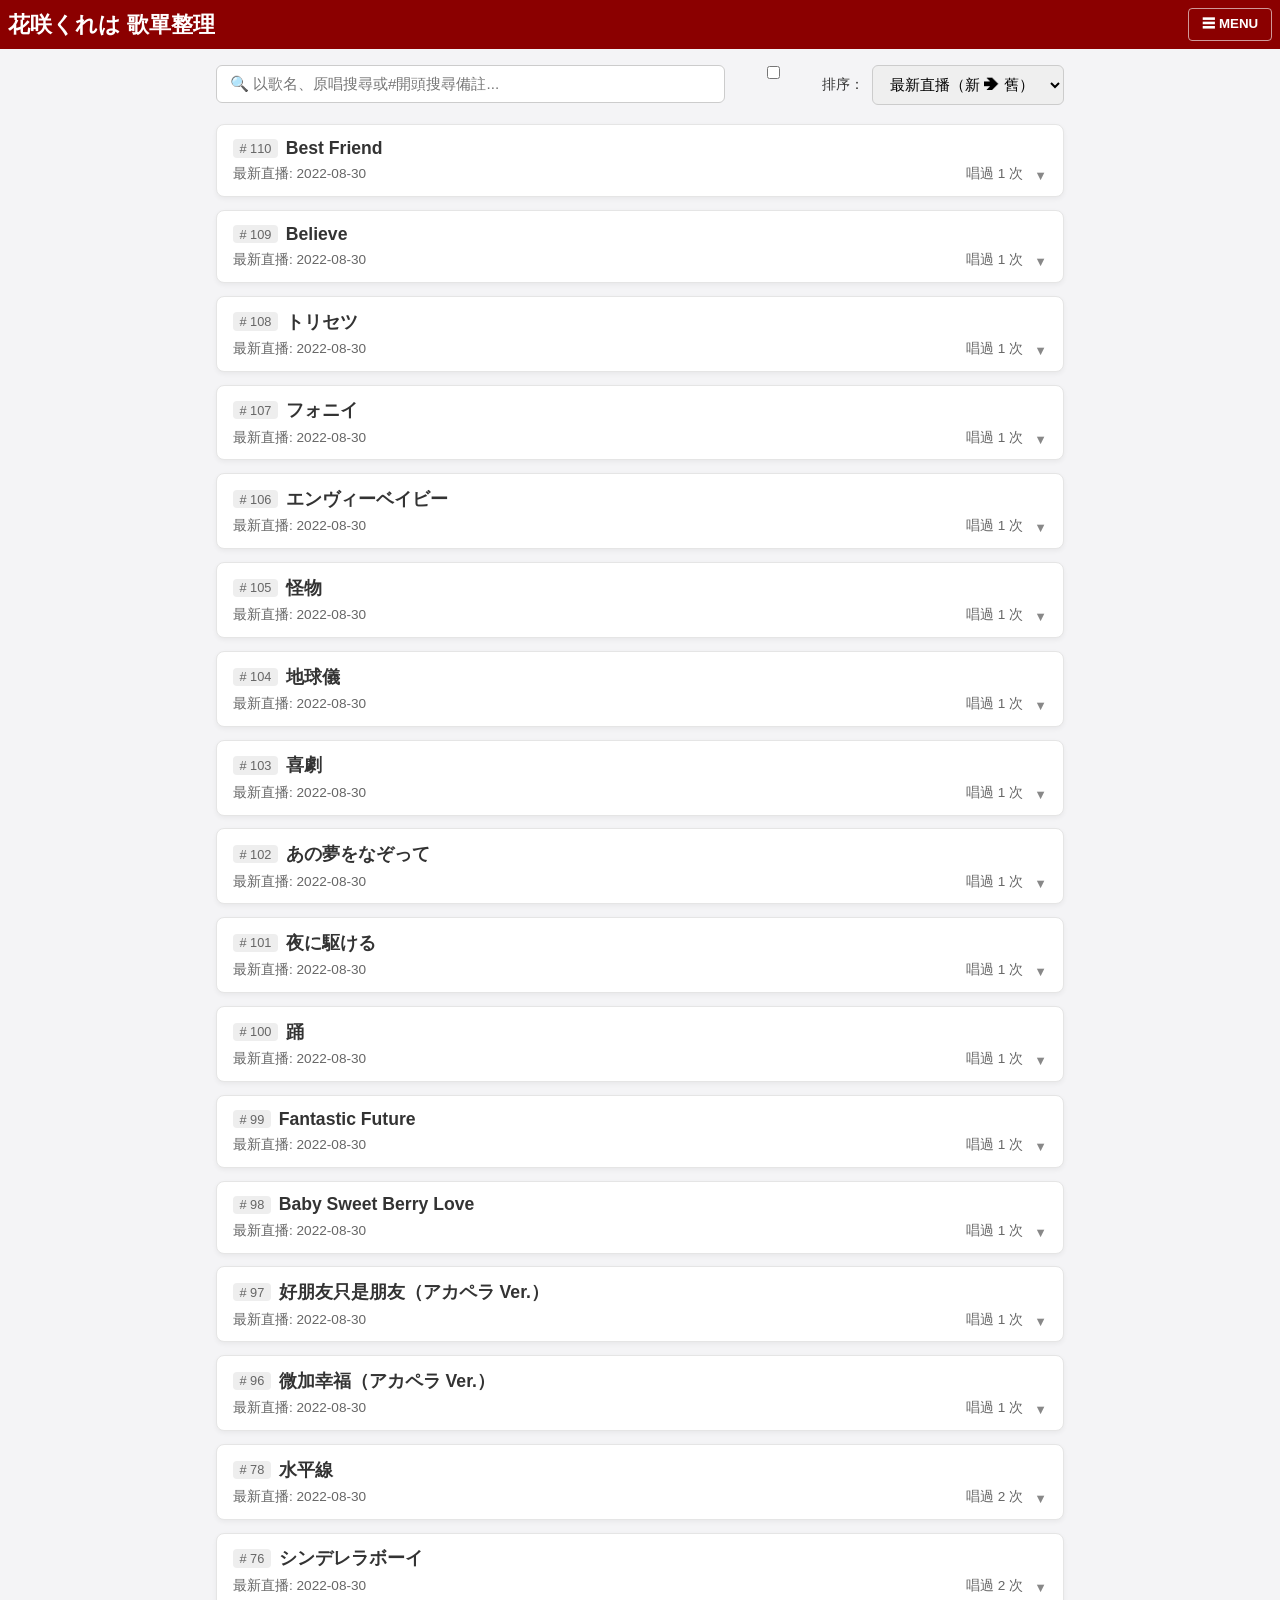
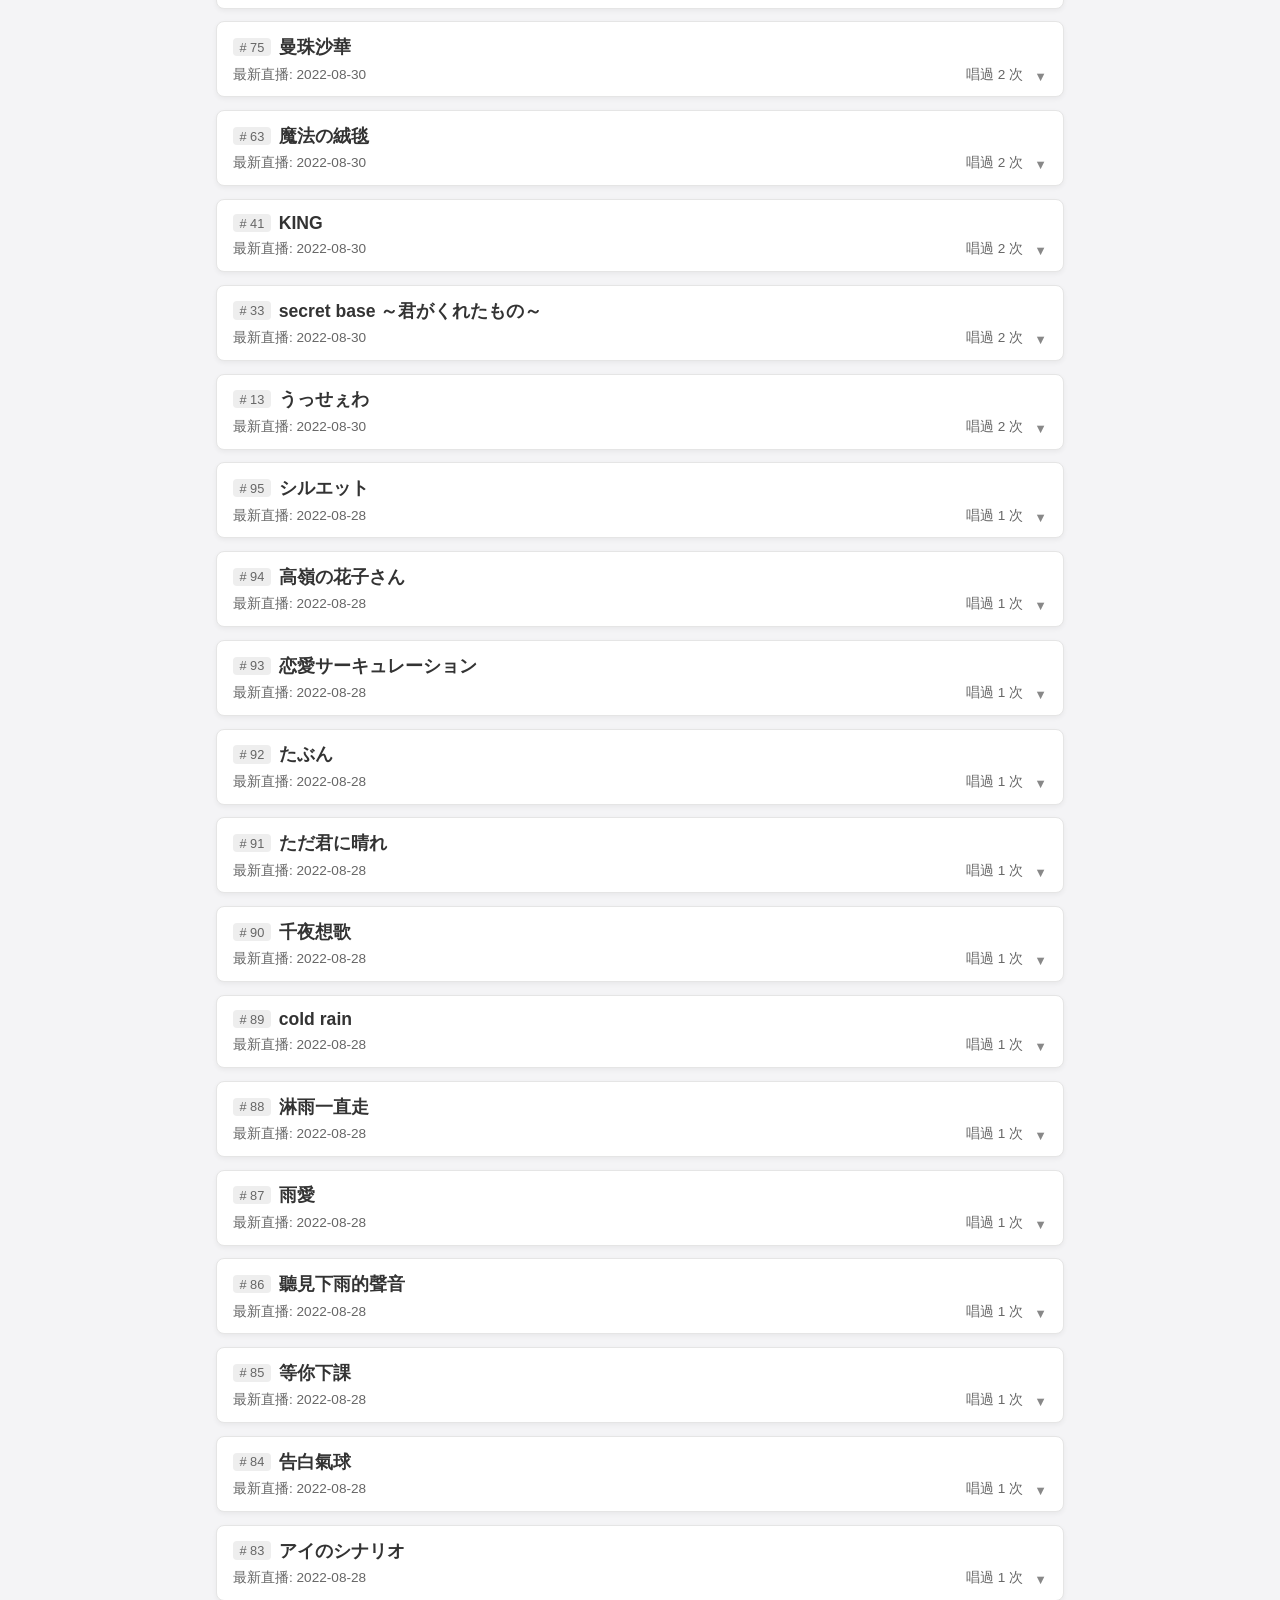
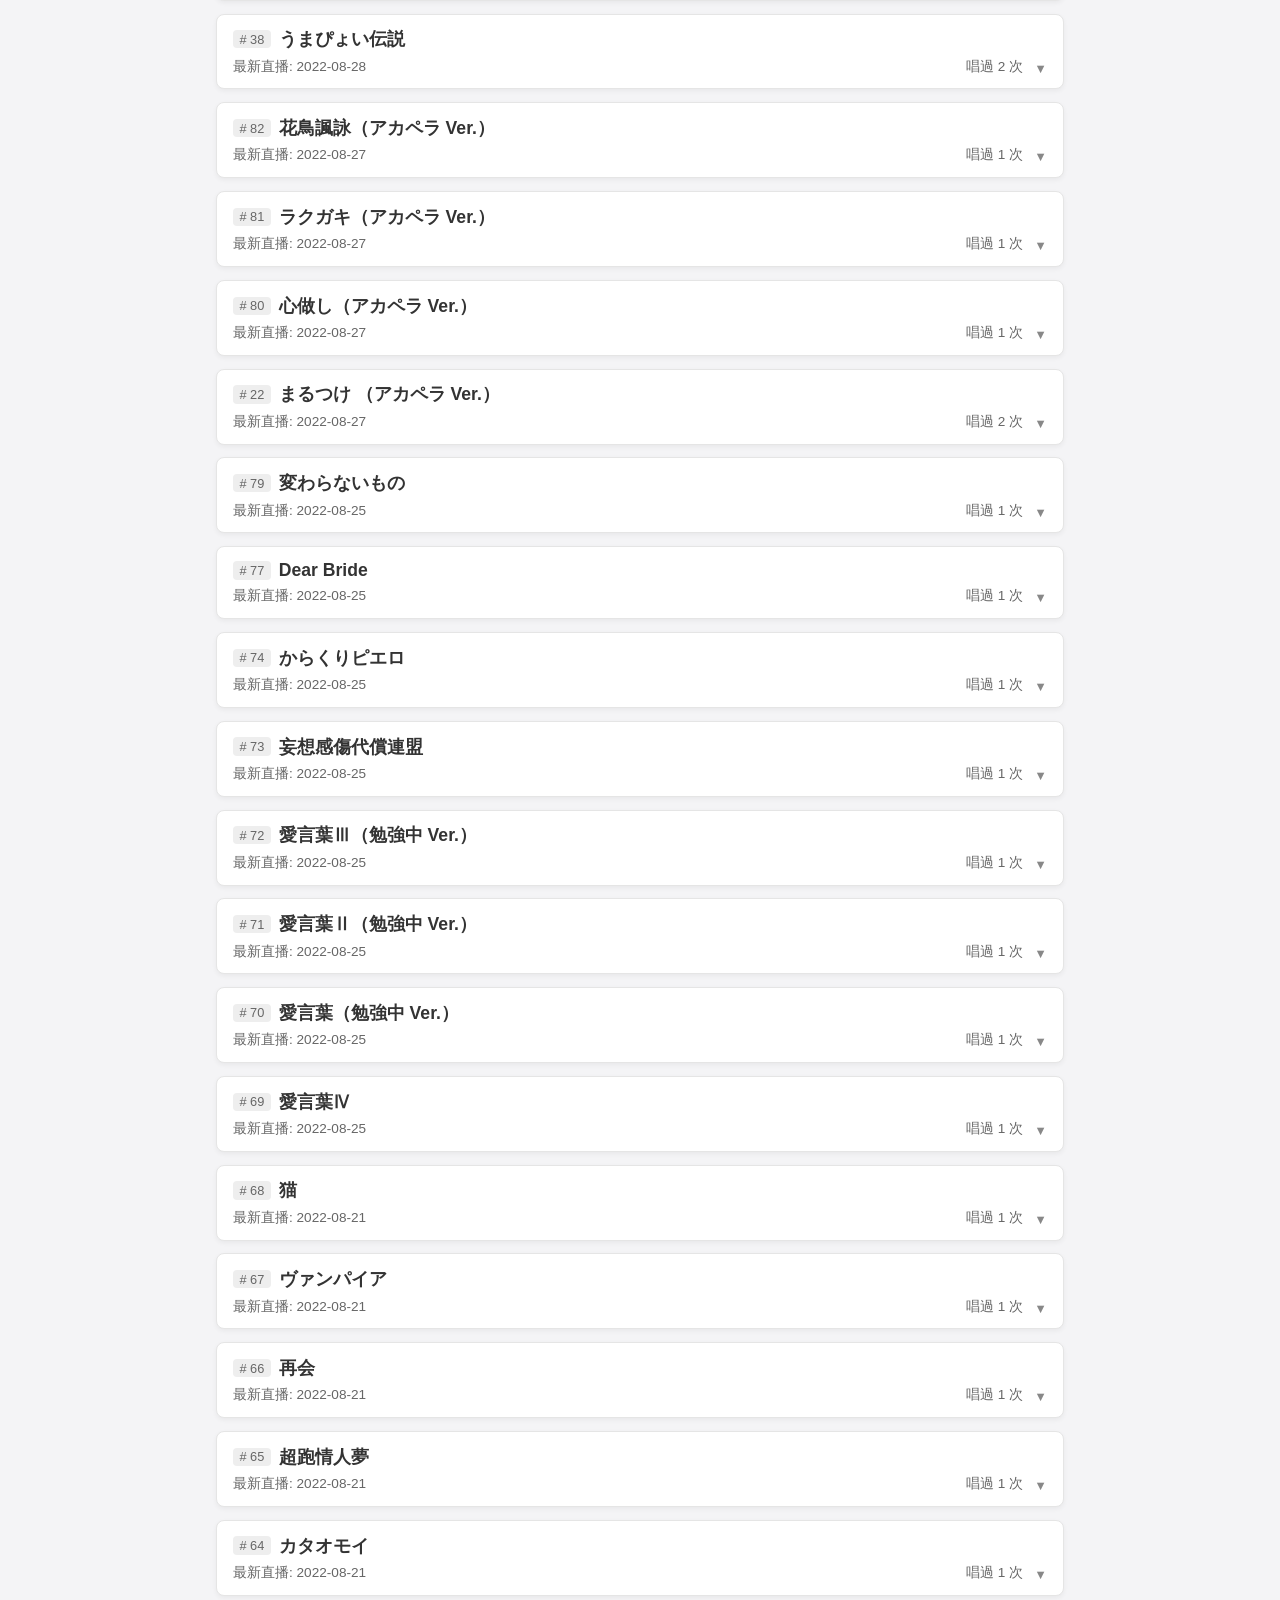
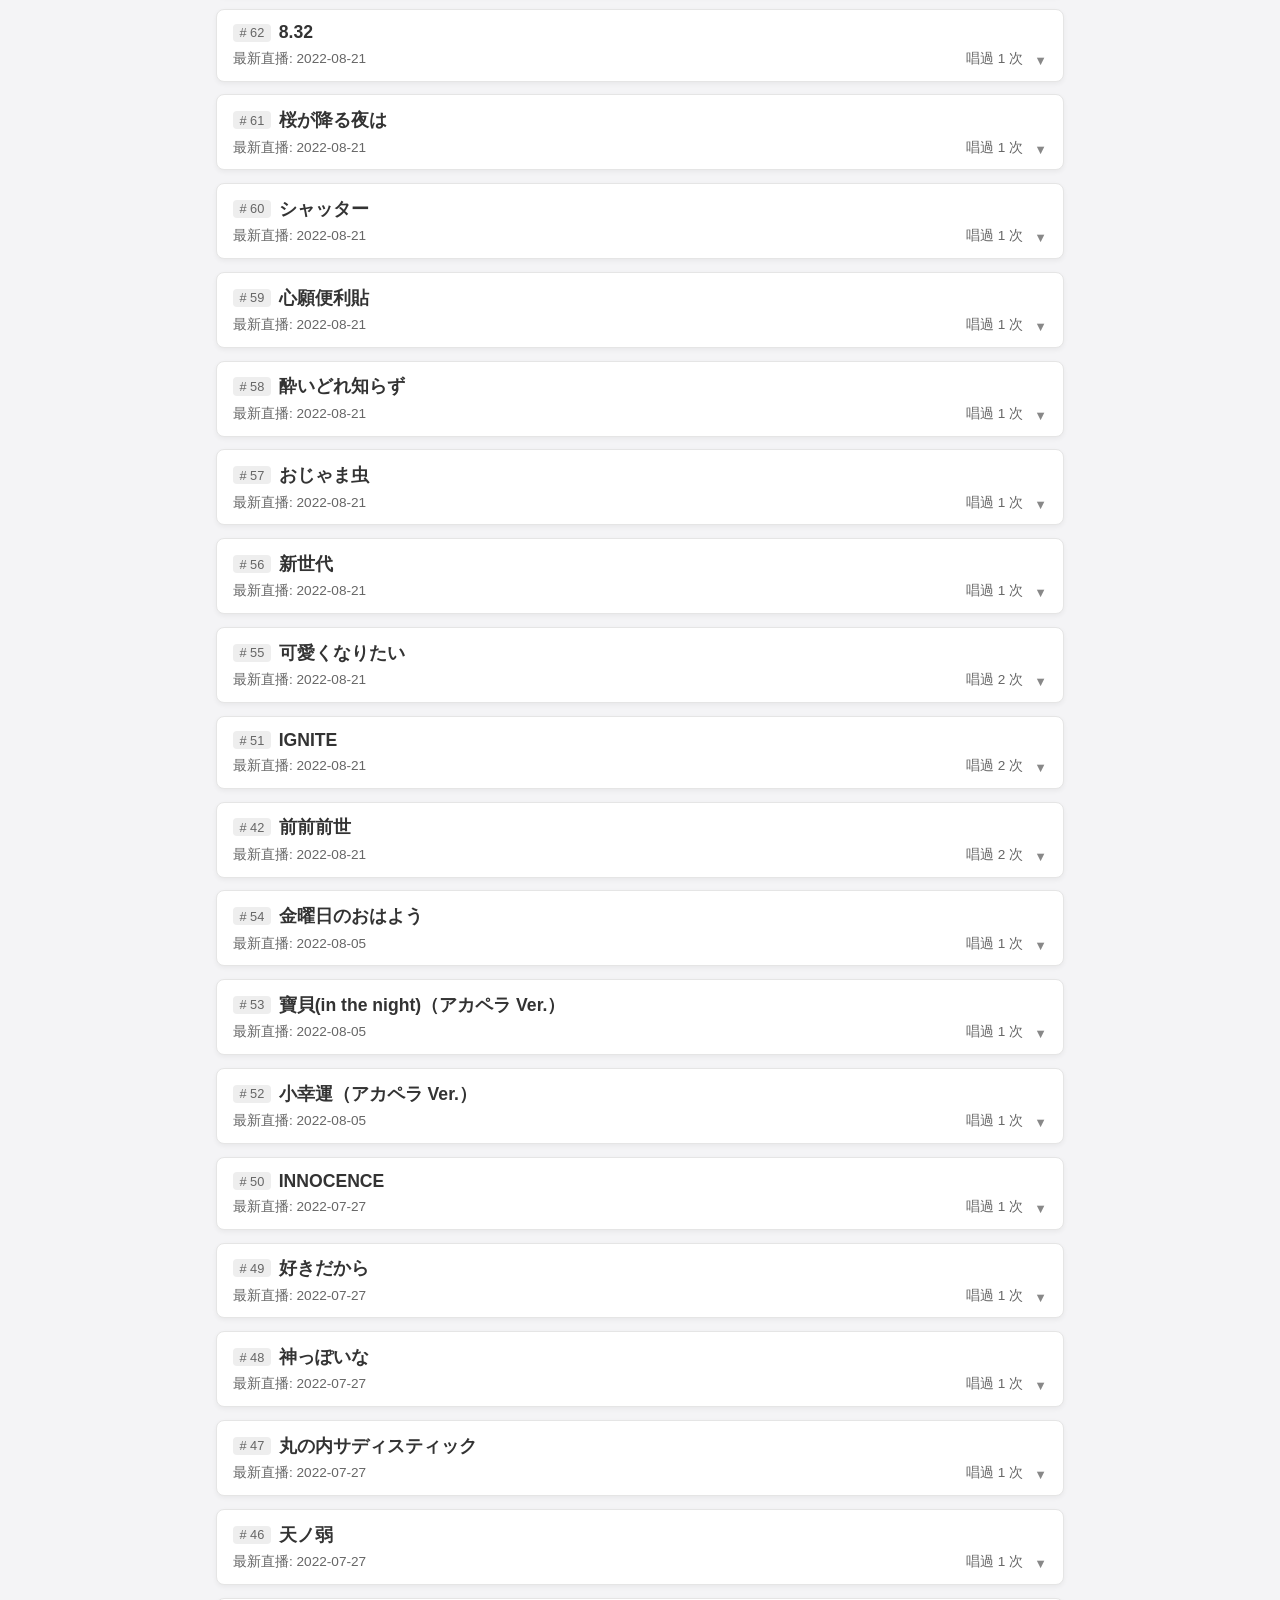
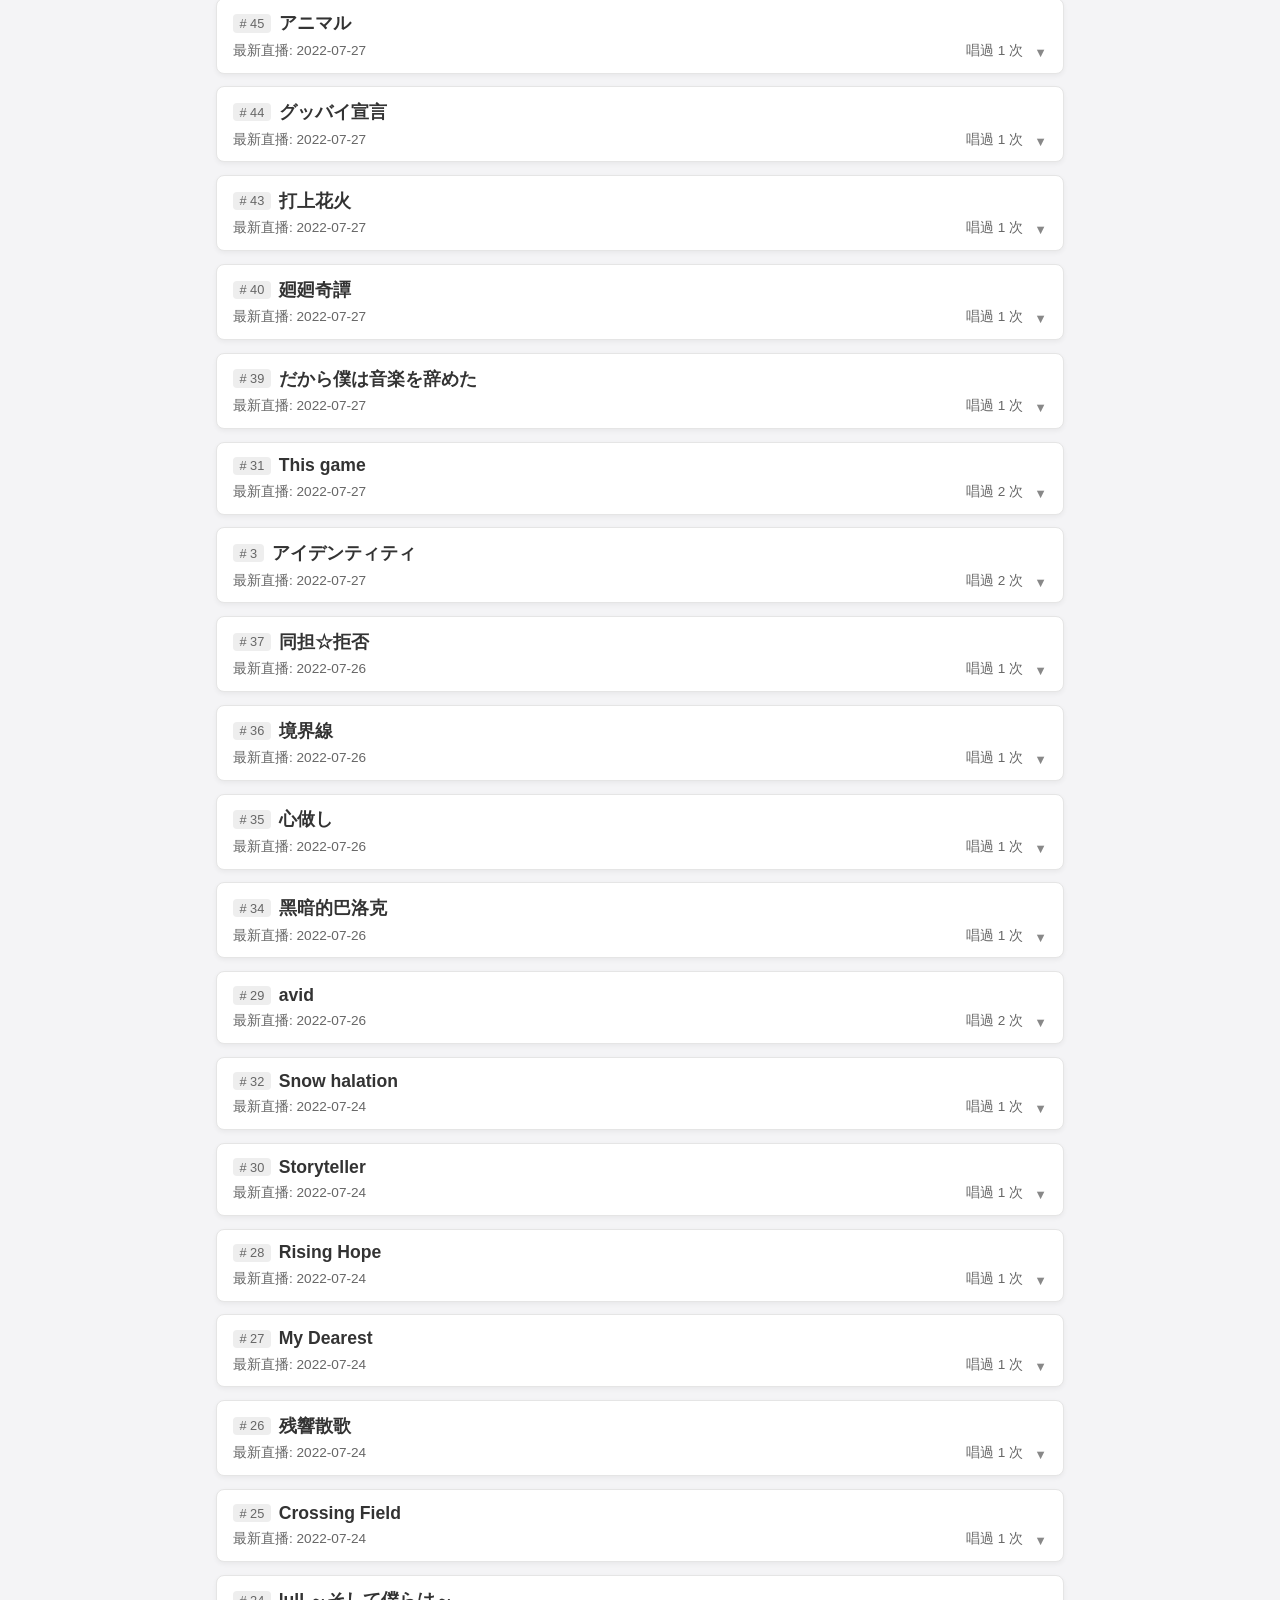
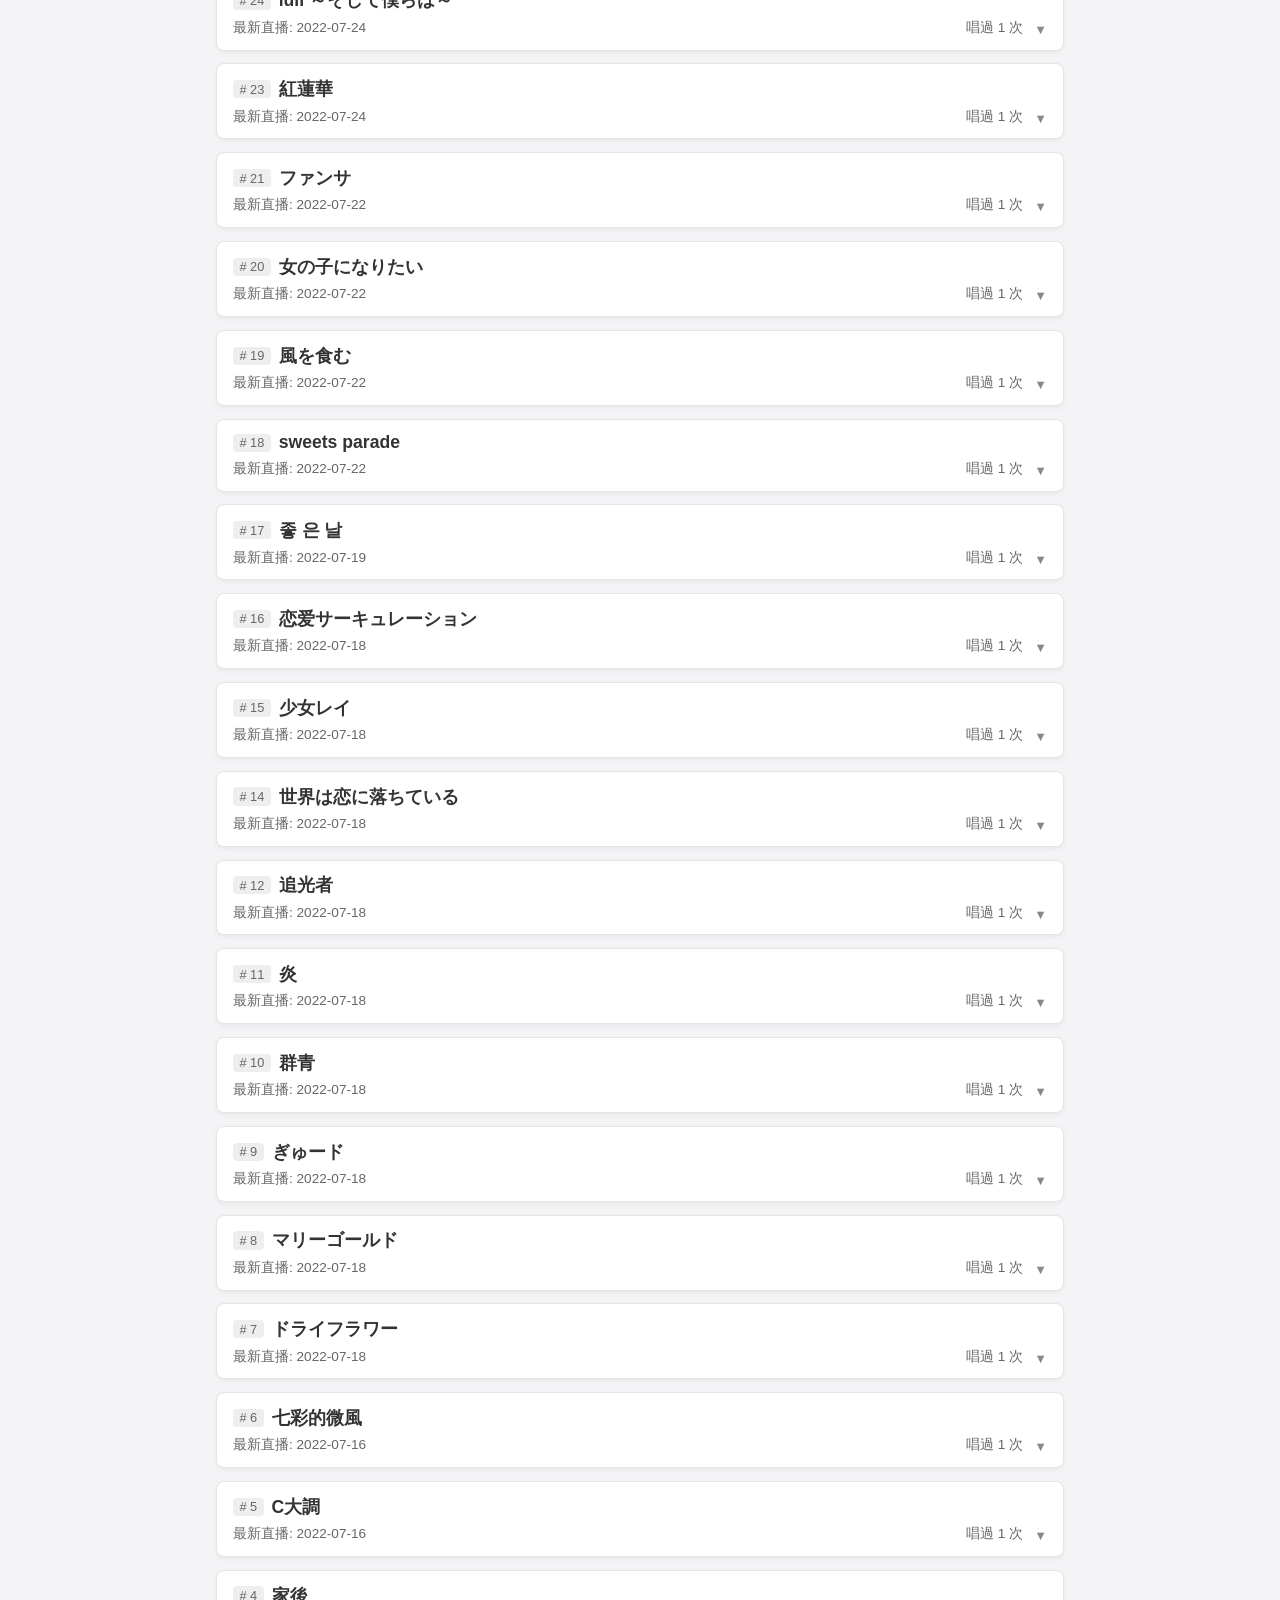
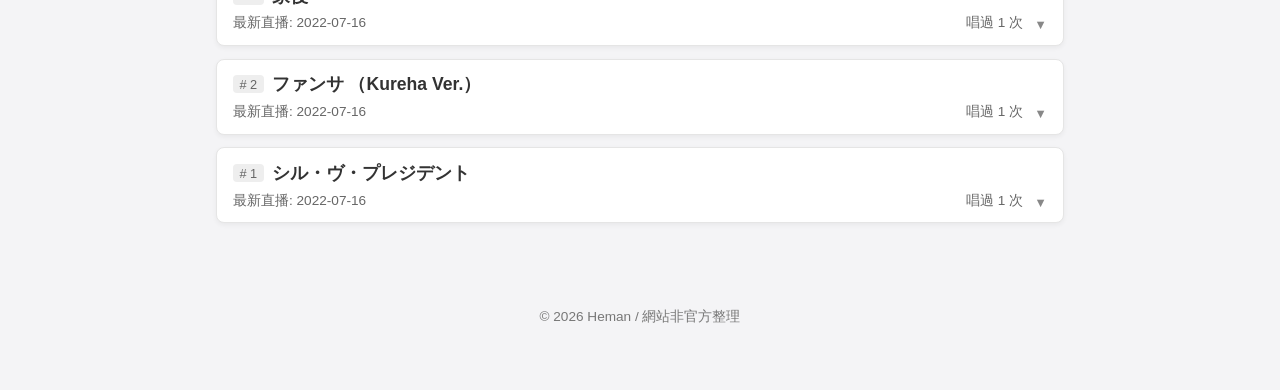
==== index.html @ e7be59ae "Update index.html" ====
<!DOCTYPE html>
<html lang="zh-TW">
<head>
  <meta charset="UTF-8">
  <!-- RWD 必備控制宣告 -->
  <meta name="viewport" content="width=device-width, initial-scale=1.0">
  <title>花咲くれは 歌單整理</title>
  <link rel="stylesheet" href="style.css">
</head>
<body>

  <header class="top-bar">
     <div class="menu-container">
     <h1>花咲くれは 歌單整理</h1>
     <button id="menuToggleBtn" class="menu-btn">☰ MENU</button>
     <nav id="menuNav" class="menu-dropdown hidden">
       <a href="index.html" class="active">🎵 歌單列表 </a>
       <a href="covers.html">🎙️ 翻唱歌曲 </a>
       <a href="#" onclick="alert('數據分析頁面開發中！'); return false;">📊 數據分析 </a>
       <a href="#" onclick="alert('關於頁面開發中！'); return false;">ℹ️ 關於 </a>
     </nav>
   </div>
  </header>

  <main class="container">
    <!-- 控制控制列：搜尋與排序 -->
    <section class="controls">
      <div class="search-wrapper">
        <input type="text" id="searchInput" placeholder="🔍 以歌名、原唱搜尋或#開頭搜尋備註...">
        <button id="clearSearchBtn" class="clear-btn hidden" aria-label="清除搜尋">✕</button>
      </div>
 
      <!-- 內嵌播放器 Toggle Switch 開關 -->
      <label class="embed-toggle-switch" title="內建播放模式">
        <input type="checkbox" id="embedPlayerToggle">
        <span class="slider"></span>
      </label>
      
      <div class="sort-group">
        <label for="sortSelect">排序：</label>
        <select id="sortSelect">
          <option value="latestStreamDate-desc" selected>最新直播（新 ➔ 舊）</option>
          <option value="latestStreamDate-asc">最新直播（舊 ➔ 新）</option>
          <option value="singCount-desc">演唱次數（高 ➔ 低）</option>
          <option value="singCount-asc">演唱次數（低 ➔ 高）</option>
          <option value="order-asc">演唱序（小 ➔ 大）</option>
          <option value="order-desc">演唱序（大 ➔ 小）</option>
        </select>
      </div>
    </section>

    <!-- 歌曲卡片容器 -->
    <div id="songList" class="song-list"></div>
  </main>
  <footer class="site-footer">
    <p>© 2026 Heman / 網站非官方整理 </p>
  </footer>
  <script src="app.js"></script>
</body>
</html>
---- style.css ----
/* ================================================== */
/* 全站共用基礎設定 (Base & Mobile First)               */
/* ================================================== */
* {
  box-sizing: border-box;
  margin: 0;
  padding: 0;
}

body {
  font-family: -apple-system, BlinkMacSystemFont, "Segoe UI", Roboto, sans-serif;
  background-color: #f4f4f6;
  color: #333;
  padding-bottom: 40px;
}

/* 頁首頂部列 */
.top-bar {
  background-color: #8b0000;
  color: white;
  padding: 0.5rem 0; /* 左右邊距由內層 container 統一控制，確保與下方內容對齊 */
  position: relative;
}

/* Menu 導覽列與選單 */
.menu-container {
  display: flex;
  justify-content: space-between;
  align-items: center;
  gap: 0.5rem;          /* 標題與按鈕之間的最小安全間距 */
  padding: 0 0.5rem;  /* 左右各留 0.5rem 空間 */
}

/* 標題 RWD 自適應防換行設定 */
.menu-container h1 {
  /* 關鍵 1：動態縮放字級（最小 1.1rem / 依螢幕寬度 4.5vw 變化 / 最大 1.4rem） */
  font-size: clamp(1.1rem, 4.5vw, 1.4rem); 
  white-space: nowrap;    /* 關鍵 2：強制絕對不換行 */
  overflow: hidden;       /* 關鍵 3：超出範圍隱藏 */
  text-overflow: ellipsis;/* 關鍵 4：極端狀況下尾端顯示 ... 安全網 */
}

.menu-btn {
  flex-shrink: 0;         /* 關鍵 5：確保按鈕寬度被保護，絕不被標題推擠變形 */
  background: transparent;
  border: 1px solid rgba(255, 255, 255, 0.6);
  color: white;
  padding: 0.4rem 0.8rem;
  border-radius: 4px;
  cursor: pointer;
  font-weight: bold;
}

.menu-dropdown {
  position: absolute;
  top: 100%;
  right: 0.5rem;
  background: white;
  border-radius: 6px;
  box-shadow: 0 4px 12px rgba(0,0,0,0.15);
  display: flex;
  flex-direction: column;
  z-index: 100;
  overflow: hidden;
}

.menu-dropdown a {
  padding: 0.8rem 1.2rem;
  color: #333;
  text-decoration: none;
  border-bottom: 1px solid #eee;
}

.menu-dropdown a.active {
  font-weight: bold;
  background-color: #f9f9f9;
  color: #8b0000;
}

/* 通用容器 */
.container {
  padding: 1rem;
  max-width: 880px; /* 電腦版最大寬度限制 */
  margin: 0 auto;
}

/* ================================================== */
/* 控制區塊樣式 (搜尋與排序)                          */
/* ================================================== */
.controls {
  display: flex;
  flex-direction: column;
  gap: 0.8rem;
  margin-bottom: 1.2rem;
}

.search-wrapper {
  position: relative;
  width: 100%;
}

#searchInput, #sortSelect {
  padding: 0.6rem 0.8rem;
  border: 1px solid #ccc;
  border-radius: 6px;
  font-size: 0.95rem;
  width: 100%;
}

#searchInput {
  padding-right: 2rem;
}

.clear-btn {
  position: absolute;
  right: 0.6rem;
  top: 50%;
  transform: translateY(-50%);
  background: none;
  border: none;
  color: #888;
  font-size: 1rem;
  cursor: pointer;
}

.hidden {
  display: none !important;
}

.sort-group {
  display: flex;
  align-items: center;
  gap: 0.5rem;
  font-size: 0.9rem;
}

.sort-group label {
  white-space: nowrap; /* 確保文字永遠不換行 */
  flex-shrink: 0;      /* 防止被右側選單擠壓 */
}

.sort-group #sortSelect {
  flex: 1;             /* 自動佔滿剩餘寬度 */
}

/* ================================================== */
/* 通用展開式卡片核心樣式                              */
/* ================================================== */
.song-card {
  background: white;
  border-radius: 8px;
  margin-bottom: 0.8rem;
  box-shadow: 0 2px 5px rgba(0,0,0,0.05);
  overflow: hidden;
  border: 1px solid #e5e5e5;
}

/* 利用原生 <details> 與 <summary> */
details summary {
  padding: 0.8rem 1rem;
  cursor: pointer;
  list-style: none; /* 隱藏原生箭頭 */
  position: relative;
}

details summary::-webkit-details-marker {
  display: none;
}

/* ================================================== */
/* 1. 原歌單列表第一層專屬樣式 (index.html)            */
/* ================================================== */
.summary-header {
  display: flex;
  flex-direction: column;
  gap: 0.4rem;
}

.row-1 {
  display: flex;
  align-items: center;
  gap: 0.5rem;
}

.order-badge {
  background-color: #eee;
  padding: 0.1rem 0.4rem;
  border-radius: 4px;
  font-size: 0.8rem;
  color: #666;
}

.song-title {
  font-weight: bold;
  font-size: 1.1rem;
}

.row-2 {
  display: flex;
  justify-content: space-between;
  font-size: 0.85rem;
  color: #666;
  padding-right: 1.5rem; /* 留位置給箭頭 */
}

/* 自訂展開箭頭 */
.expand-icon {
  position: absolute;
  right: 1rem;
  bottom: 0.8rem;
  font-size: 0.8rem;
  color: #888;
  transition: transform 0.2s ease;
}

details[open] .expand-icon {
  transform: rotate(180deg);
}

/* ================================================== */
/* 2. 翻唱歌曲第一層專屬樣式 (covers.html - 全新新增)  */
/* ================================================== */
.cover-summary {
  display: grid;
  grid-template-columns: auto auto 1fr auto;
  grid-template-rows: auto auto;
  align-items: center;
  gap: 0.2rem 0.8rem;
}

.cover-order {
  grid-column: 1;
  grid-row: 1;
  font-weight: bold;
  color: #8b0000;
  font-size: 1.1rem;
  min-width: 1.8rem;
}

.cover-thumb-first-layer {
  grid-column: 2;
  grid-row: 1;
  width: 70px;
  height: 45px;
  object-fit: cover;
  border-radius: 4px;
  flex-shrink: 0;
}

.cover-title-link {
  grid-column: 3;
  grid-row: 1;
  margin-left: -3rem; /* 向左拉近與縮圖的距離 */  
  justify-self: start;
  padding-right: 1.5rem; /* 關鍵：向右額外延伸 1.5rem (約 24px) 的點擊範圍 */
  font-weight: bold;
  color: #333;
  text-decoration: none;
}

.cover-title-link:hover {
  color: #8b0000;
  text-decoration: underline;
}

.cover-date {
  grid-column: 2;
  grid-row: 2;
  font-size: 0.72rem;
  color: #666;
  text-align: center;
  white-space: nowrap;
}

.details-hint {
  grid-column: 4;
  grid-row: 1;
  font-size: 0.85rem;
  color: #555;
  display: flex;
  align-items: center;
  gap: 0.3rem;
  white-space: nowrap;
}

.triangle-icon {
  display: inline-block;
  transition: transform 0.2s ease;
  font-size: 0.75rem;
}

details[open] .triangle-icon {
  transform: rotate(180deg);
}

/* ================================================== */
/* 3. 卡片第二層展開內容與通用元件                      */
/* ================================================== */
.card-details {
  padding: 0.8rem 1rem 1rem 1rem;
  background-color: #fafafa;
  border-top: 1px dashed #eee;
  font-size: 0.9rem;
  display: flex;
  flex-direction: column;
  gap: 0.8rem;
}

.details-preview {
  width: 100%;
}

.stream-thumb {
  width: 100%;
  max-width: 260px;
  border-radius: 6px;
  box-shadow: 0 2px 6px rgba(0,0,0,0.15);
  display: block;
}

.btn-link {
  display: inline-block;
  color: #0066cc;
  text-decoration: none;
  font-weight: 500;
}

.btn-link:hover {
  text-decoration: underline;
}

.no-result {
  text-align: center;
  color: #888;
  padding: 2rem 0;
}

/* ================================================== */
/* RWD 電腦版微調 (Desktop Adaptation)                 */
/* ================================================== */
@media (min-width: 600px) {
  .controls {
    flex-direction: row;
    justify-content: space-between;
  }
  
  .search-wrapper {
    width: 60%;
  }

  .row-1 {
    font-size: 1.2rem;
  }

  /* 卡片第二層：電腦版轉為左右雙欄 */
  .card-details {
    flex-direction: row;
    justify-content: space-between;
    align-items: flex-start;
  }
  
  .details-info {
    flex: 1;
  }

  .details-preview {
    width: 200px;
    flex-shrink: 0;
  }
}

/* ================================================== */
/* 頁尾版權宣告                                       */
/* ================================================== */
.site-footer {
  text-align: center;
  padding: 1.5rem;
  color: #777;
  font-size: 0.85rem;
  margin-top: 2rem;
}
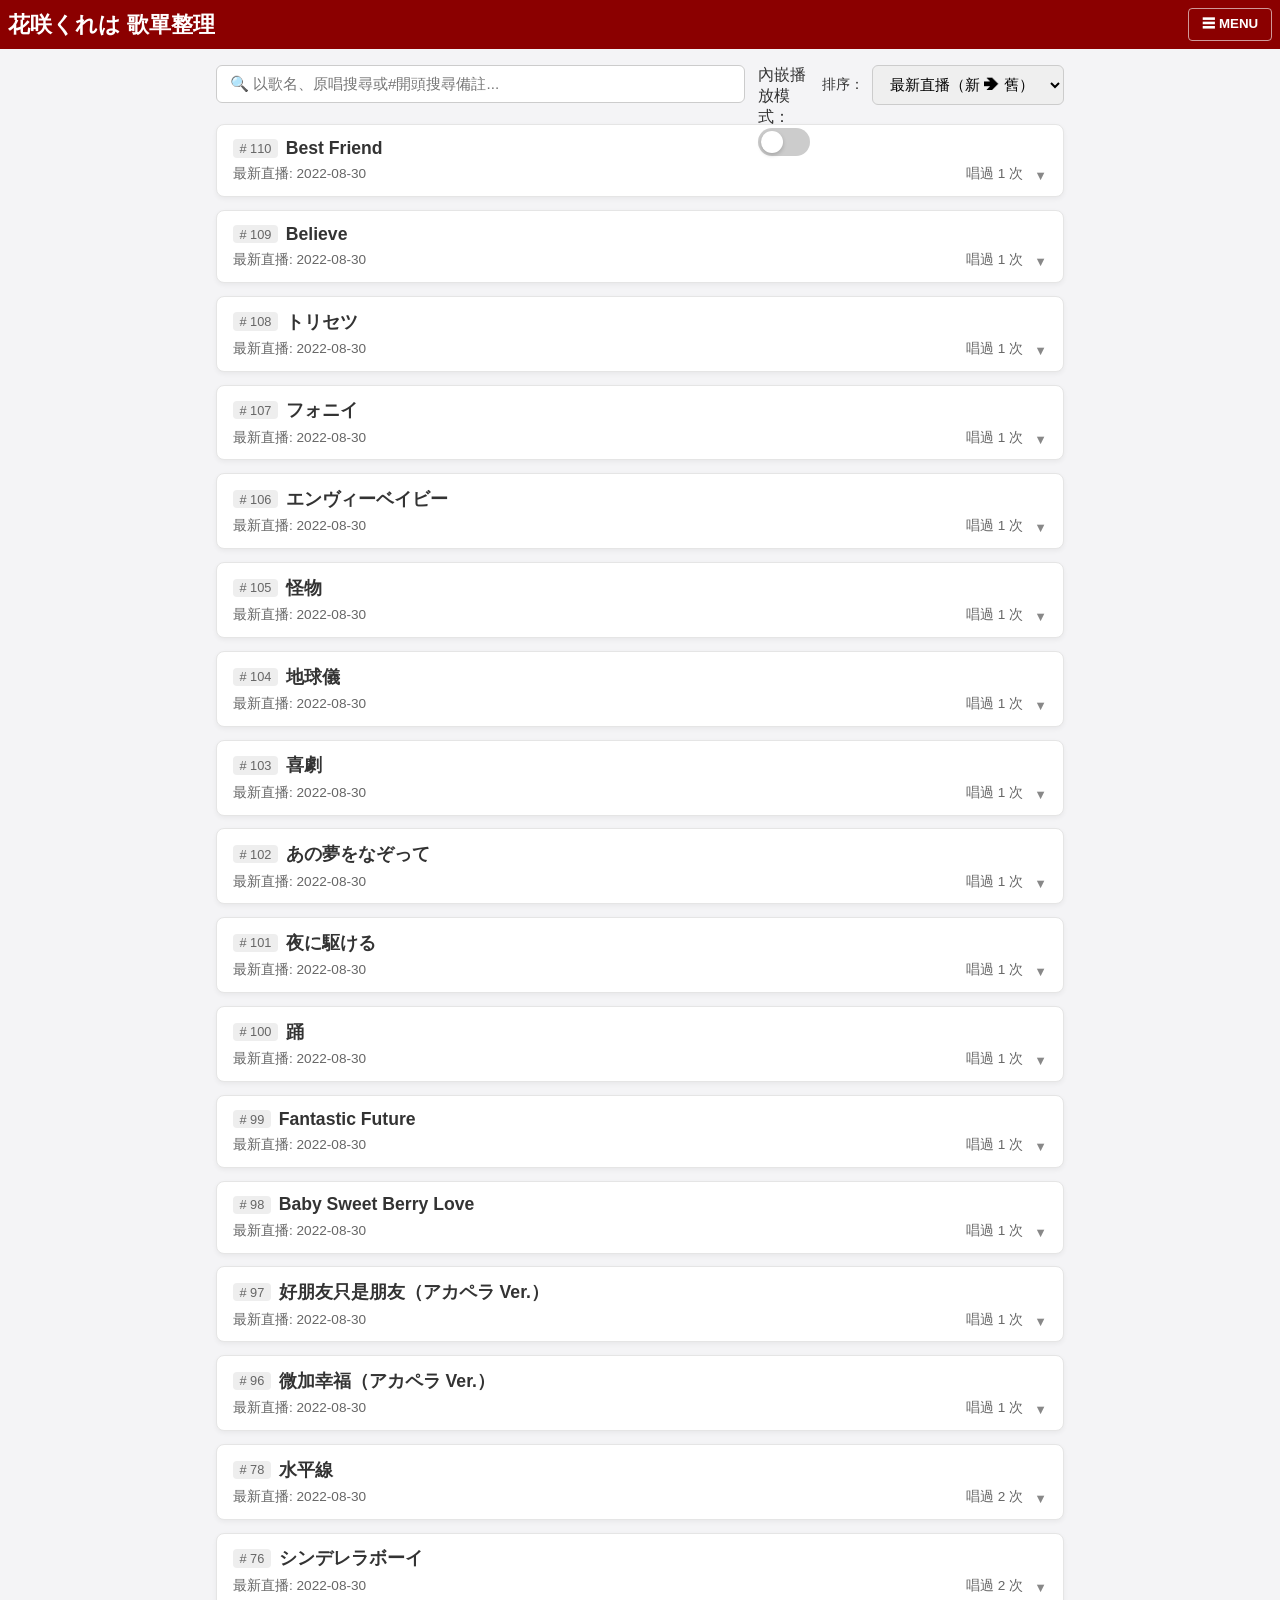
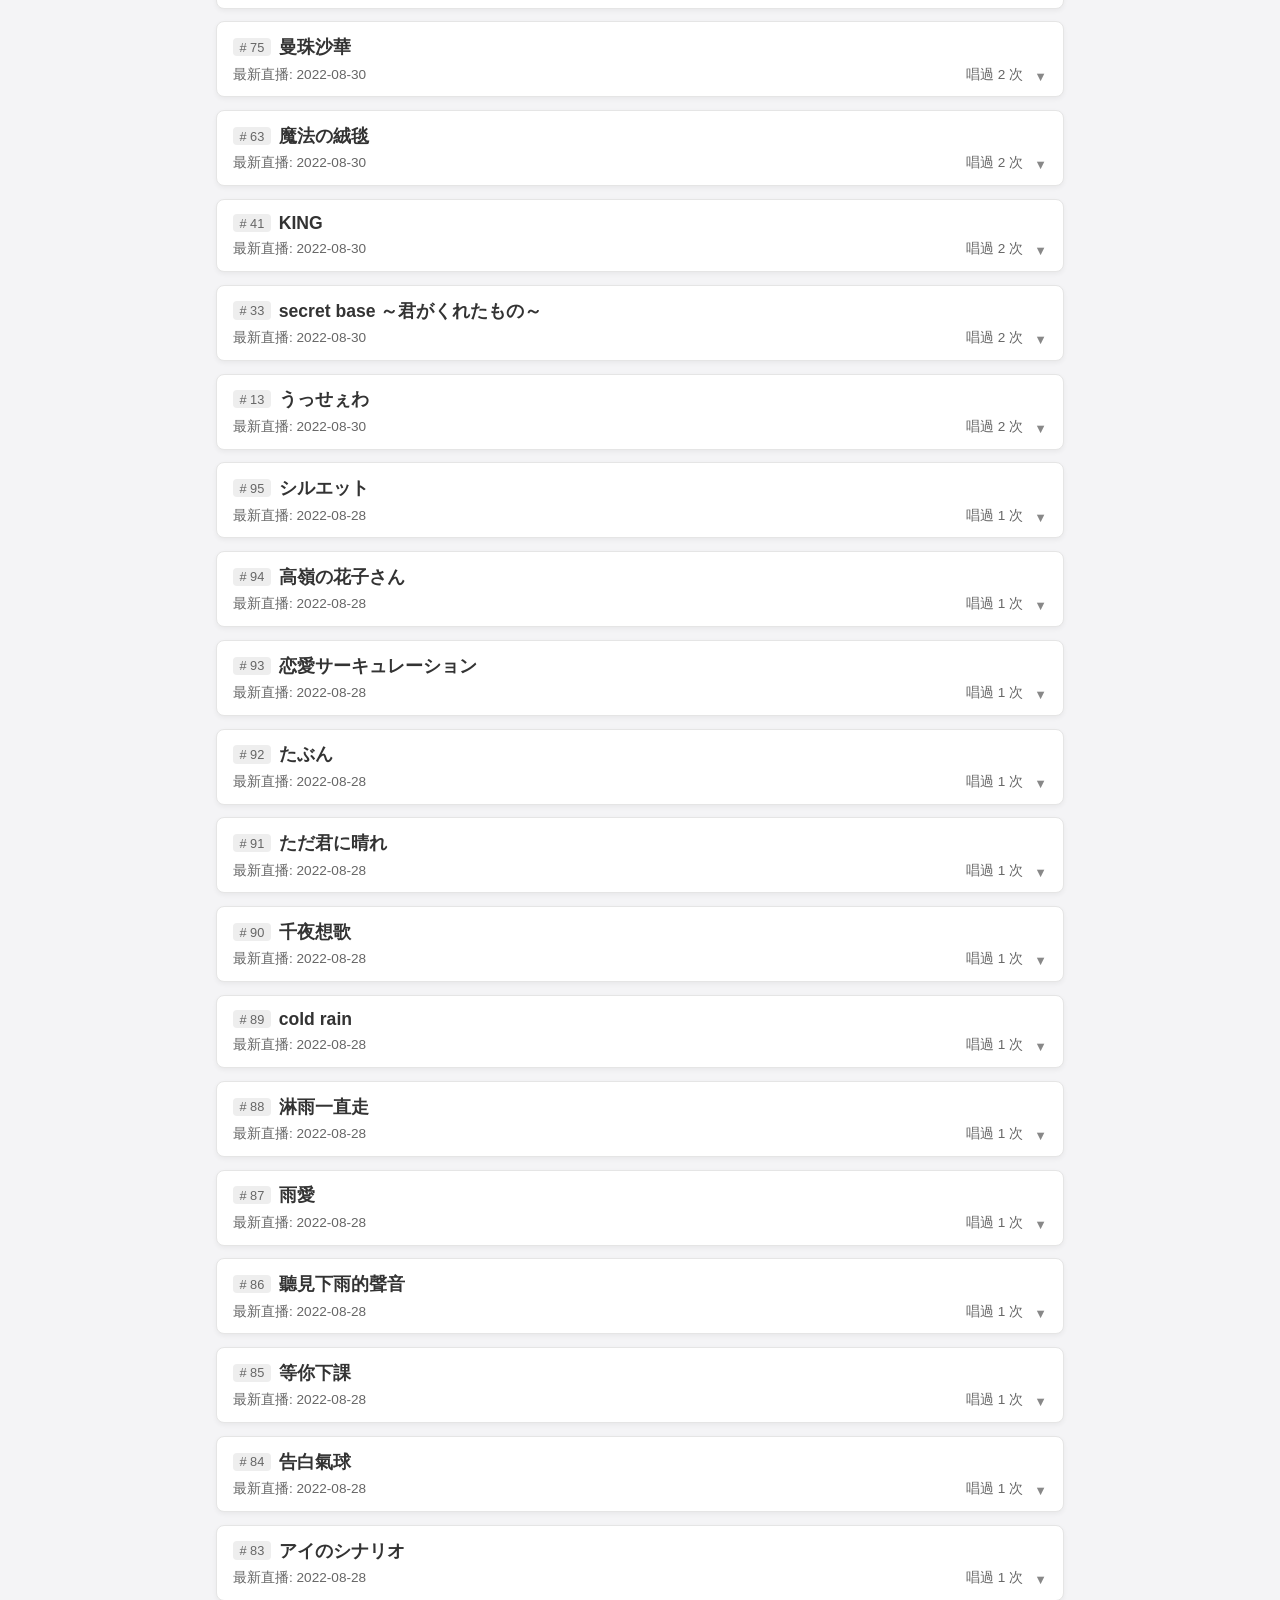
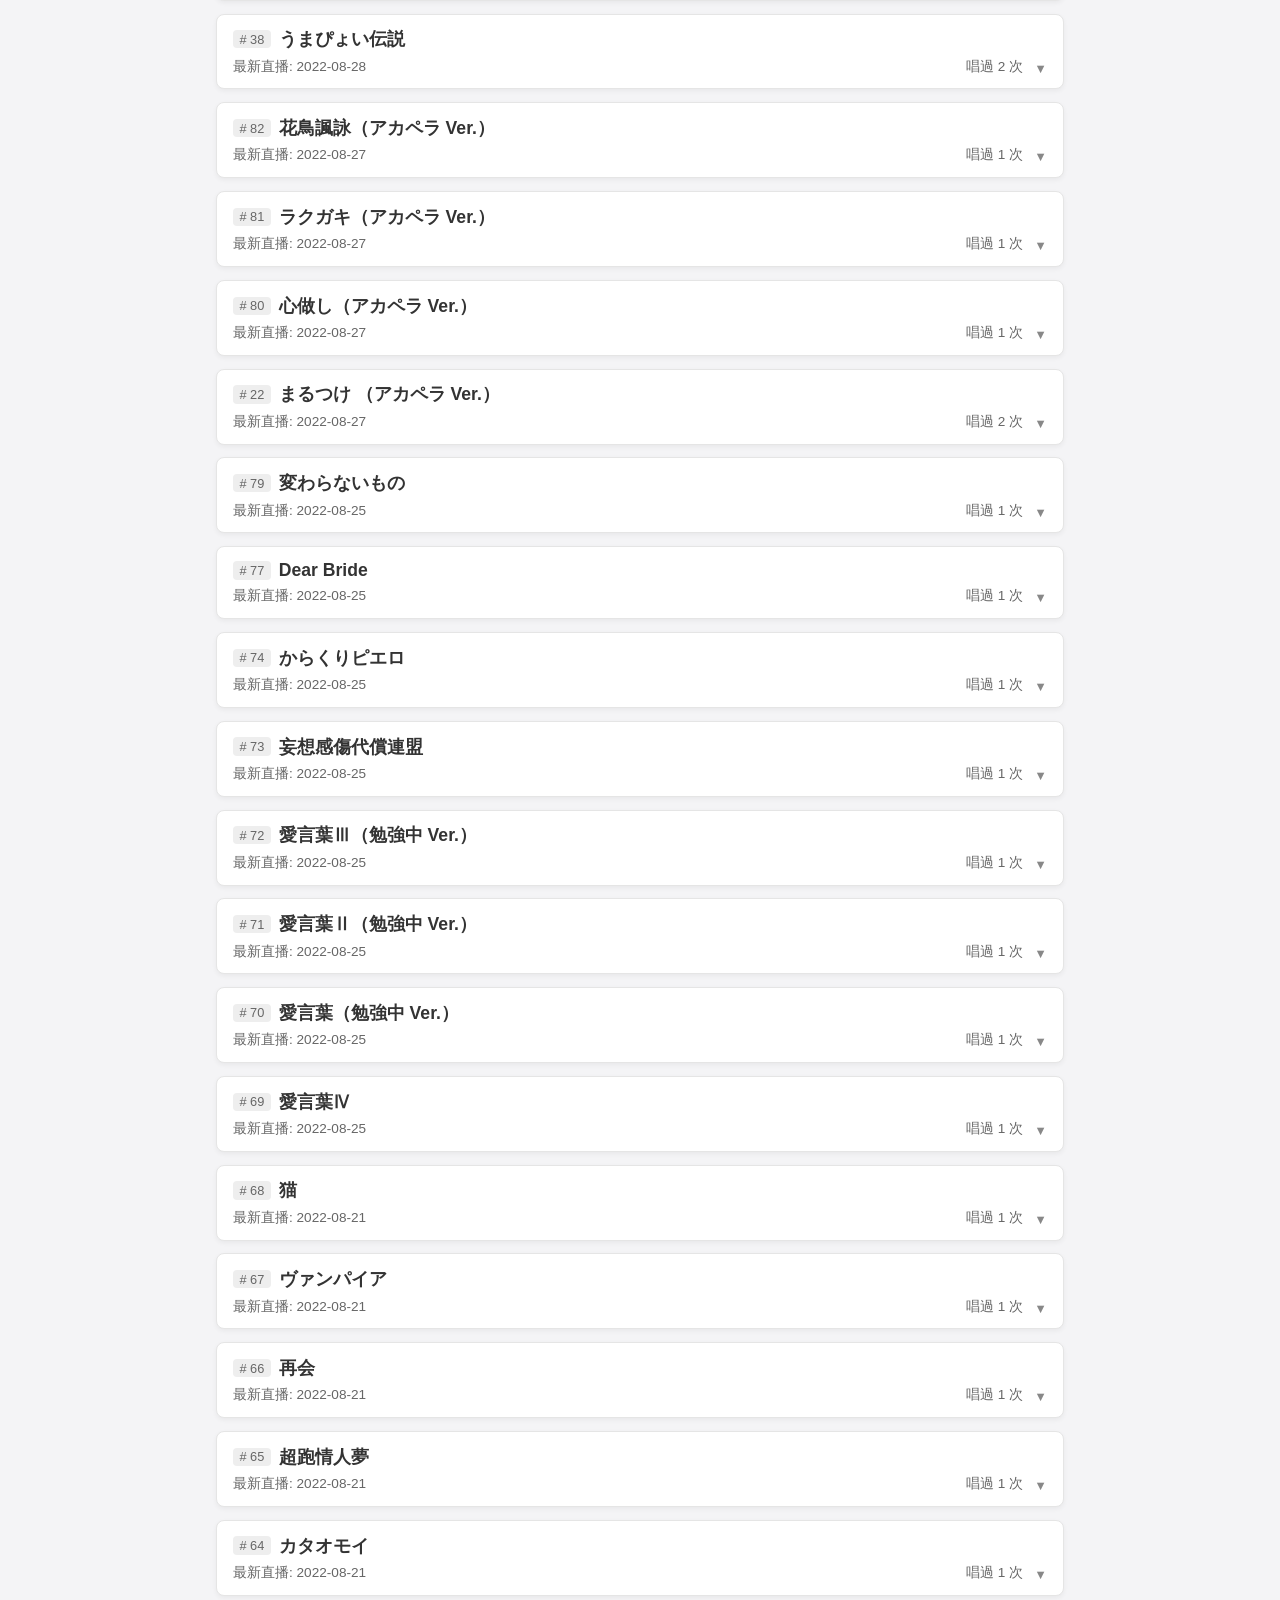
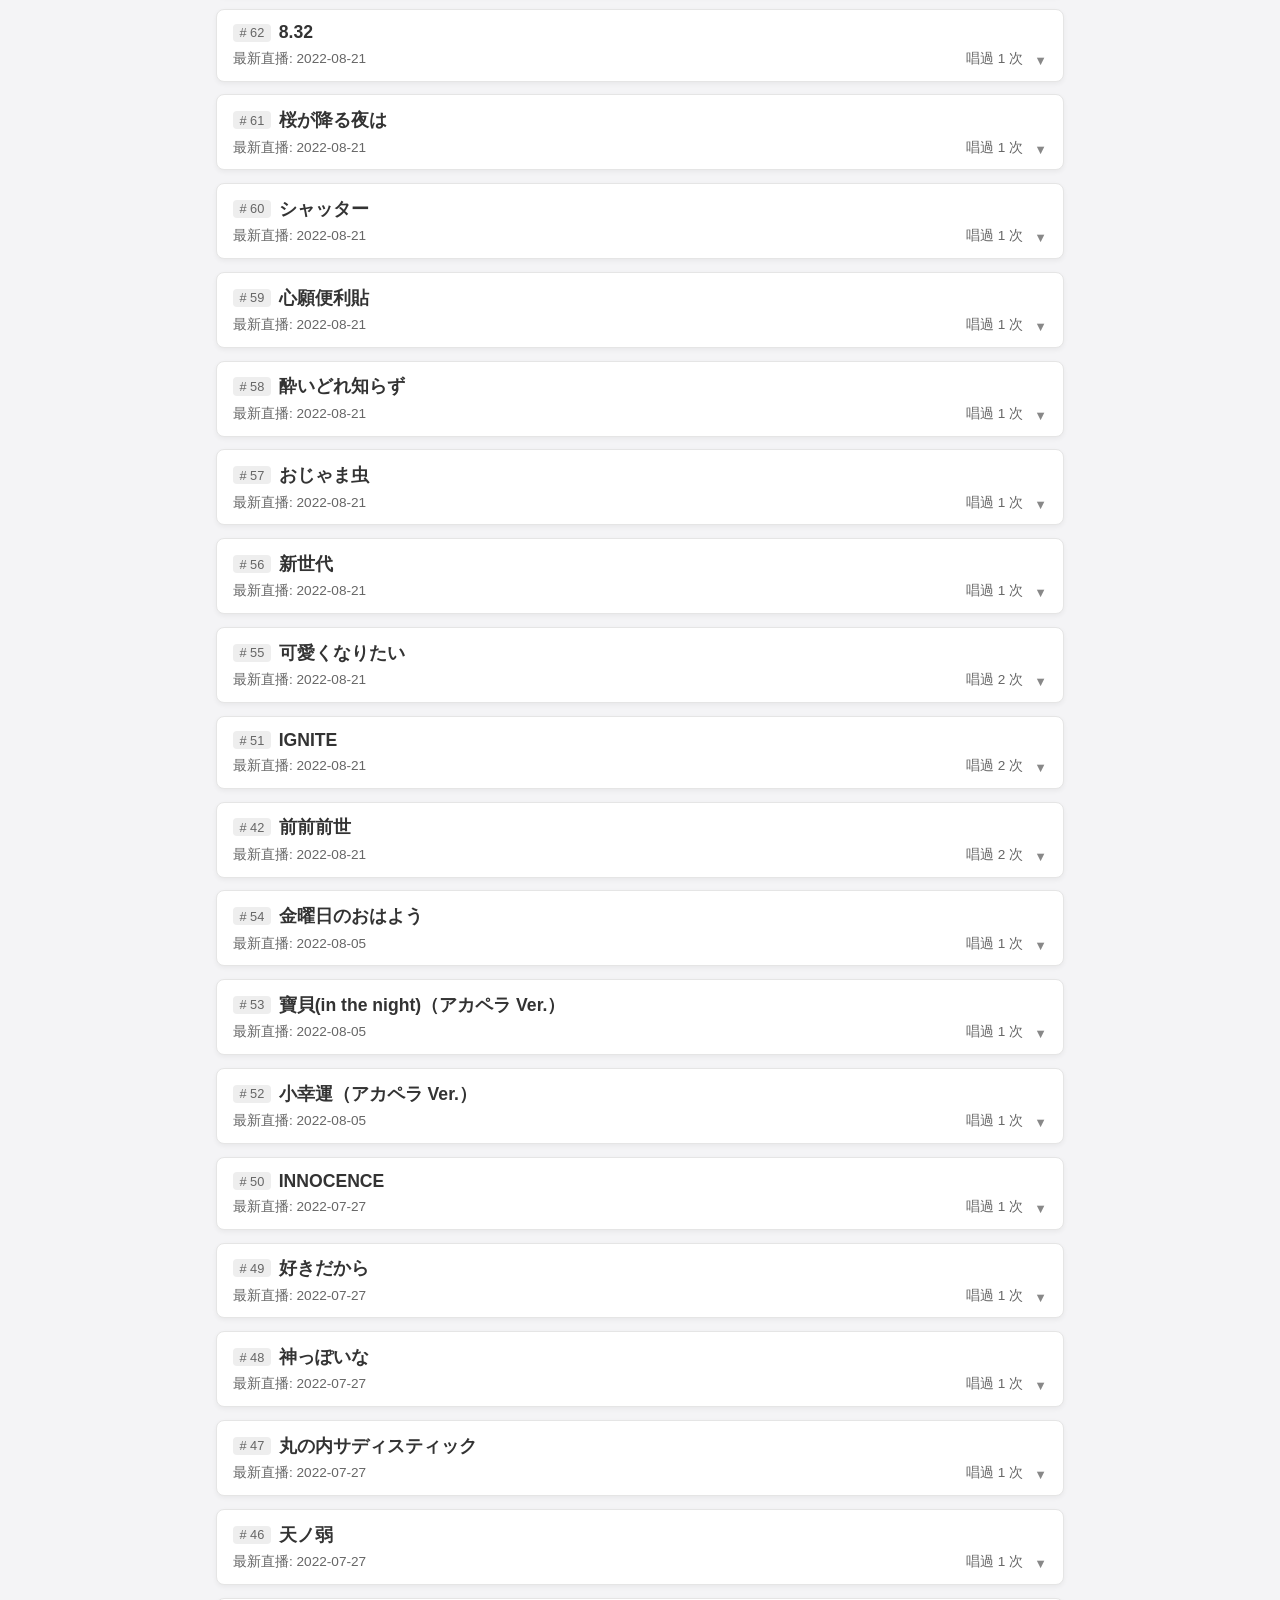
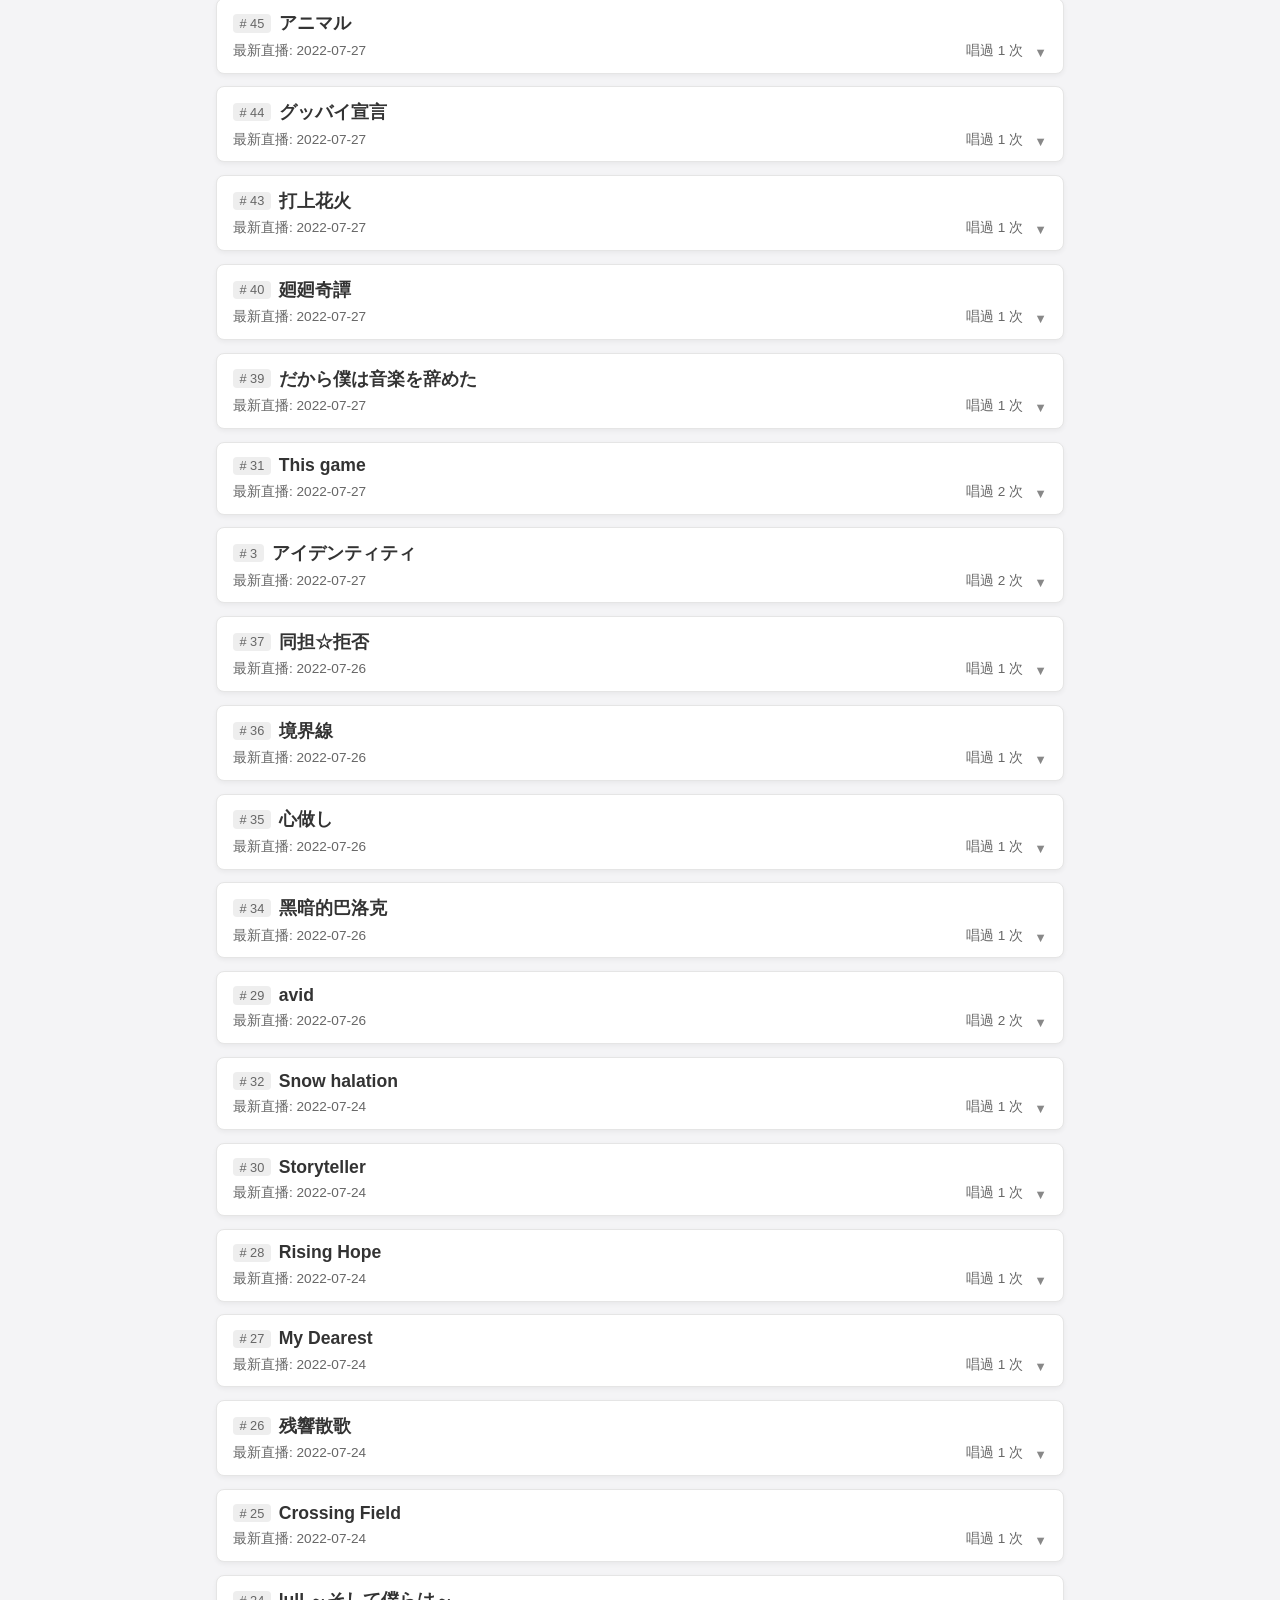
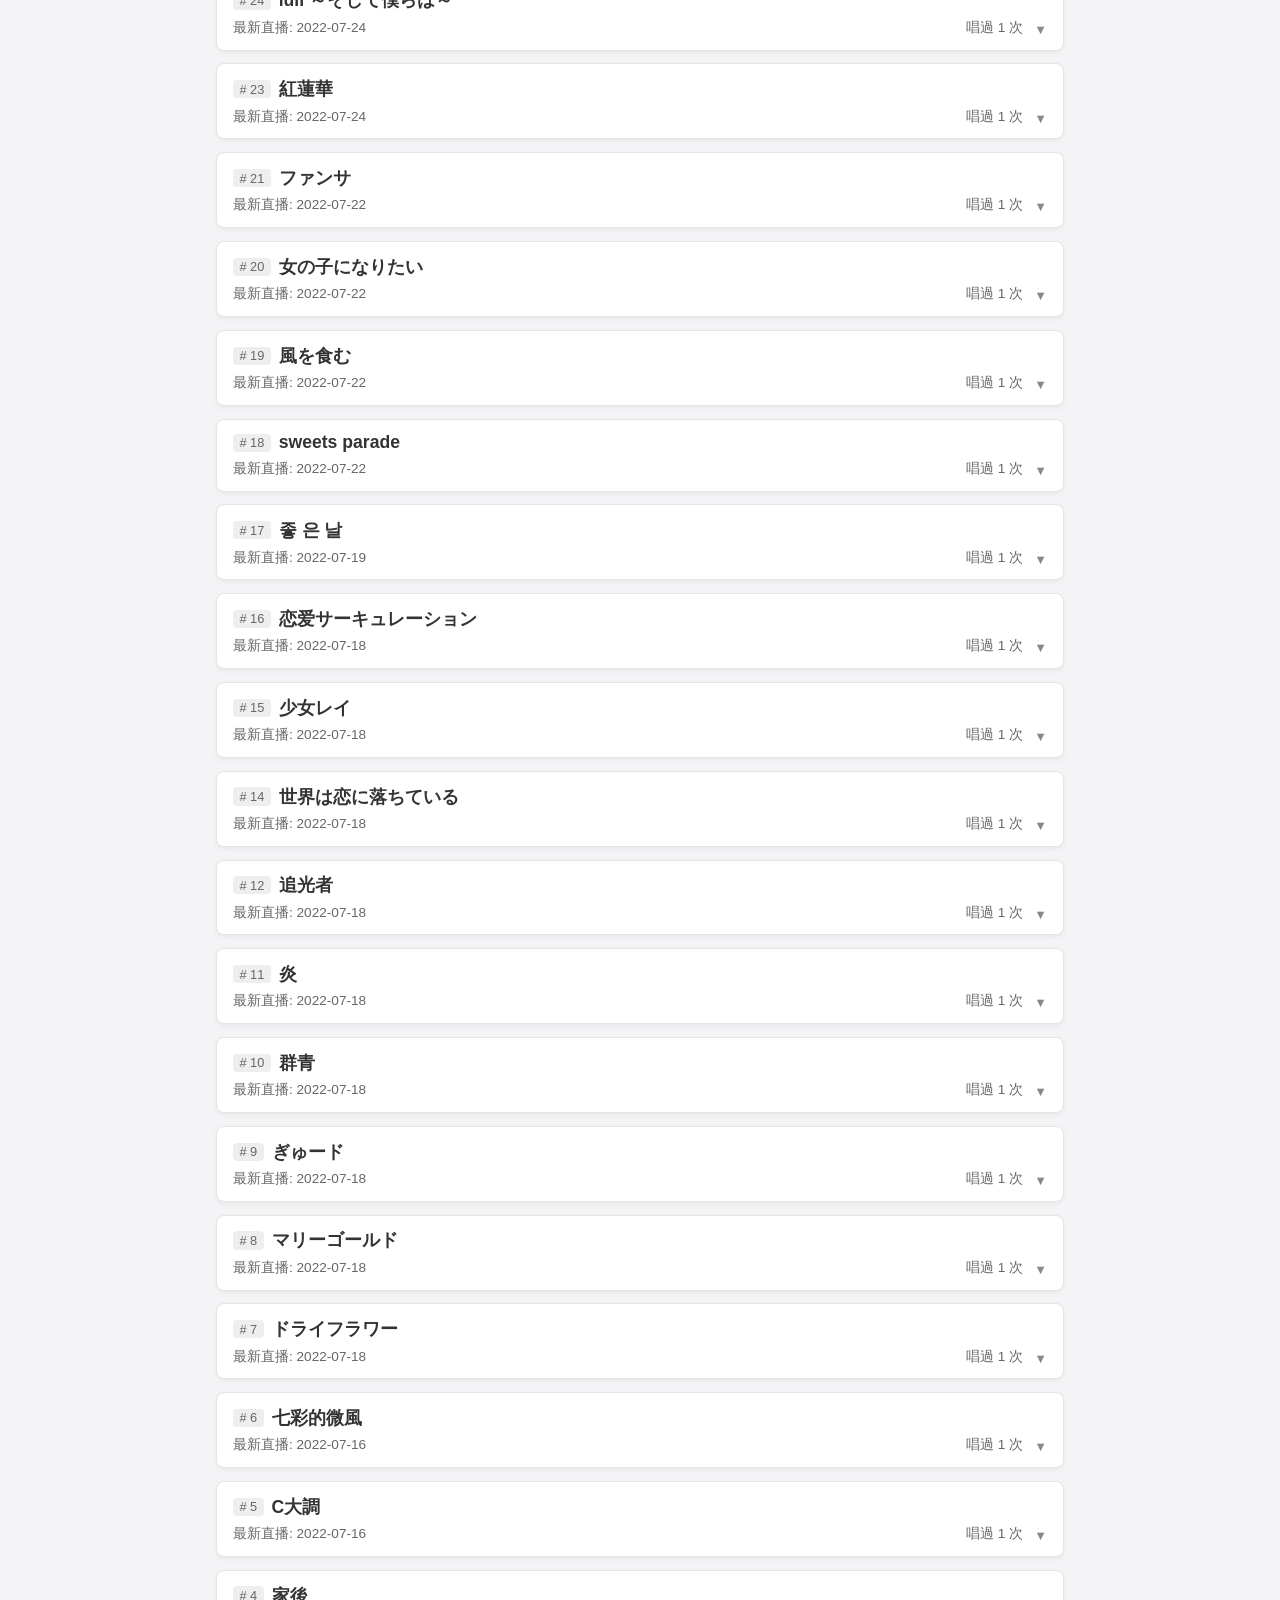
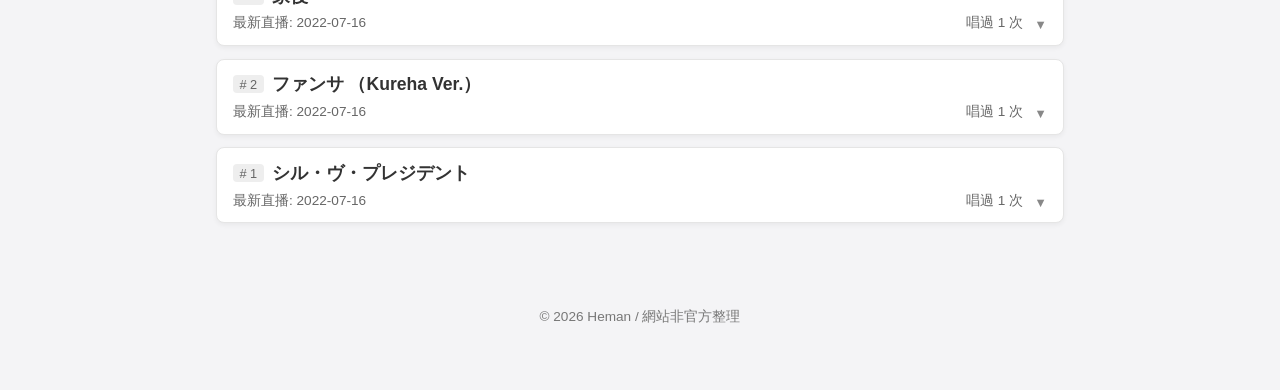
==== commit 675e927c: "Update index.html" ====
--- a/index.html
+++ b/index.html
@@ -32,6 +32,8 @@
  
       <!-- 內嵌播放器 Toggle Switch 開關 -->
       <label class="embed-toggle-switch" title="內建播放模式">
+        <span class="toggle-label-text">內嵌播放模式：</span>
+        <span class="embed-toggle-switch">
         <input type="checkbox" id="embedPlayerToggle">
         <span class="slider"></span>
       </label>
--- a/style.css
+++ b/style.css
@@ -96,7 +96,64 @@
 
 .search-wrapper {
   position: relative;
-  width: 100%;
+  flex: 1; /* 關鍵：自動伸縮填滿剩餘空間，讓搜尋框自動縮短 */
+  min-width: 140px;
+}
+
+/* --- 綠色 Toggle Switch 開關樣式 --- */
+.embed-toggle-switch {
+  position: relative;
+  display: inline-block;
+  width: 52px;
+  height: 28px;
+  flex-shrink: 0; /* 防止被擠壓 */
+}
+
+.embed-toggle-switch input {
+  opacity: 0;
+  width: 0;
+  height: 0;
+}
+
+/* 切換條底色 (預設 OFF 灰色) */
+.embed-toggle-switch .slider {
+  position: absolute;
+  cursor: pointer;
+  top: 0; left: 0; right: 0; bottom: 0;
+  background-color: #ccc;
+  transition: .3s;
+  border-radius: 28px;
+}
+
+/* 開關裡面的圓形按鈕 */
+.embed-toggle-switch .slider:before {
+  position: absolute;
+  content: "";
+  height: 22px;
+  width: 22px;
+  left: 3px;
+  bottom: 3px;
+  background-color: white;
+  transition: .3s;
+  border-radius: 50%;
+  display: flex;
+  align-items: center;
+  justify-content: center;
+  font-size: 13px;
+  color: #4CAF50;
+  font-weight: bold;
+  box-shadow: 0 2px 4px rgba(0,0,0,0.2);
+}
+
+/* ON 狀態 (綠色底) */
+.embed-toggle-switch input:checked + .slider {
+  background-color: #4CAF50;
+}
+
+/* ON 狀態時，圓紐右移 + 顯示勾勾 ✔ */
+.embed-toggle-switch input:checked + .slider:before {
+  transform: translateX(24px);
+  content: "✓"; /* 圖示上的勾勾 */
 }
 
 #searchInput, #sortSelect {
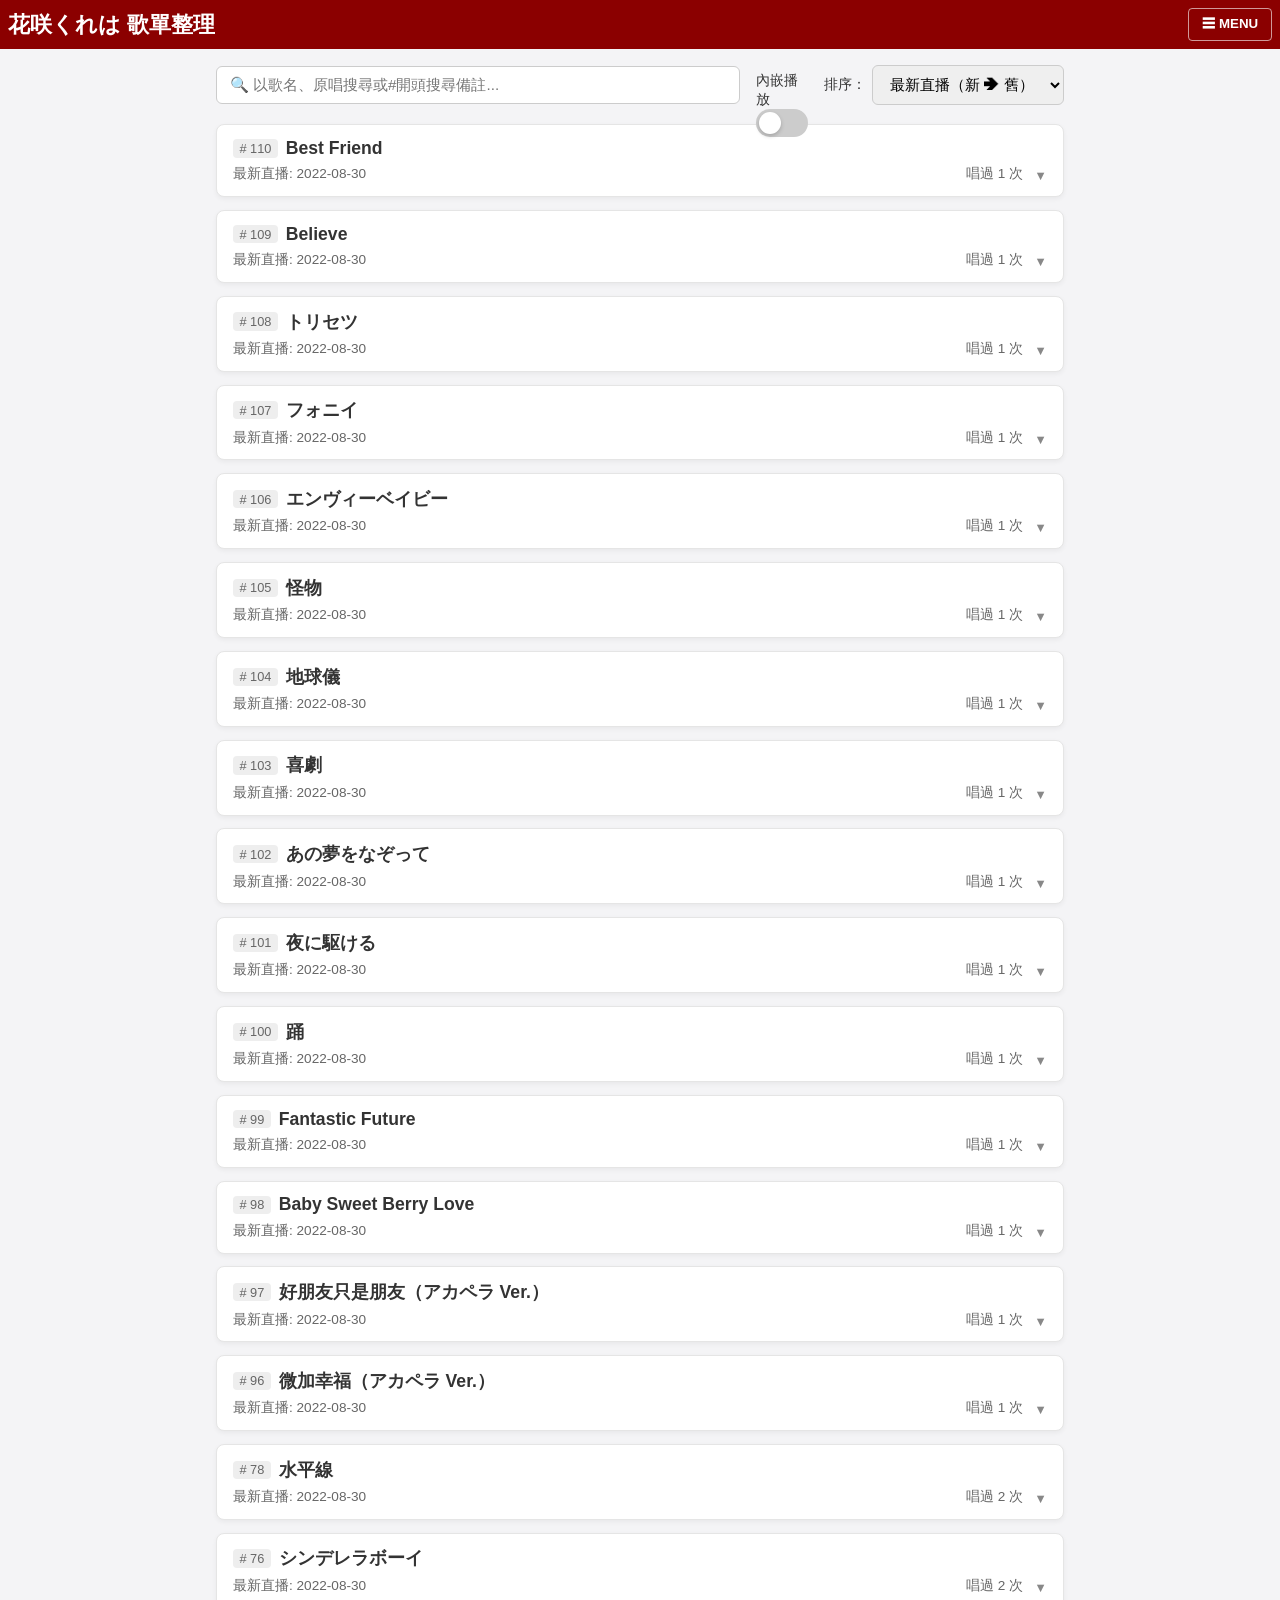
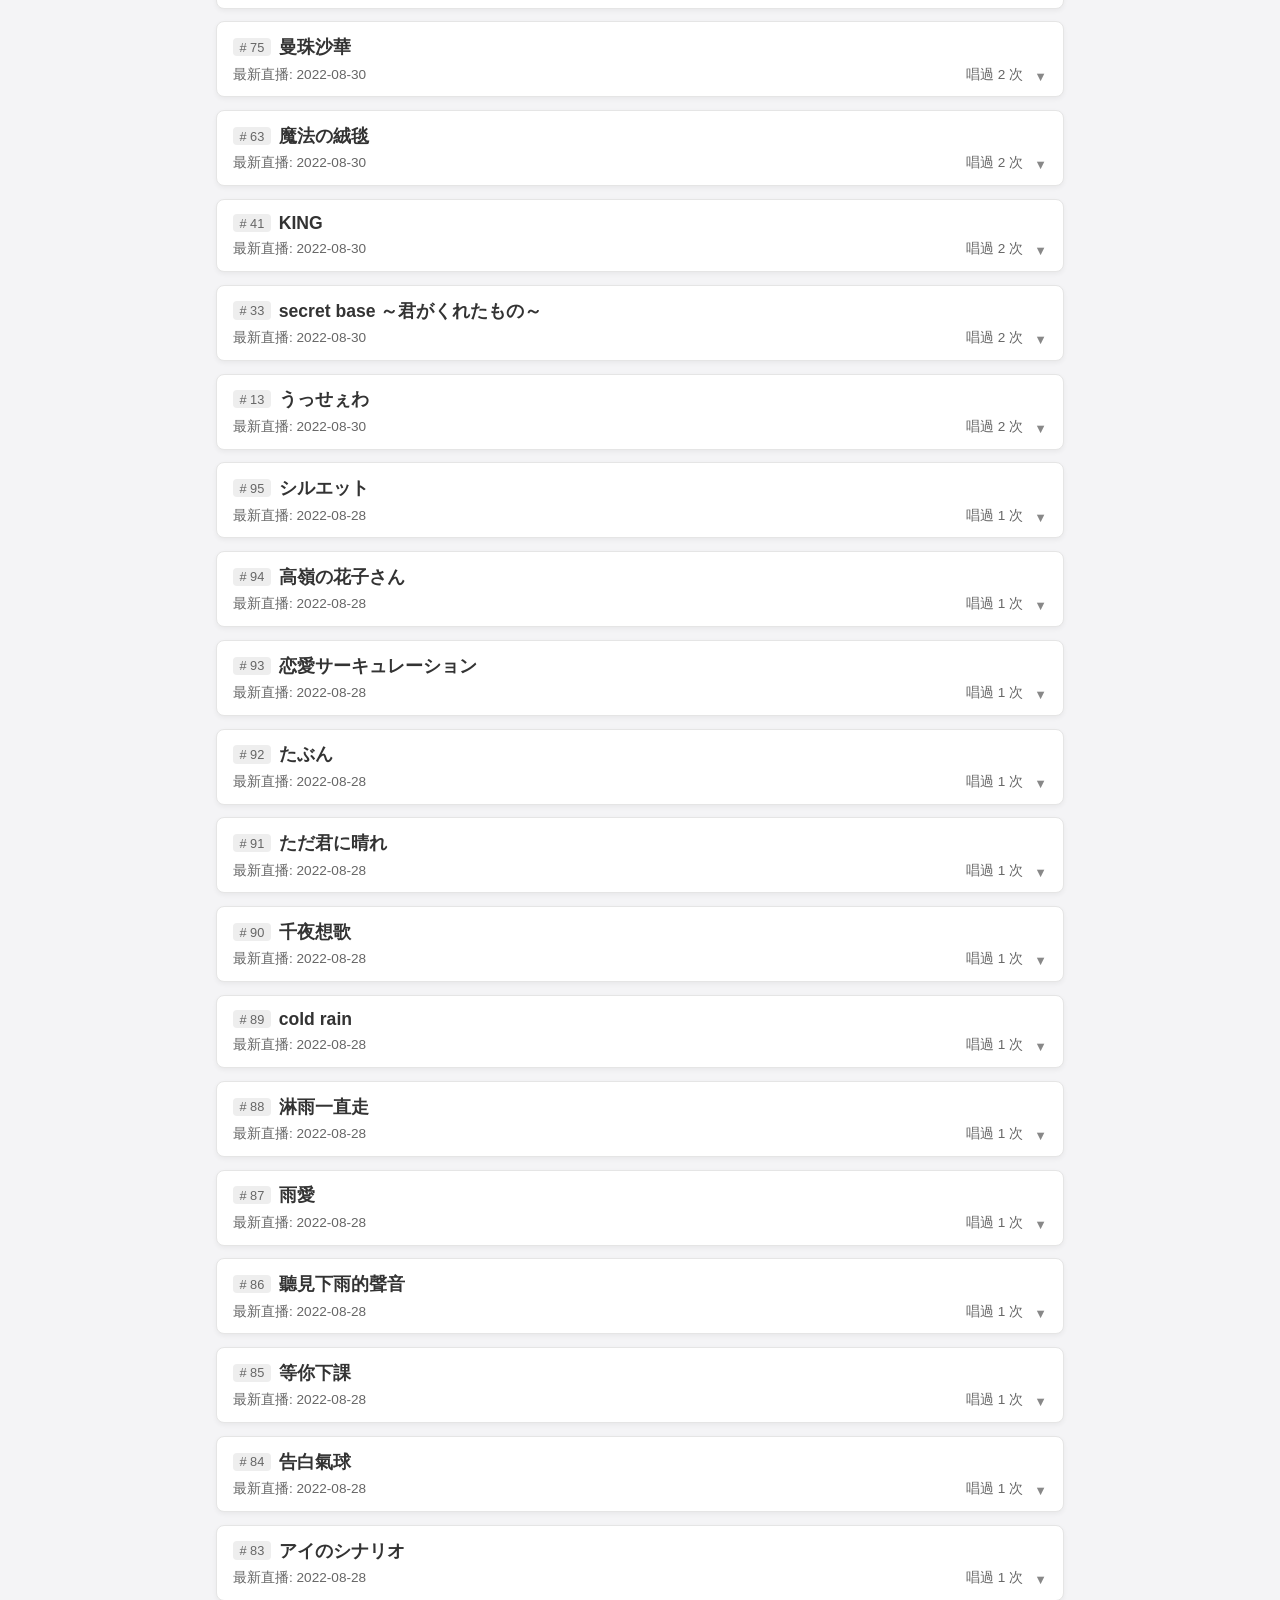
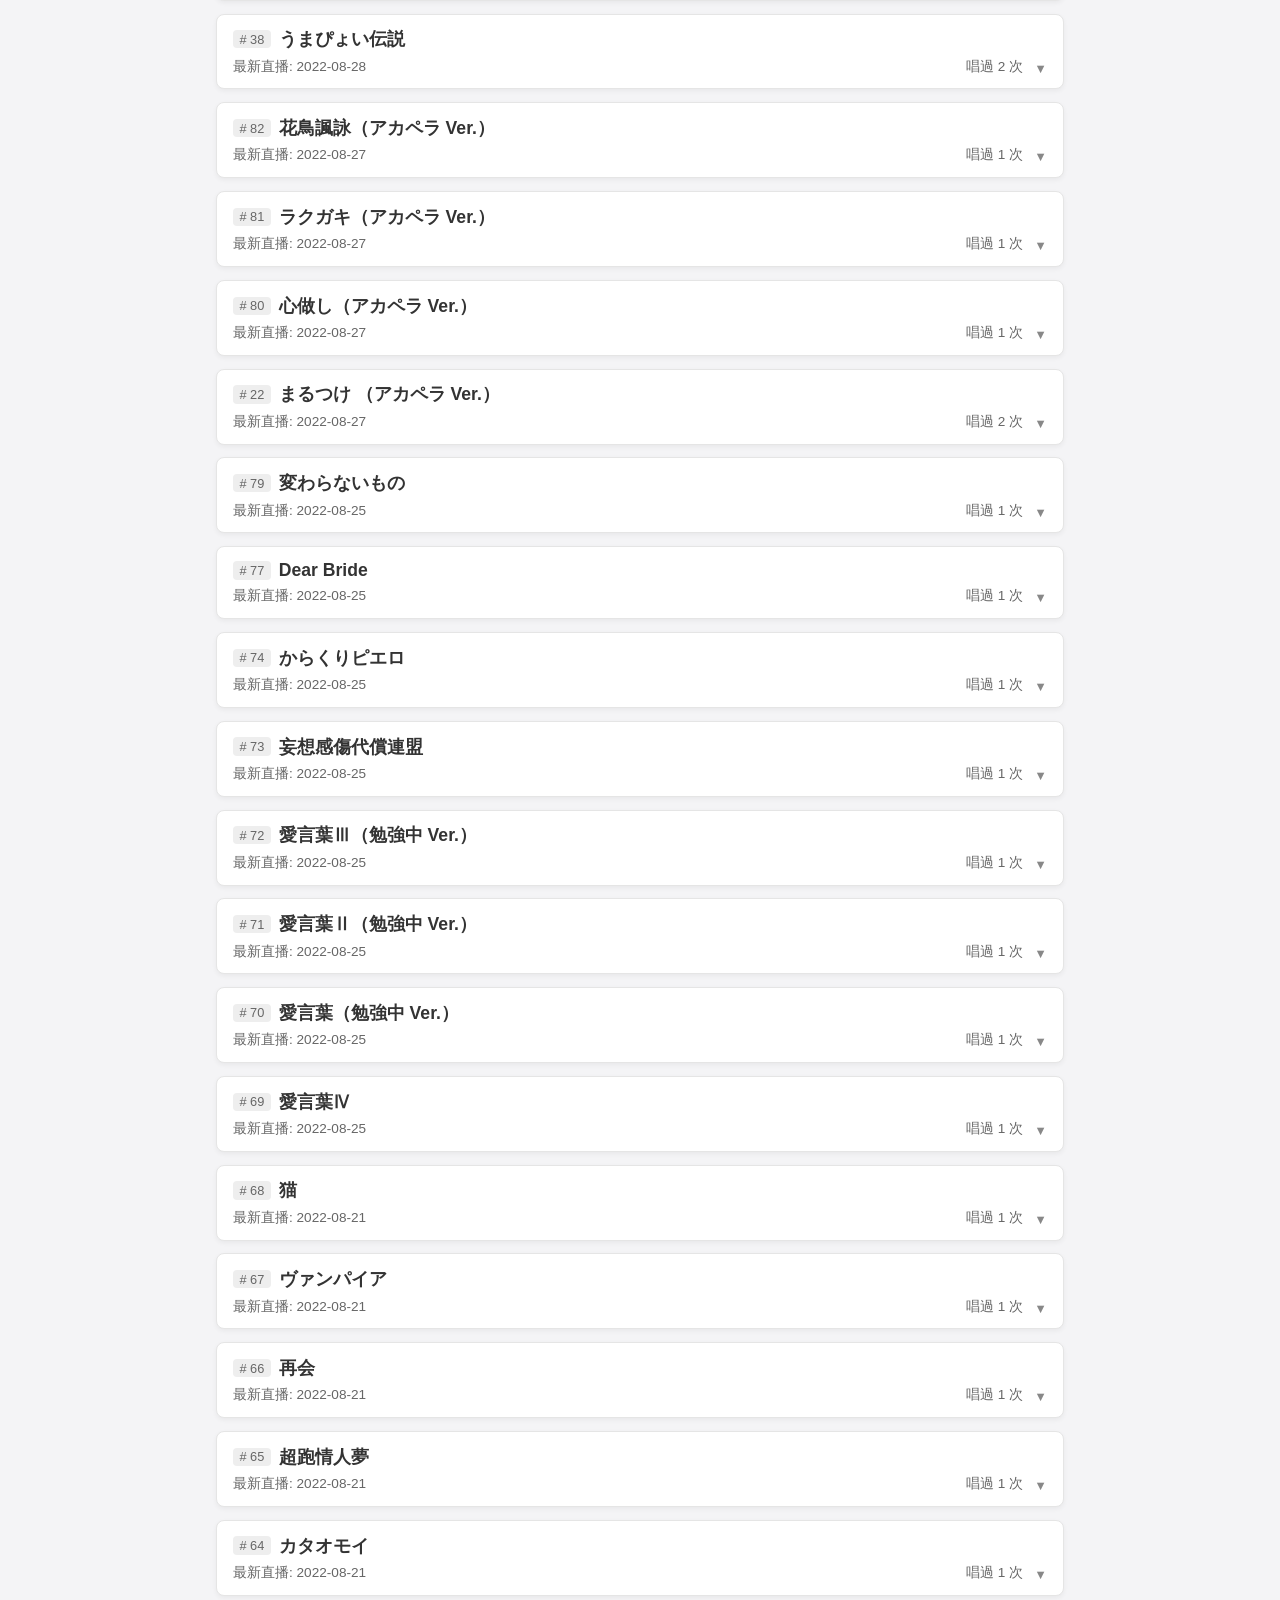
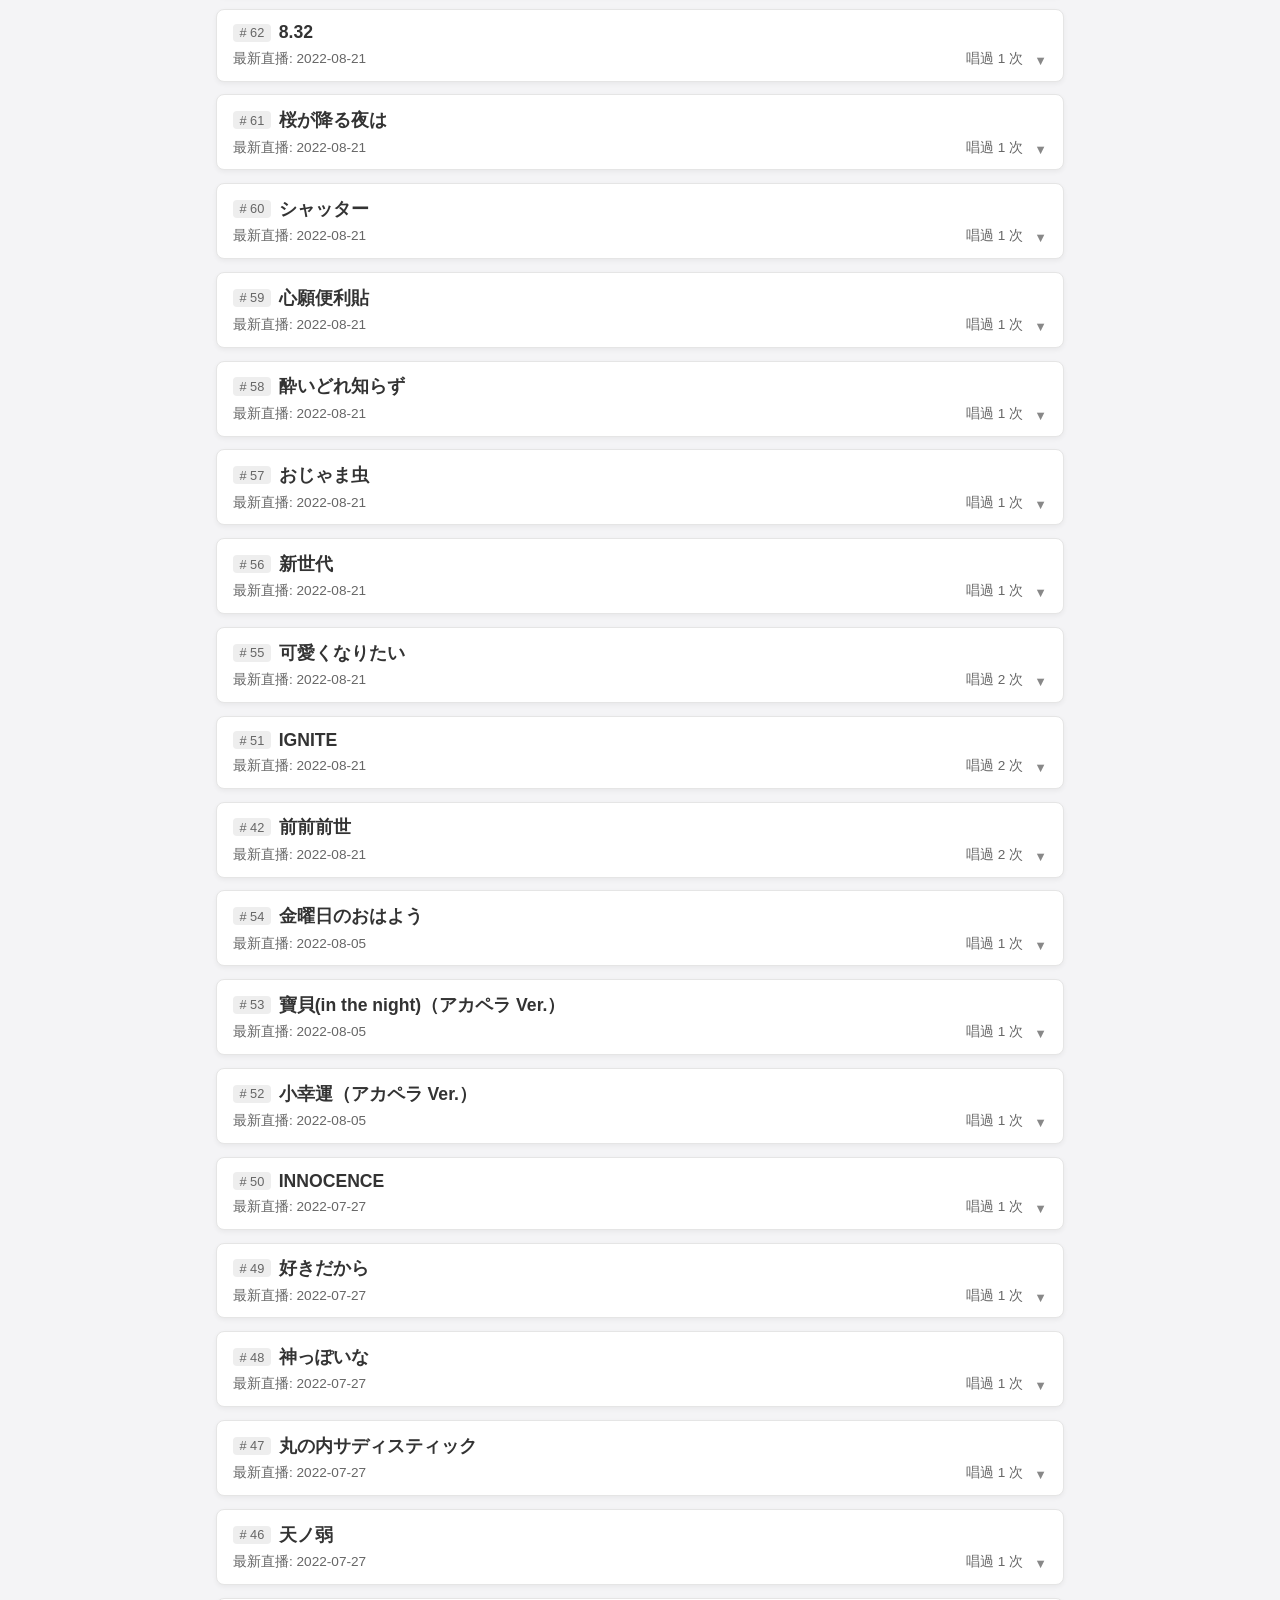
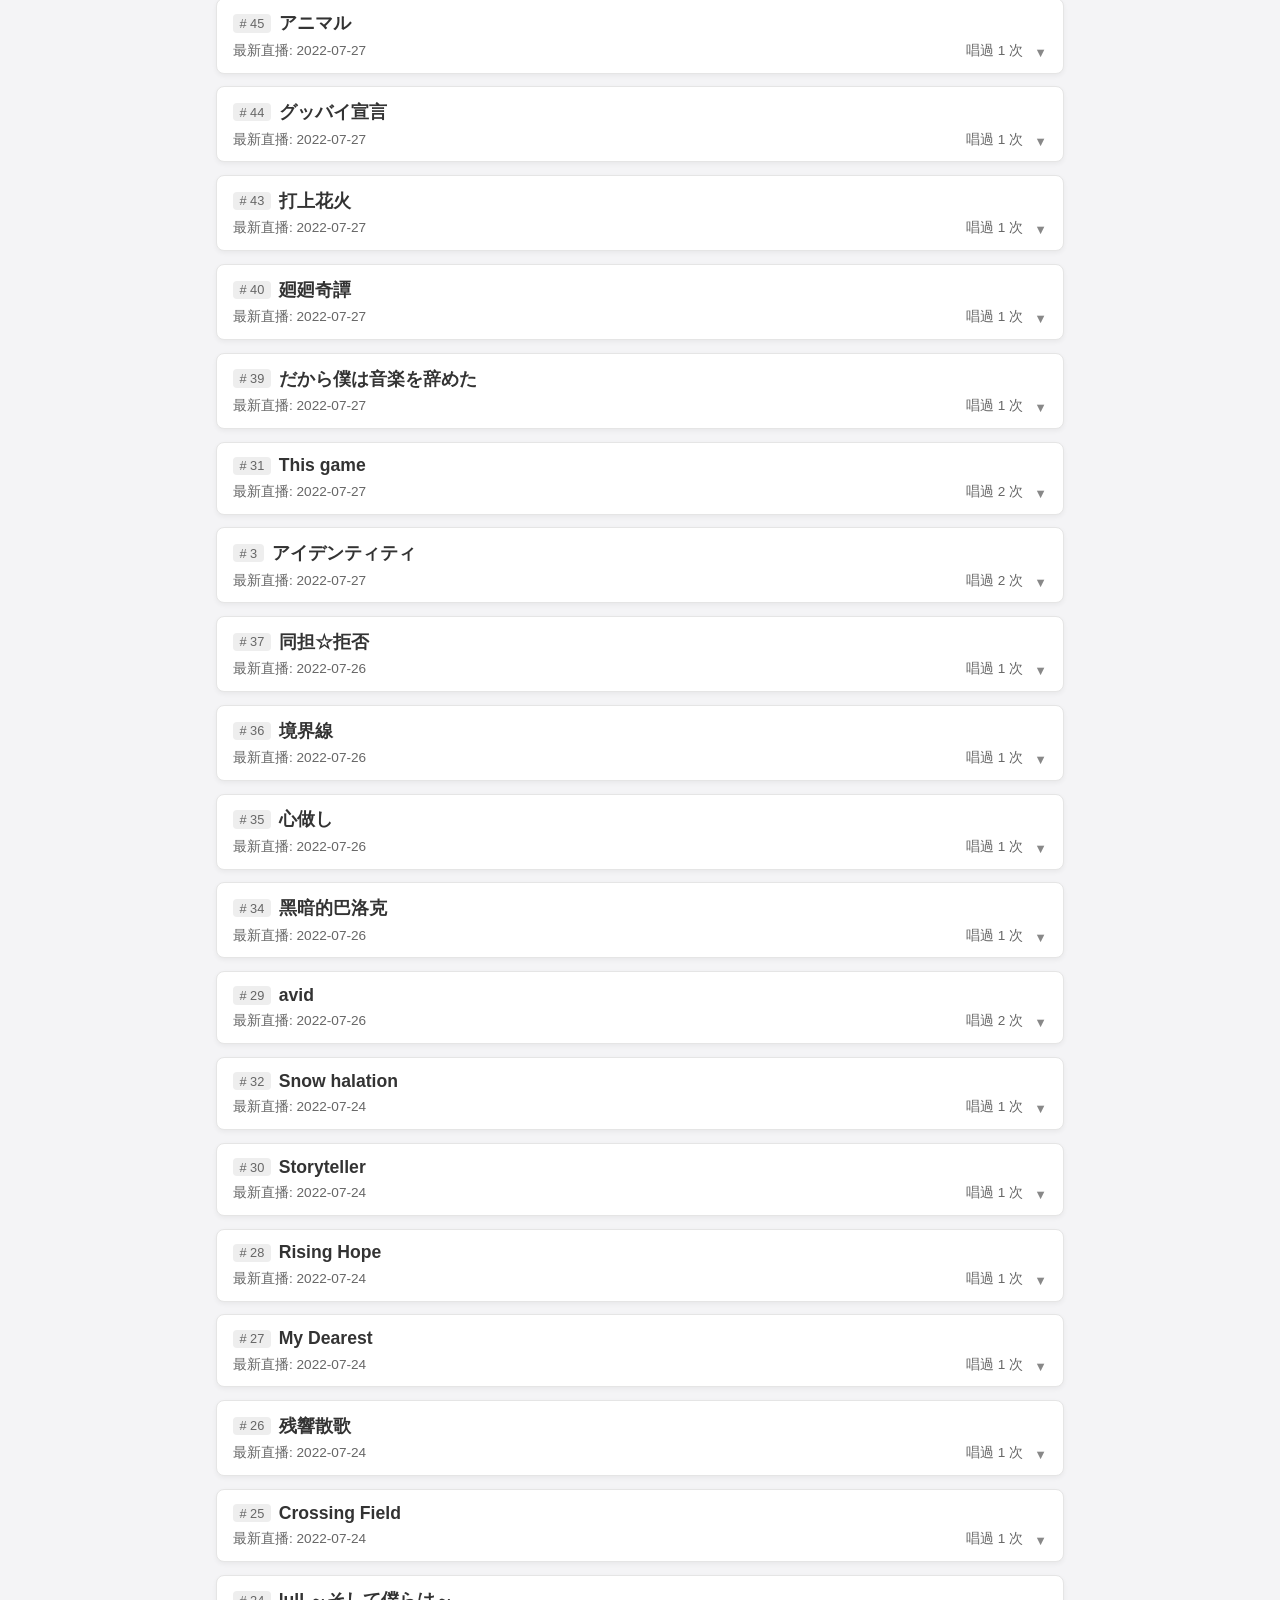
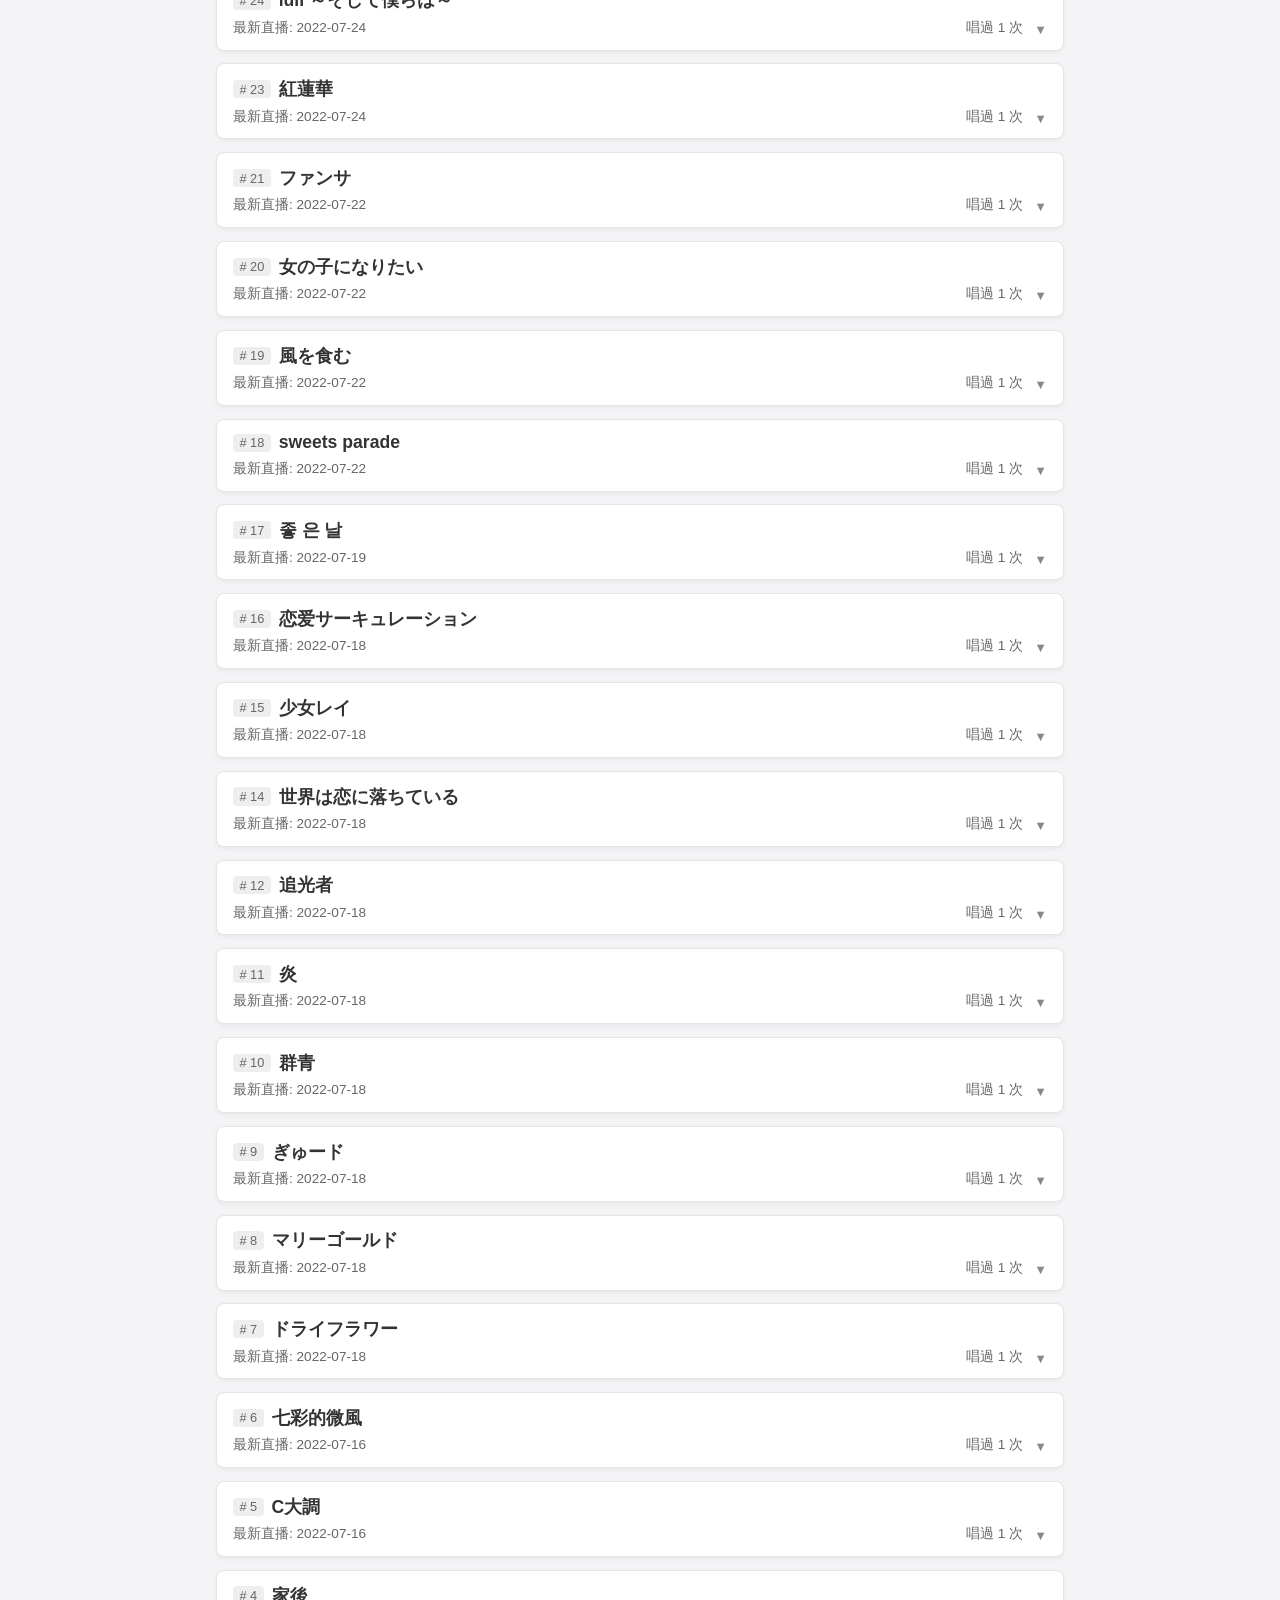
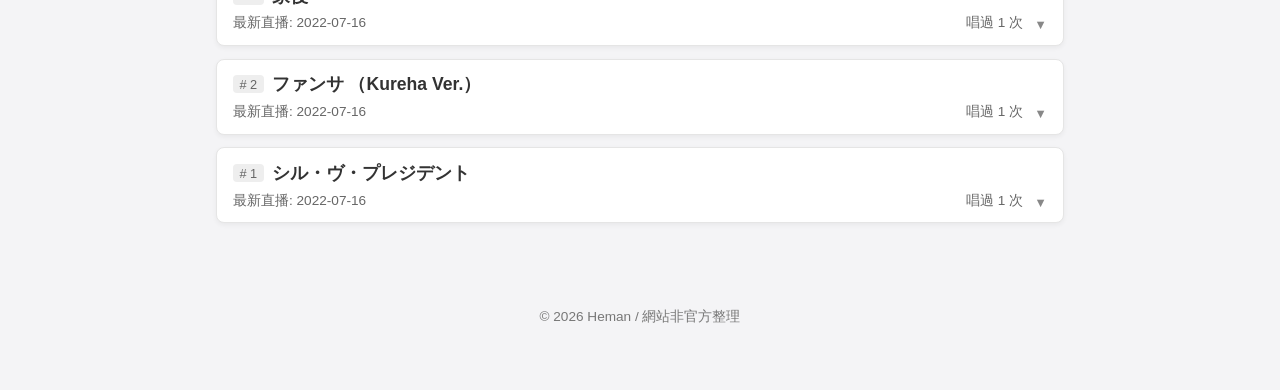
==== commit aa94a8d9: "Update index.html" ====
--- a/index.html
+++ b/index.html
@@ -32,7 +32,7 @@
  
       <!-- 內嵌播放器 Toggle Switch 開關 -->
       <label class="embed-toggle-switch" title="內建播放模式">
-        <span class="toggle-label-text">內嵌播放模式：</span>
+        <span class="toggle-label-text">內嵌播放 </span>
         <span class="embed-toggle-switch">
         <input type="checkbox" id="embedPlayerToggle">
         <span class="slider"></span>
--- a/style.css
+++ b/style.css
@@ -89,15 +89,55 @@
 /* ================================================== */
 .controls {
   display: flex;
-  flex-direction: column;
-  gap: 0.8rem;
+  flex-wrap: wrap;       /* 關鍵 1：手機版空間不足時自動折行 */
+  align-items: center; /* 關鍵：讓所有元件以中心點垂直對齊 */
+  gap: 0.8rem 1rem;      /* 上下間距 0.8rem，左右間距 1rem */
   margin-bottom: 1.2rem;
 }
 
 .search-wrapper {
   position: relative;
-  flex: 1; /* 關鍵：自動伸縮填滿剩餘空間，讓搜尋框自動縮短 */
+  flex: 1 1 200px;       /* 手機版自動佔滿，電腦版彈性收縮 */
   min-width: 140px;
+}
+
+#searchInput {
+  width: 100%;
+  padding: 0.6rem 2rem 0.6rem 0.8rem;
+  border: 1px solid #ccc;
+  border-radius: 6px;
+  font-size: 0.95rem;
+}
+
+.clear-btn {
+  position: absolute;
+  right: 0.6rem;
+  top: 50%;
+  transform: translateY(-50%);
+  background: none;
+  border: none;
+  color: #888;
+  font-size: 1rem;
+  cursor: pointer;
+}
+
+.hidden {
+  display: none !important;
+}
+
+/* --- 開關與說明文字外層容器 --- */
+.embed-toggle-wrapper {
+  display: inline-flex;
+  align-items: center; /* 讓「內嵌播放：」文字與開關中心對齊 */
+  gap: 0.4rem;
+  cursor: pointer;
+  white-space: nowrap; /* 避免文字換行 */
+  flex-shrink: 0;      /* 防止開關被擠壓 */
+}
+
+.toggle-label-text {
+  font-size: 0.9rem;
+  color: #333;
 }
 
 /* --- 綠色 Toggle Switch 開關樣式 --- */
@@ -156,48 +196,55 @@
   content: "✓"; /* 圖示上的勾勾 */
 }
 
-#searchInput, #sortSelect {
+.sort-group {
+  display: flex;
+  align-items: center;
+  gap: 0.4rem;
+  font-size: 0.9rem;
+  flex-shrink: 0; /* 確保排序區塊不被擠壓 */
+}
+
+.sort-group label {
+  white-space: nowrap; /* 確保文字永遠不換行 */
+  flex-shrink: 0;      /* 防止被右側選單擠壓 */
+}
+
+.sort-group #sortSelect {
   padding: 0.6rem 0.8rem;
   border: 1px solid #ccc;
   border-radius: 6px;
   font-size: 0.95rem;
-  width: 100%;
-}
-
-#searchInput {
-  padding-right: 2rem;
-}
-
-.clear-btn {
-  position: absolute;
-  right: 0.6rem;
-  top: 50%;
-  transform: translateY(-50%);
-  background: none;
-  border: none;
-  color: #888;
-  font-size: 1rem;
-  cursor: pointer;
-}
-
-.hidden {
-  display: none !important;
-}
-
-.sort-group {
-  display: flex;
-  align-items: center;
-  gap: 0.5rem;
-  font-size: 0.9rem;
-}
-
-.sort-group label {
-  white-space: nowrap; /* 確保文字永遠不換行 */
-  flex-shrink: 0;      /* 防止被右側選單擠壓 */
-}
-
-.sort-group #sortSelect {
-  flex: 1;             /* 自動佔滿剩餘寬度 */
+}
+
+/* ================================================== */
+/* RWD 響應式微調                                     */
+/* ================================================== */
+
+/* 📱 手機版微調 (螢幕寬度 < 600px) */
+@media (max-width: 599px) {
+  .search-wrapper {
+    flex: 1 1 100%;     /* 手機版搜尋列獨占第一列 */
+  }
+  
+  .embed-toggle-wrapper,
+  .sort-group {
+    font-size: 0.85rem; /* 小螢幕稍微縮小字級 */
+  }
+
+  .sort-group {
+    margin-left: auto;  /* 讓排序靠右對齊，開關靠左，形成好看的兩端對齊 */
+  }
+}
+
+/* 💻 電腦版微調 (螢幕寬度 >= 600px) */
+@media (min-width: 600px) {
+  .controls {
+    flex-wrap: nowrap;  /* 電腦版保持單行 */
+  }
+  
+  .search-wrapper {
+    flex: 1;            /* 搜尋列自動伸縮調小，留空間給右側開關與選單 */
+  }
 }
 
 /* ================================================== */
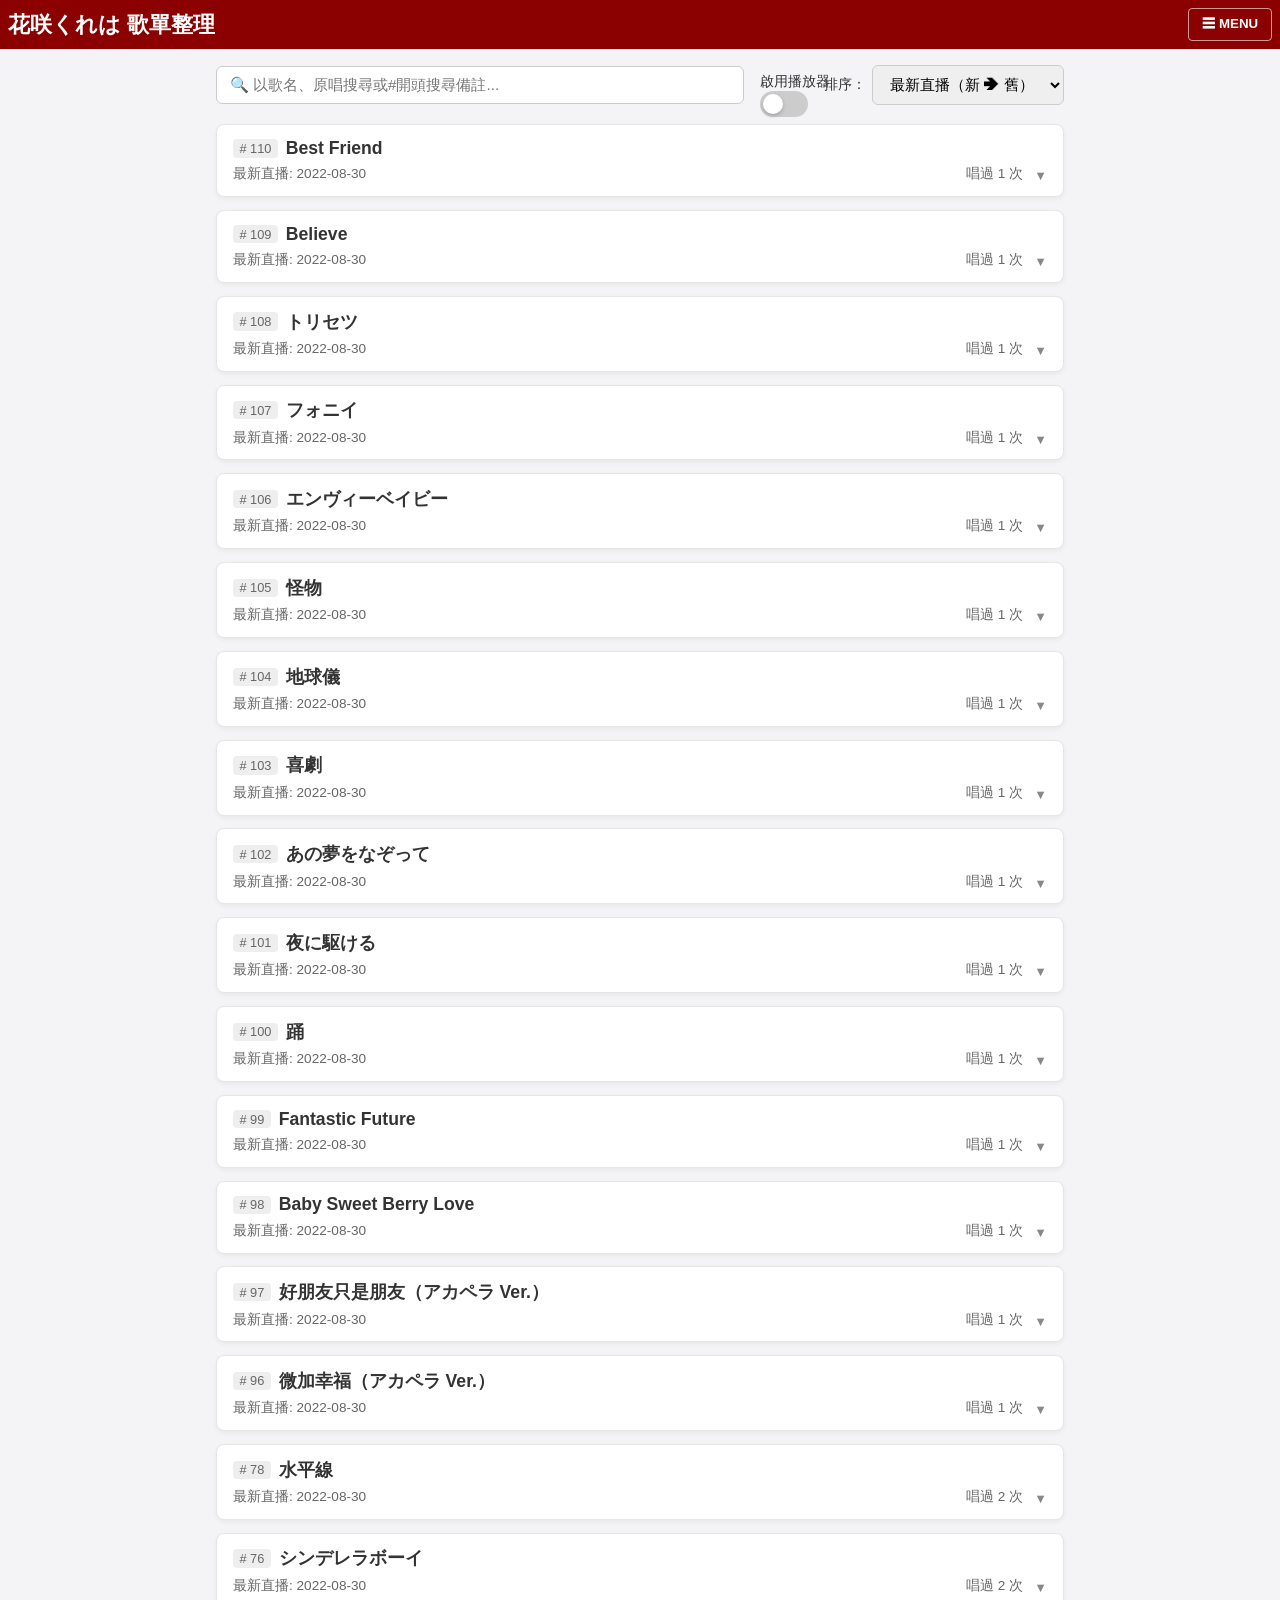
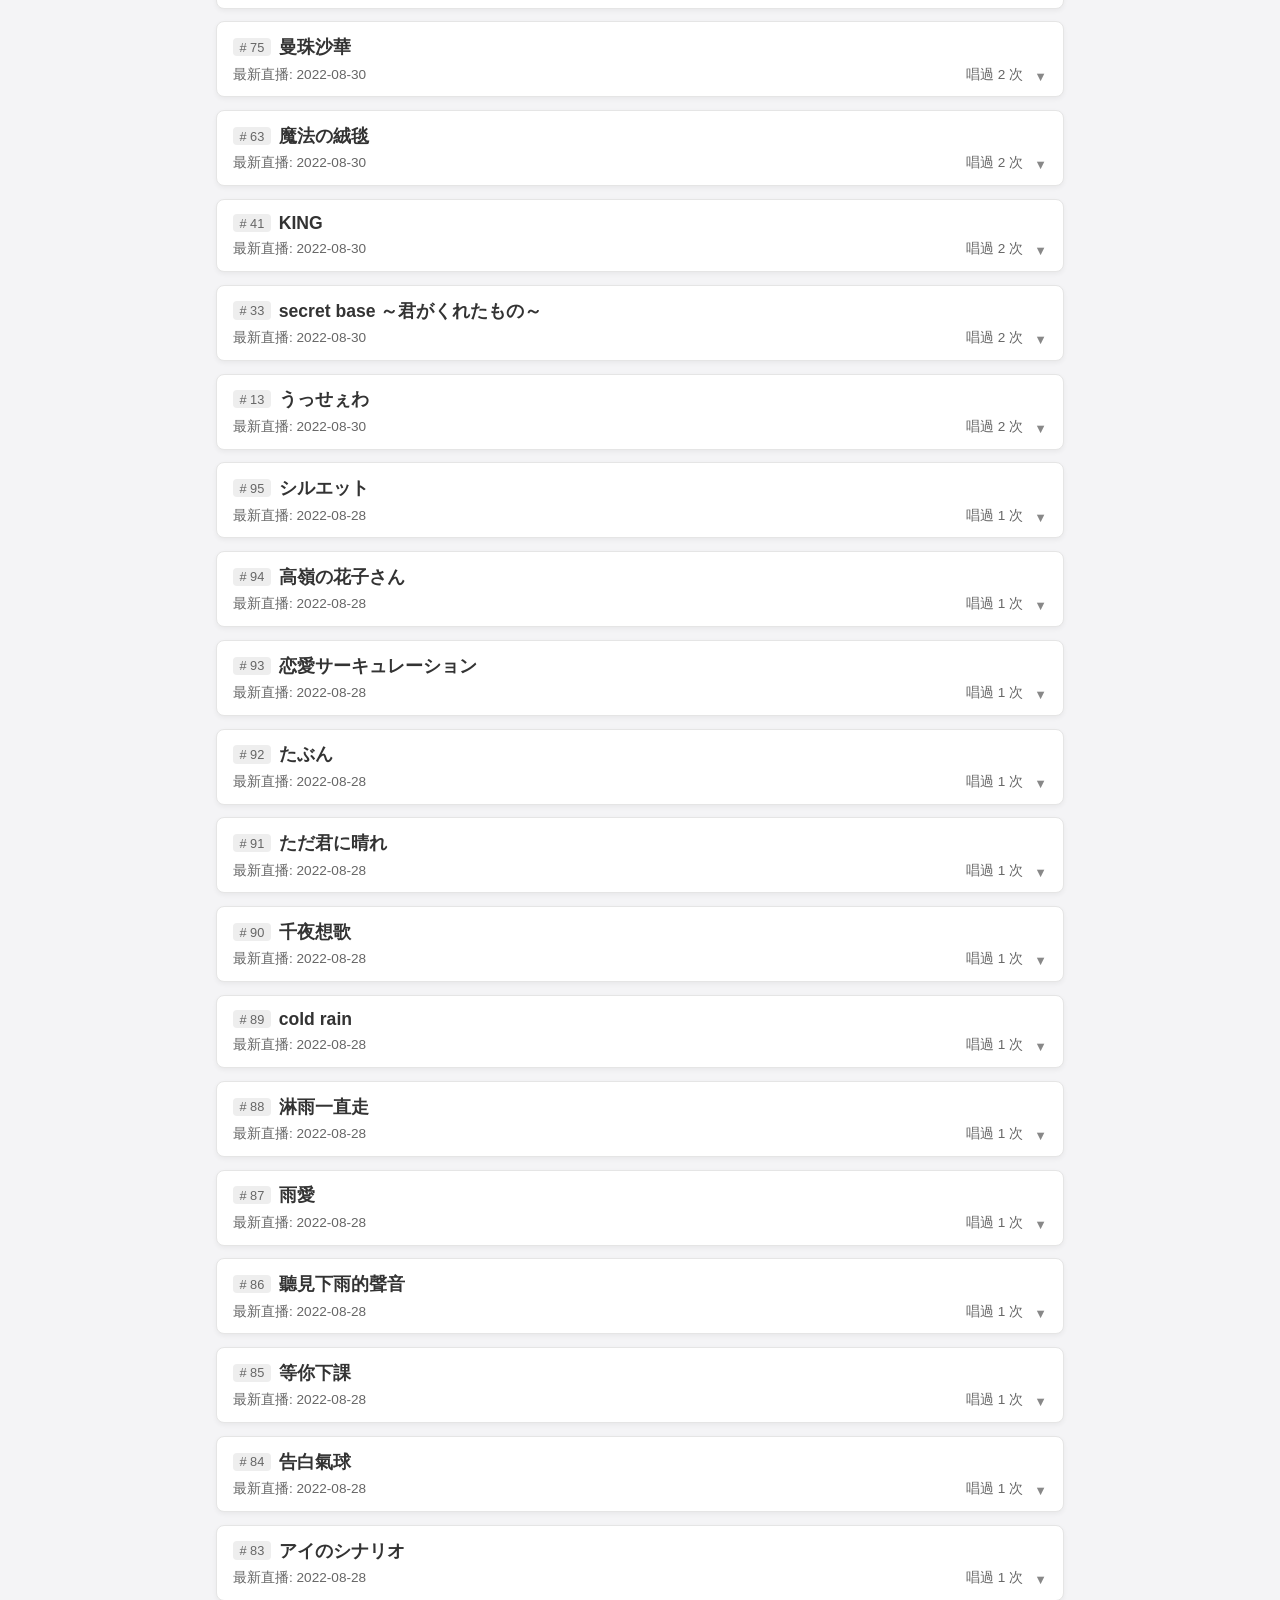
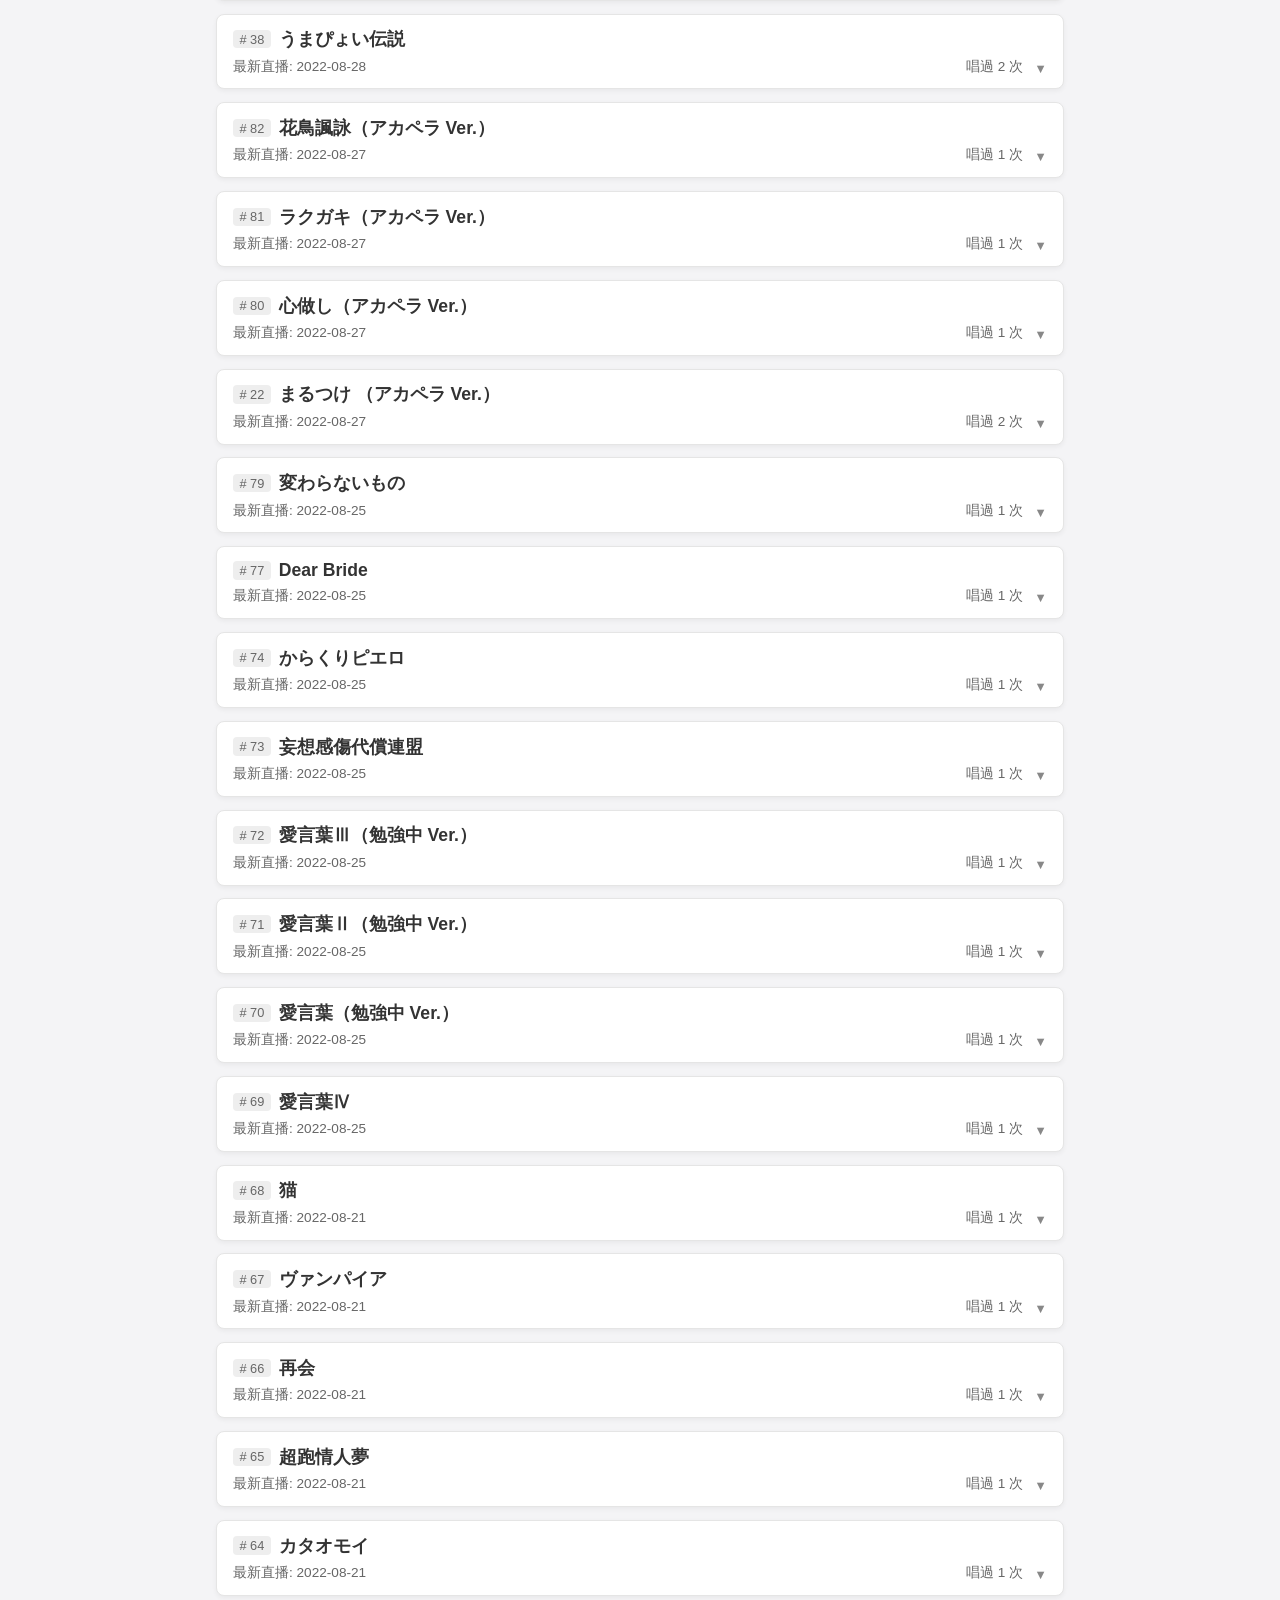
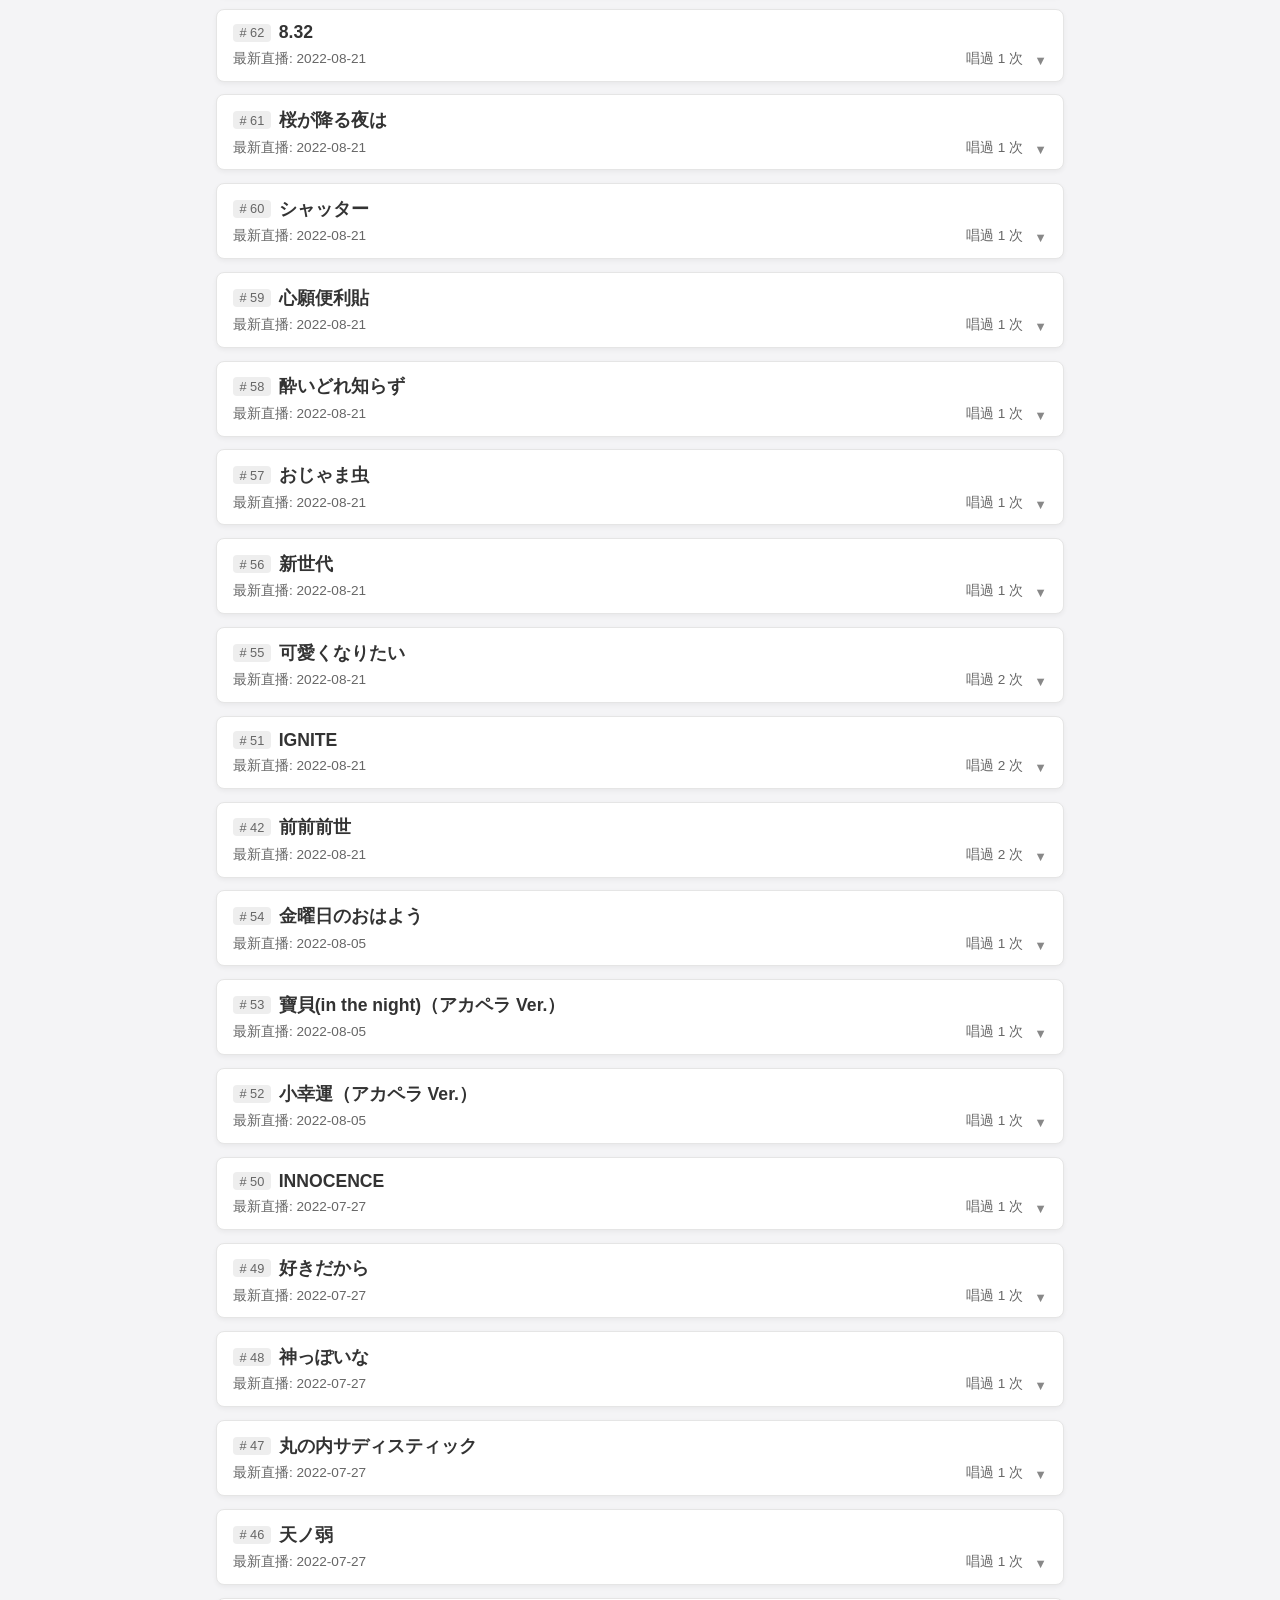
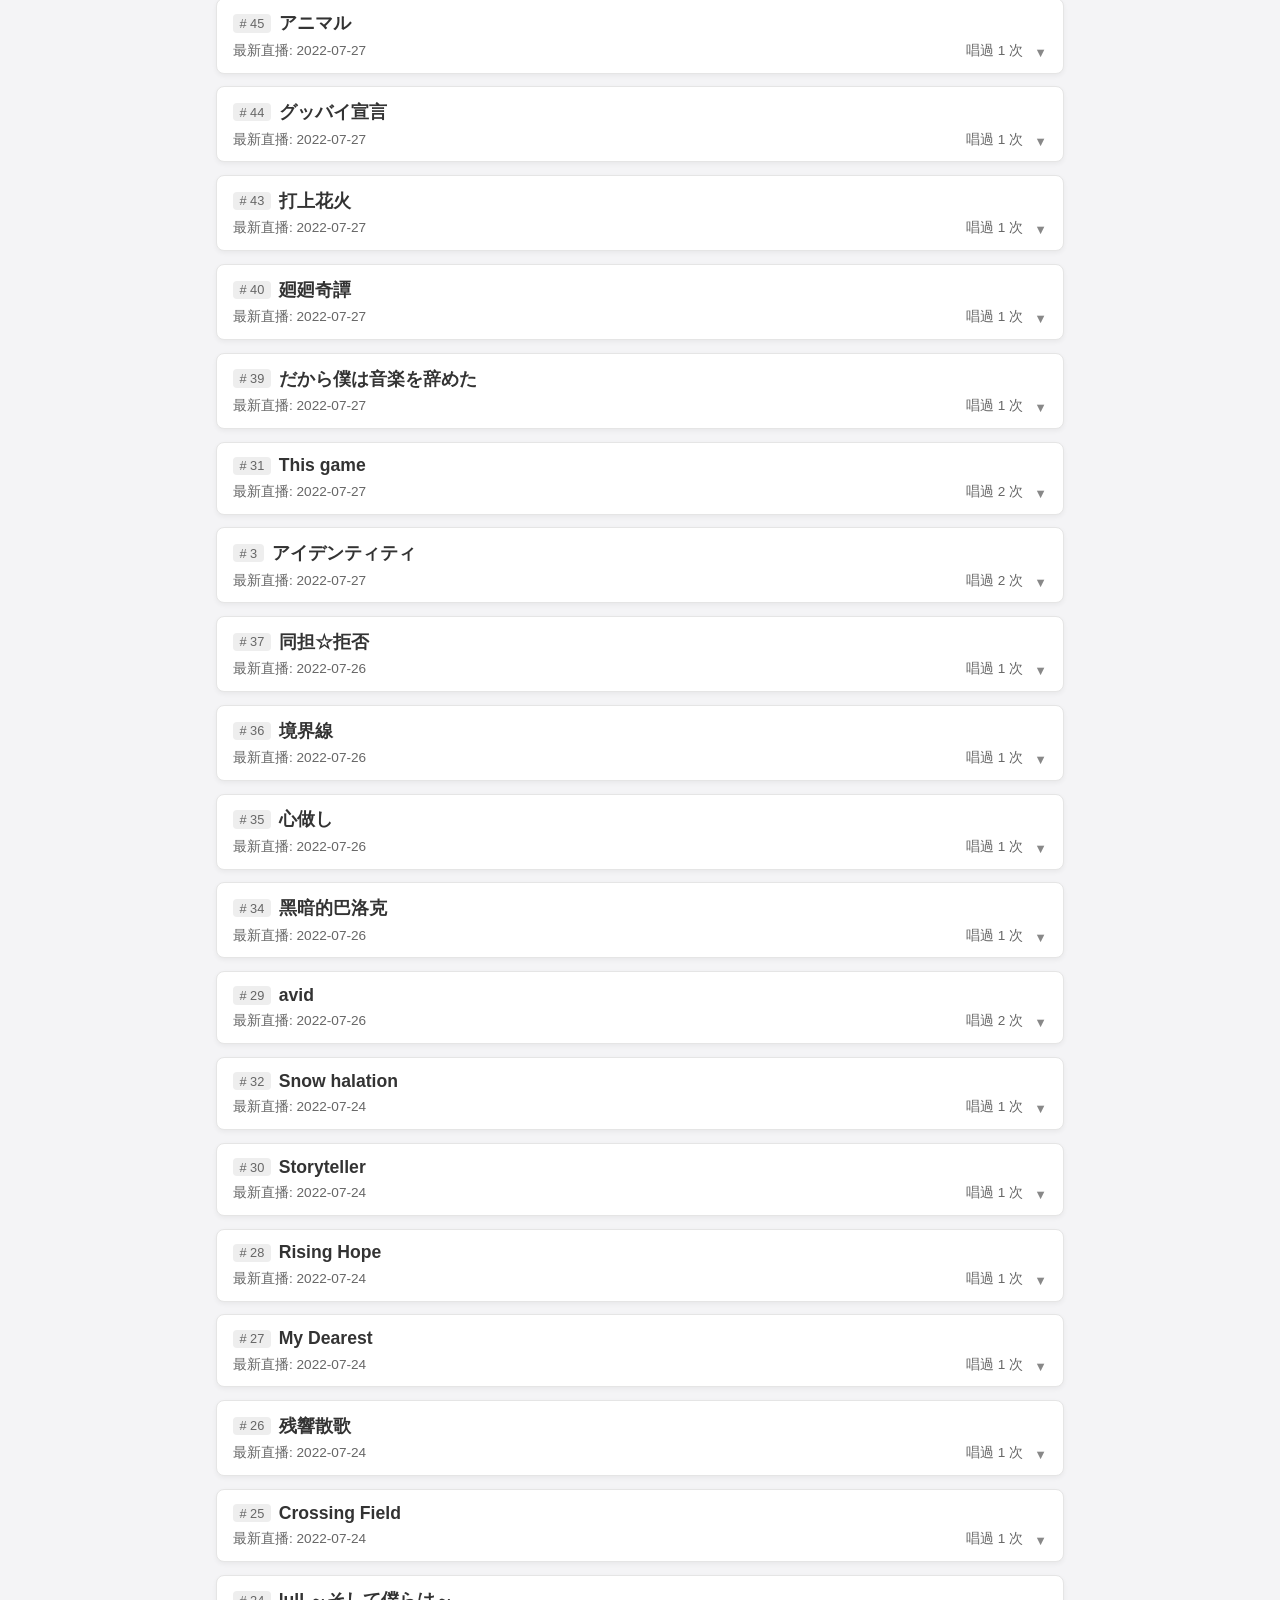
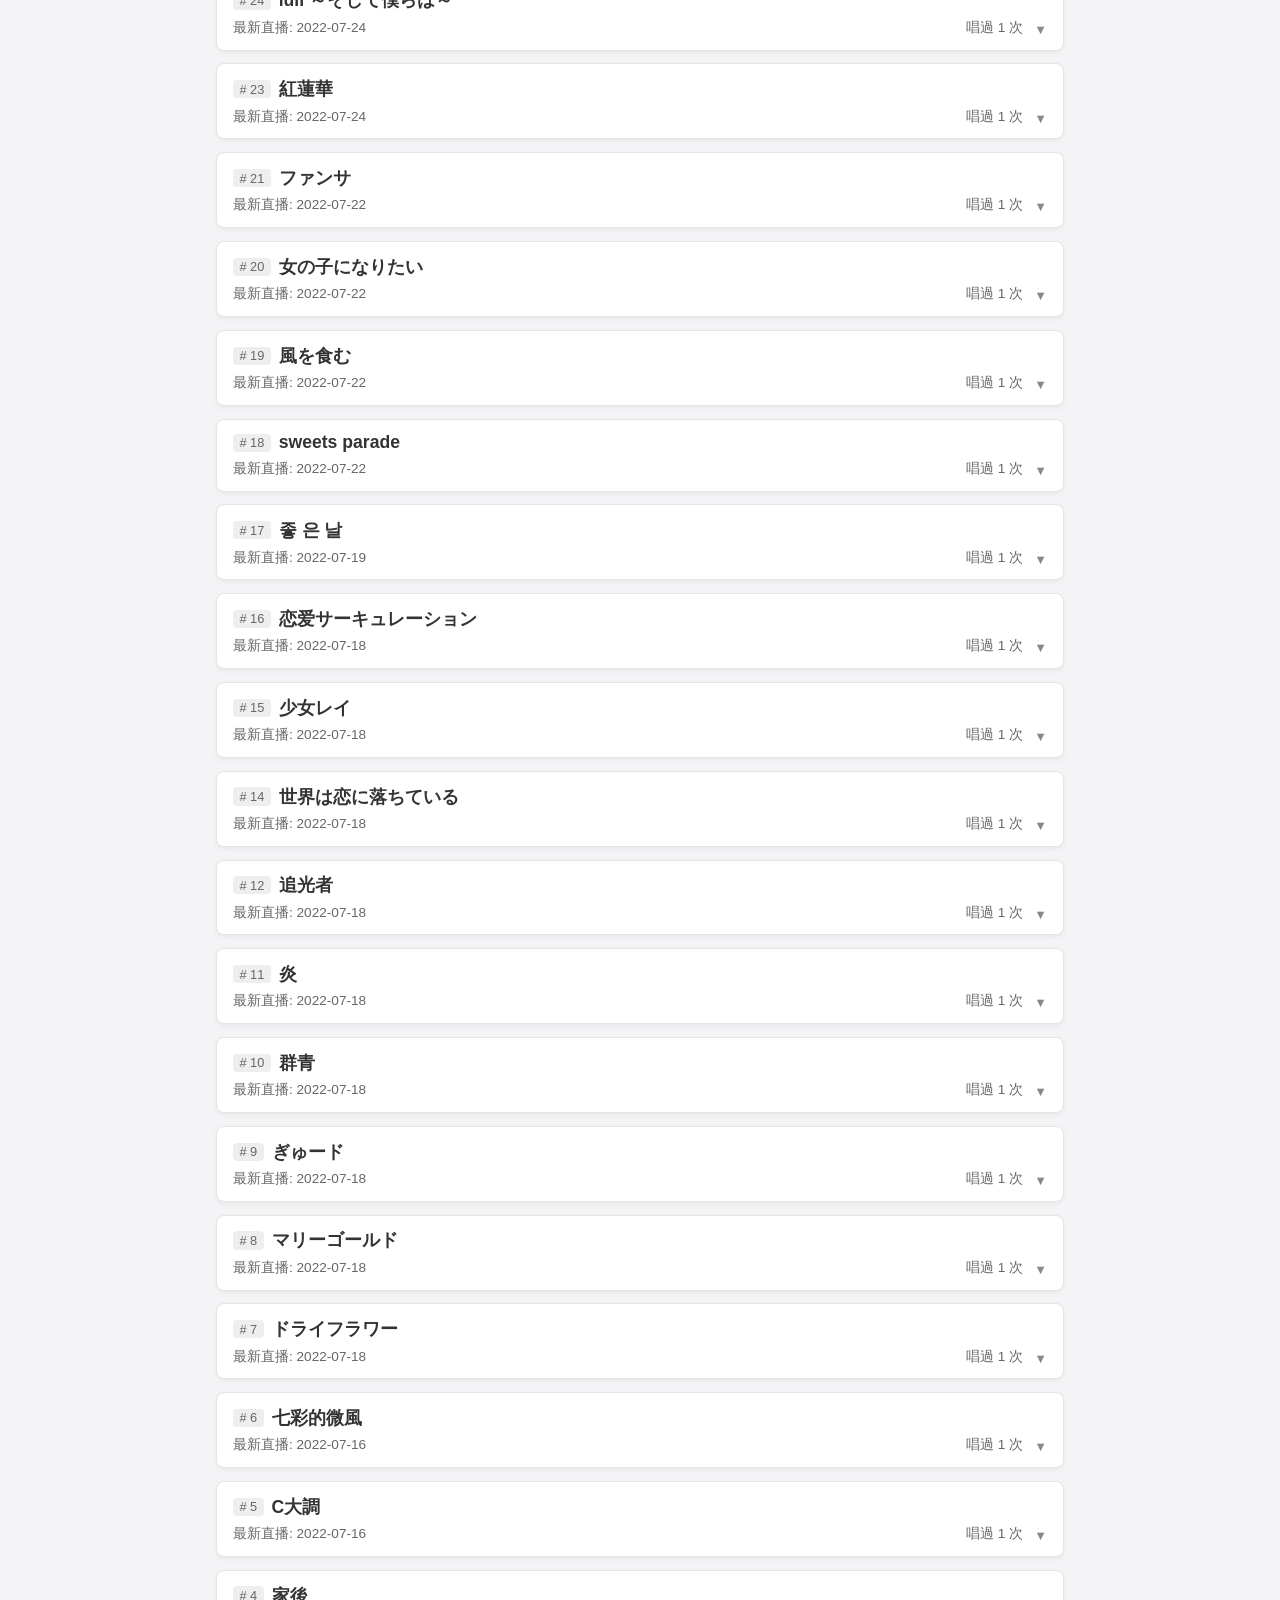
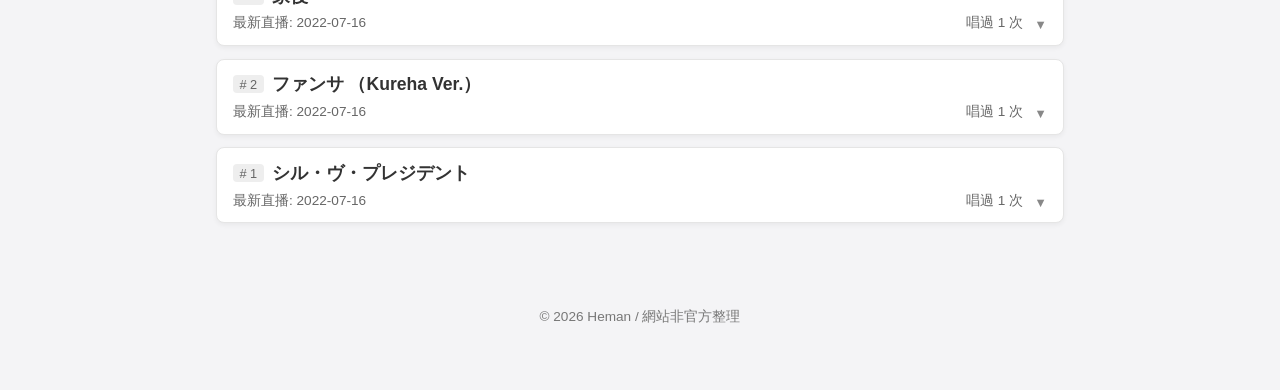
==== commit 1068e200: "Update index.html" ====
--- a/index.html
+++ b/index.html
@@ -32,10 +32,11 @@
  
       <!-- 內嵌播放器 Toggle Switch 開關 -->
       <label class="embed-toggle-switch" title="內建播放模式">
-        <span class="toggle-label-text">內嵌播放 </span>
+        <span class="toggle-label-text">啟用播放器 </span>
         <span class="embed-toggle-switch">
-        <input type="checkbox" id="embedPlayerToggle">
-        <span class="slider"></span>
+          <input type="checkbox" id="embedPlayerToggle">
+          <span class="slider"></span>
+        </span>
       </label>
       
       <div class="sort-group">
--- a/style.css
+++ b/style.css
@@ -97,8 +97,7 @@
 
 .search-wrapper {
   position: relative;
-  flex: 1 1 200px;       /* 手機版自動佔滿，電腦版彈性收縮 */
-  min-width: 140px;
+  flex: 1 1 100px;       /* 手機版預設佔滿一整行 */
 }
 
 #searchInput {
@@ -107,6 +106,7 @@
   border: 1px solid #ccc;
   border-radius: 6px;
   font-size: 0.95rem;
+  box-sizing: border-box;
 }
 
 .clear-btn {
@@ -127,32 +127,36 @@
 
 /* --- 開關與說明文字外層容器 --- */
 .embed-toggle-wrapper {
-  display: inline-flex;
+  display: flex;
+  flex-direction: row;   /* 關鍵 1：強制內部元素保持「水平」單列排列 */
   align-items: center; /* 讓「內嵌播放：」文字與開關中心對齊 */
   gap: 0.4rem;
   cursor: pointer;
-  white-space: nowrap; /* 避免文字換行 */
   flex-shrink: 0;      /* 防止開關被擠壓 */
 }
 
 .toggle-label-text {
   font-size: 0.9rem;
   color: #333;
+  white-space: nowrap;   /* 關鍵修復 1：直接強制文字絕對不換行 */
+  flex-shrink: 0;
 }
 
 /* --- 綠色 Toggle Switch 開關樣式 --- */
 .embed-toggle-switch {
   position: relative;
   display: inline-block;
-  width: 52px;
-  height: 28px;
+  width: 48px;
+  height: 26px;
   flex-shrink: 0; /* 防止被擠壓 */
 }
 
 .embed-toggle-switch input {
+  position: absolute;    /* 關鍵修復 2：拔除原生隱形 checkbox 佔用的體積 */
   opacity: 0;
   width: 0;
   height: 0;
+  margin: 0;
 }
 
 /* 切換條底色 (預設 OFF 灰色) */
@@ -162,15 +166,15 @@
   top: 0; left: 0; right: 0; bottom: 0;
   background-color: #ccc;
   transition: .3s;
-  border-radius: 28px;
+  border-radius: 26px;
 }
 
 /* 開關裡面的圓形按鈕 */
 .embed-toggle-switch .slider:before {
   position: absolute;
   content: "";
-  height: 22px;
-  width: 22px;
+  height: 20px;
+  width: 20px;
   left: 3px;
   bottom: 3px;
   background-color: white;
@@ -179,7 +183,7 @@
   display: flex;
   align-items: center;
   justify-content: center;
-  font-size: 13px;
+  font-size: 11px;
   color: #4CAF50;
   font-weight: bold;
   box-shadow: 0 2px 4px rgba(0,0,0,0.2);
@@ -192,7 +196,7 @@
 
 /* ON 狀態時，圓紐右移 + 顯示勾勾 ✔ */
 .embed-toggle-switch input:checked + .slider:before {
-  transform: translateX(24px);
+  transform: translateX(22px);
   content: "✓"; /* 圖示上的勾勾 */
 }
 
@@ -202,6 +206,7 @@
   gap: 0.4rem;
   font-size: 0.9rem;
   flex-shrink: 0; /* 確保排序區塊不被擠壓 */
+  margin-left: auto;     /* 手機版讓排序區塊自動往右推齊 */
 }
 
 .sort-group label {
@@ -214,6 +219,8 @@
   border: 1px solid #ccc;
   border-radius: 6px;
   font-size: 0.95rem;
+  width: auto;
+  min-width: 0;
 }
 
 /* ================================================== */
@@ -243,7 +250,10 @@
   }
   
   .search-wrapper {
-    flex: 1;            /* 搜尋列自動伸縮調小，留空間給右側開關與選單 */
+    flex: 1 1 auto;            /* 搜尋列自動伸縮調小，留空間給右側開關與選單 */ 
+  }
+  .sort-group {
+    margin-left: 0;        /* 電腦版取消靠右推齊，回歸自然間距 */
   }
 }
 
@@ -443,15 +453,6 @@
 /* RWD 電腦版微調 (Desktop Adaptation)                 */
 /* ================================================== */
 @media (min-width: 600px) {
-  .controls {
-    flex-direction: row;
-    justify-content: space-between;
-  }
-  
-  .search-wrapper {
-    width: 60%;
-  }
-
   .row-1 {
     font-size: 1.2rem;
   }
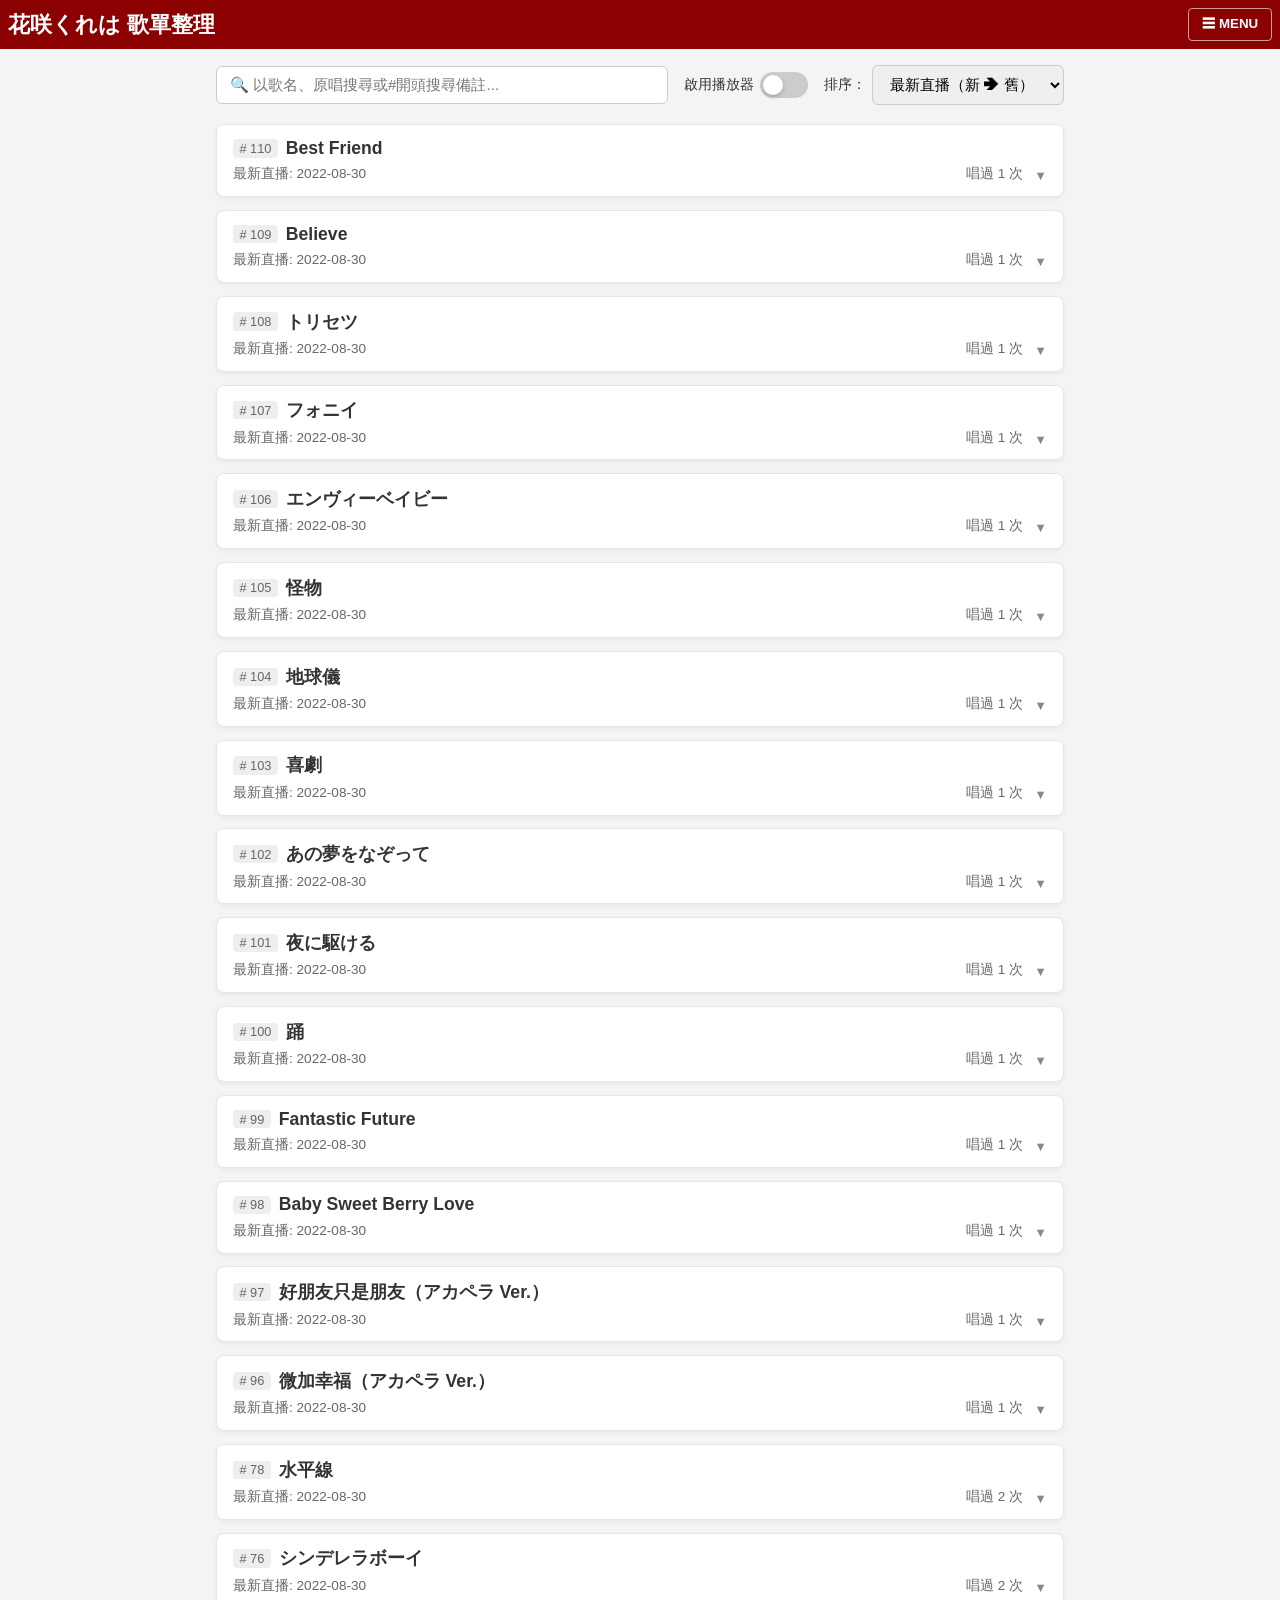
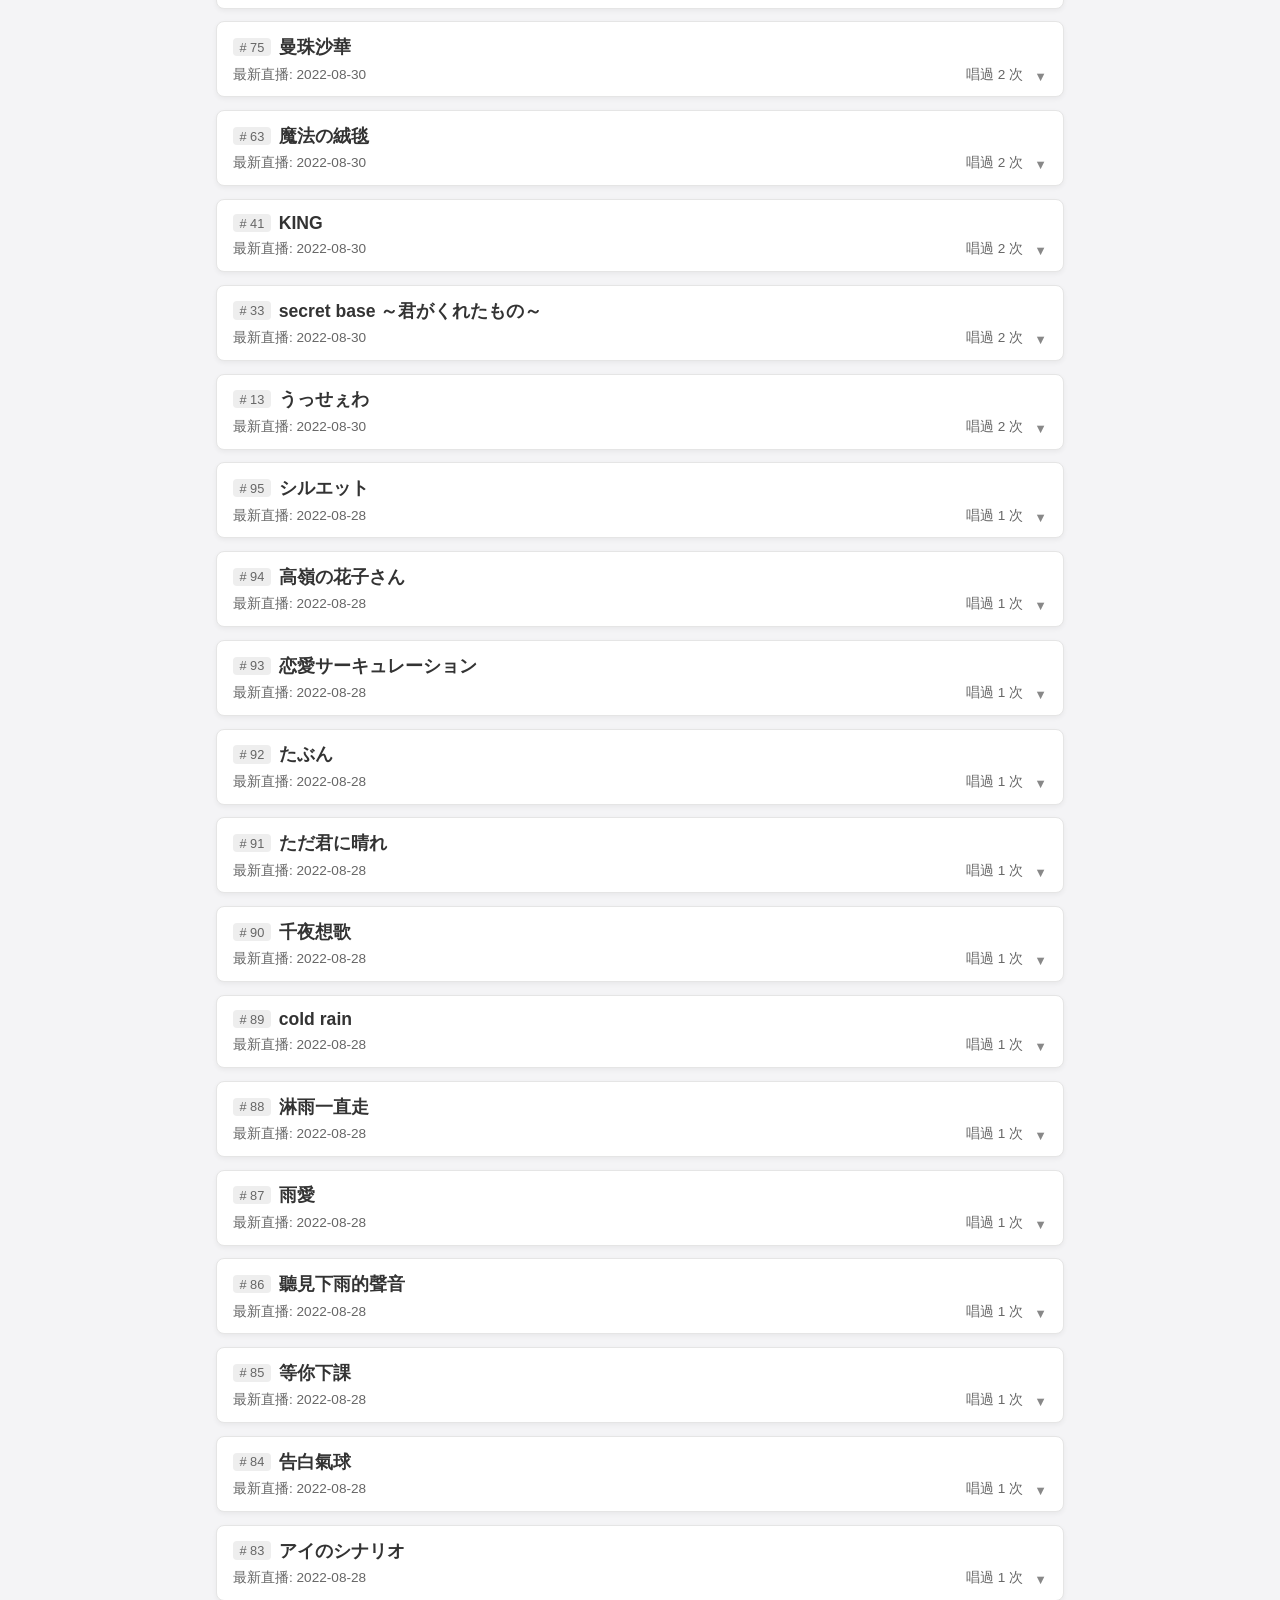
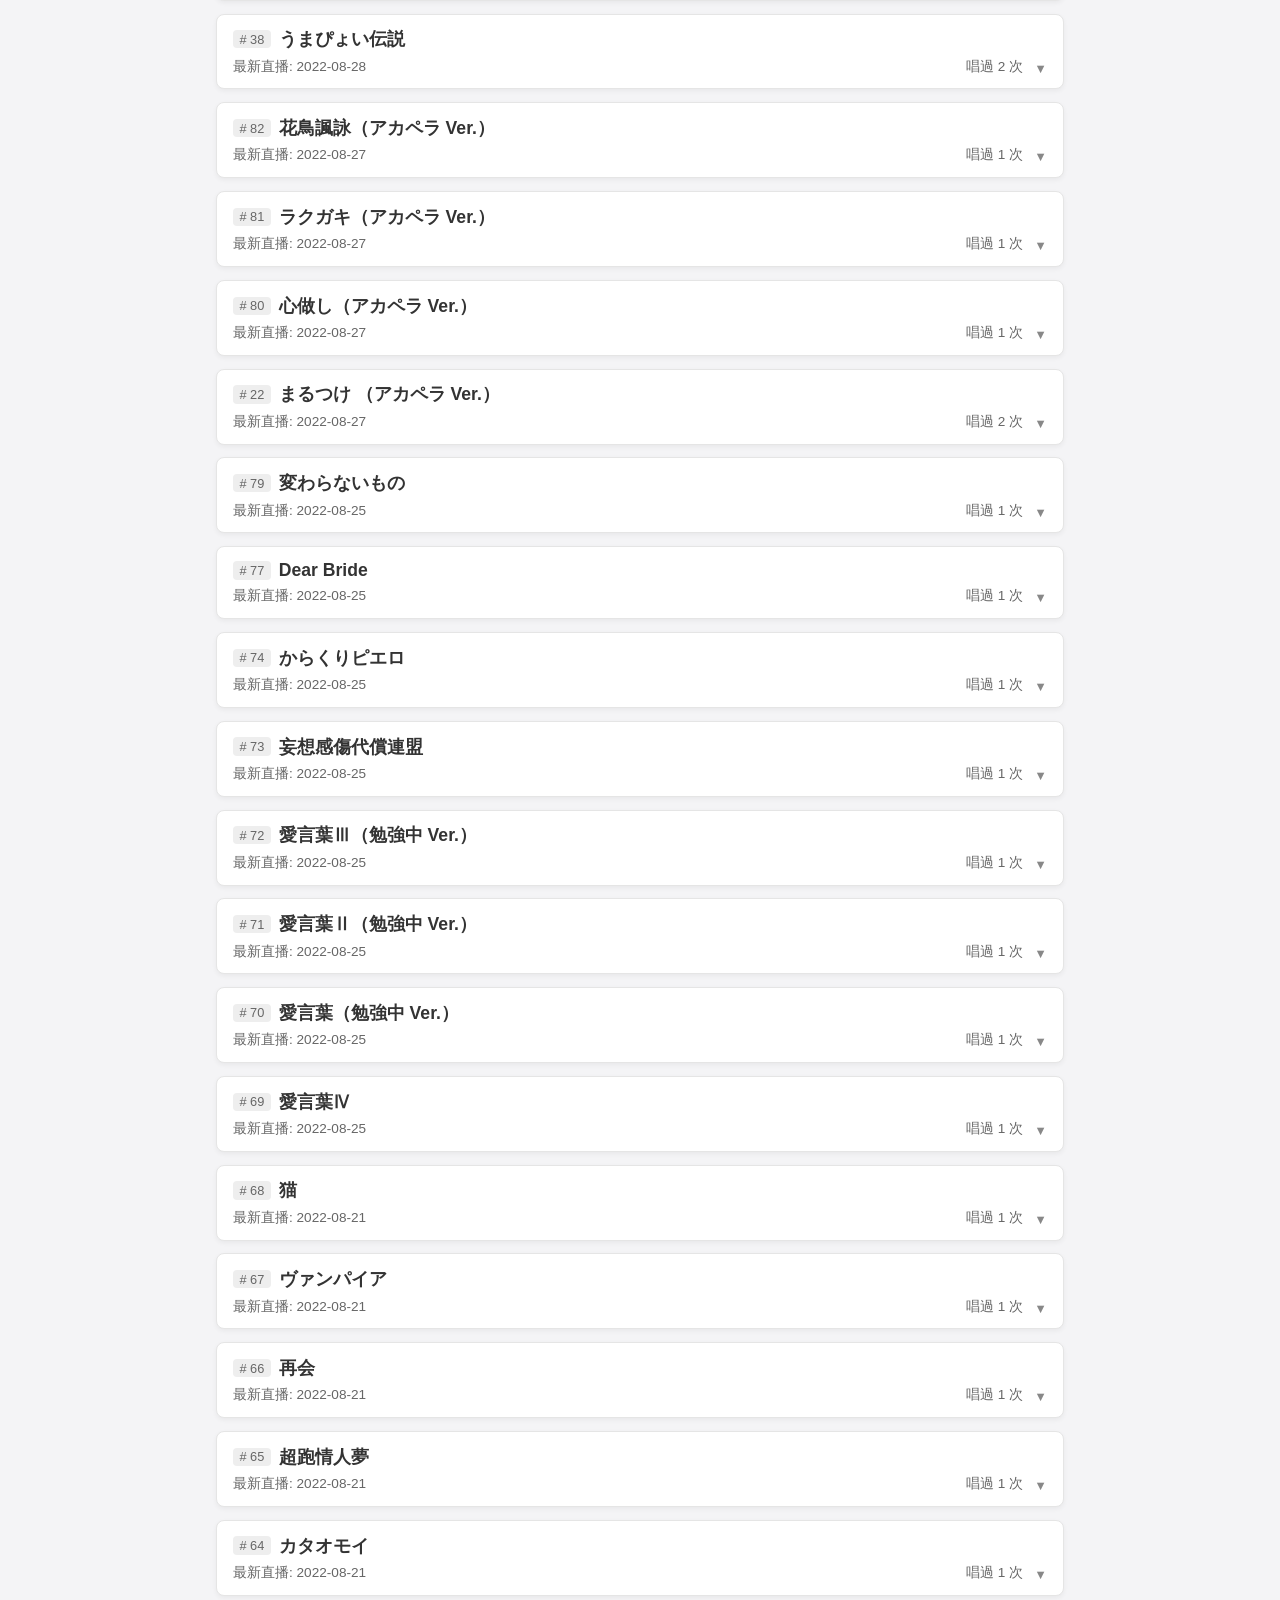
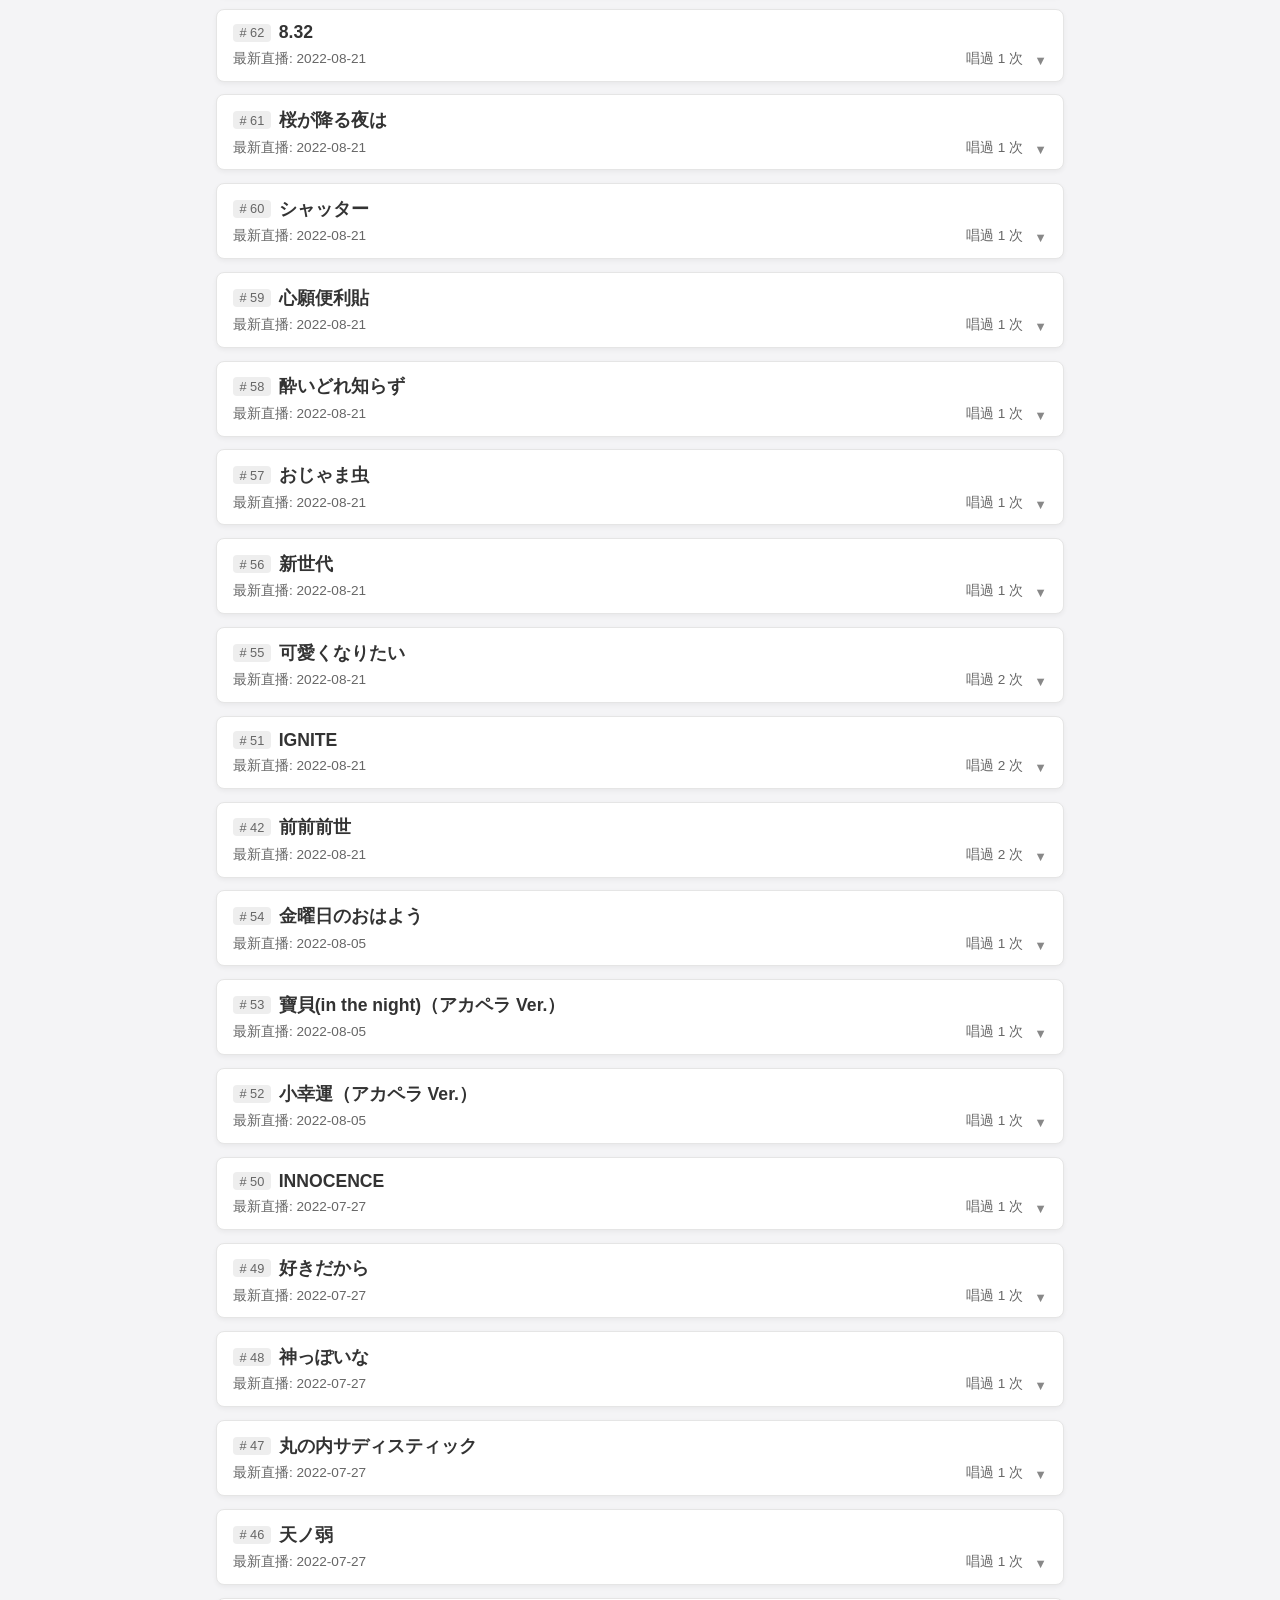
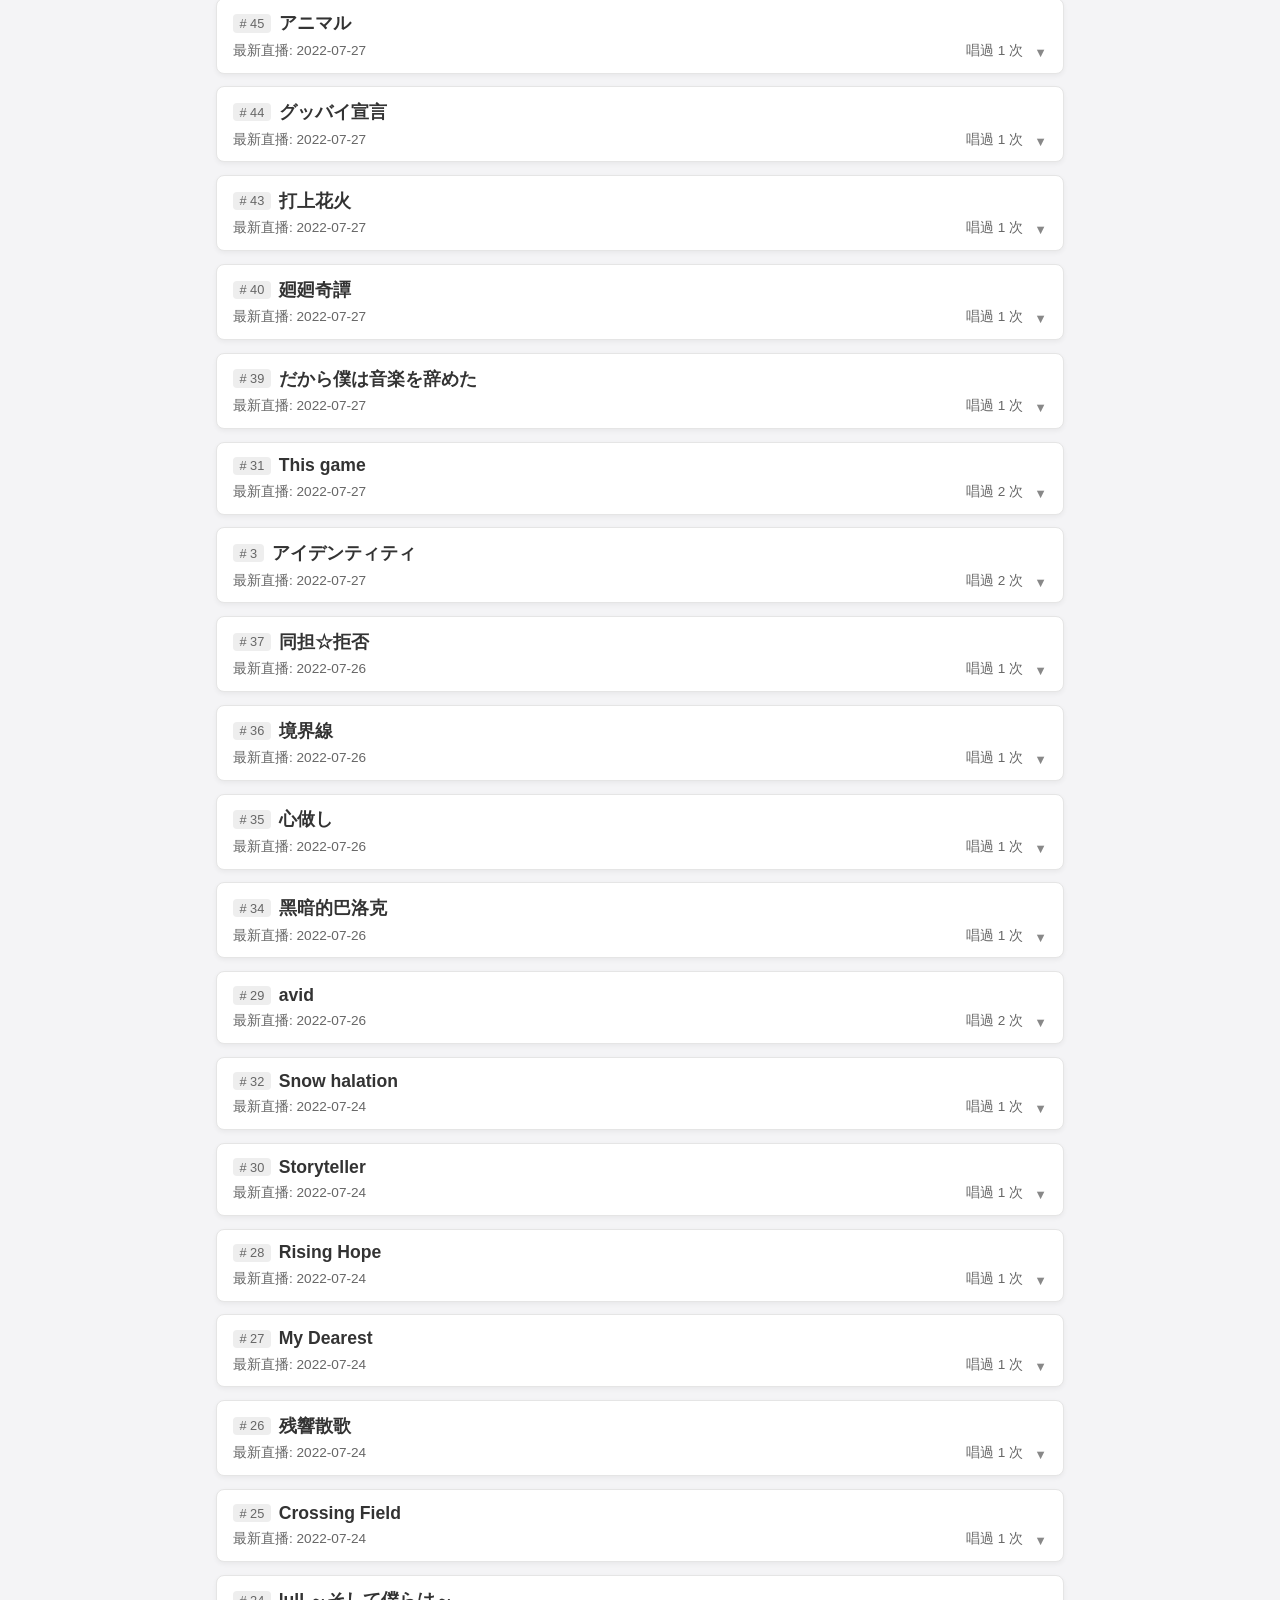
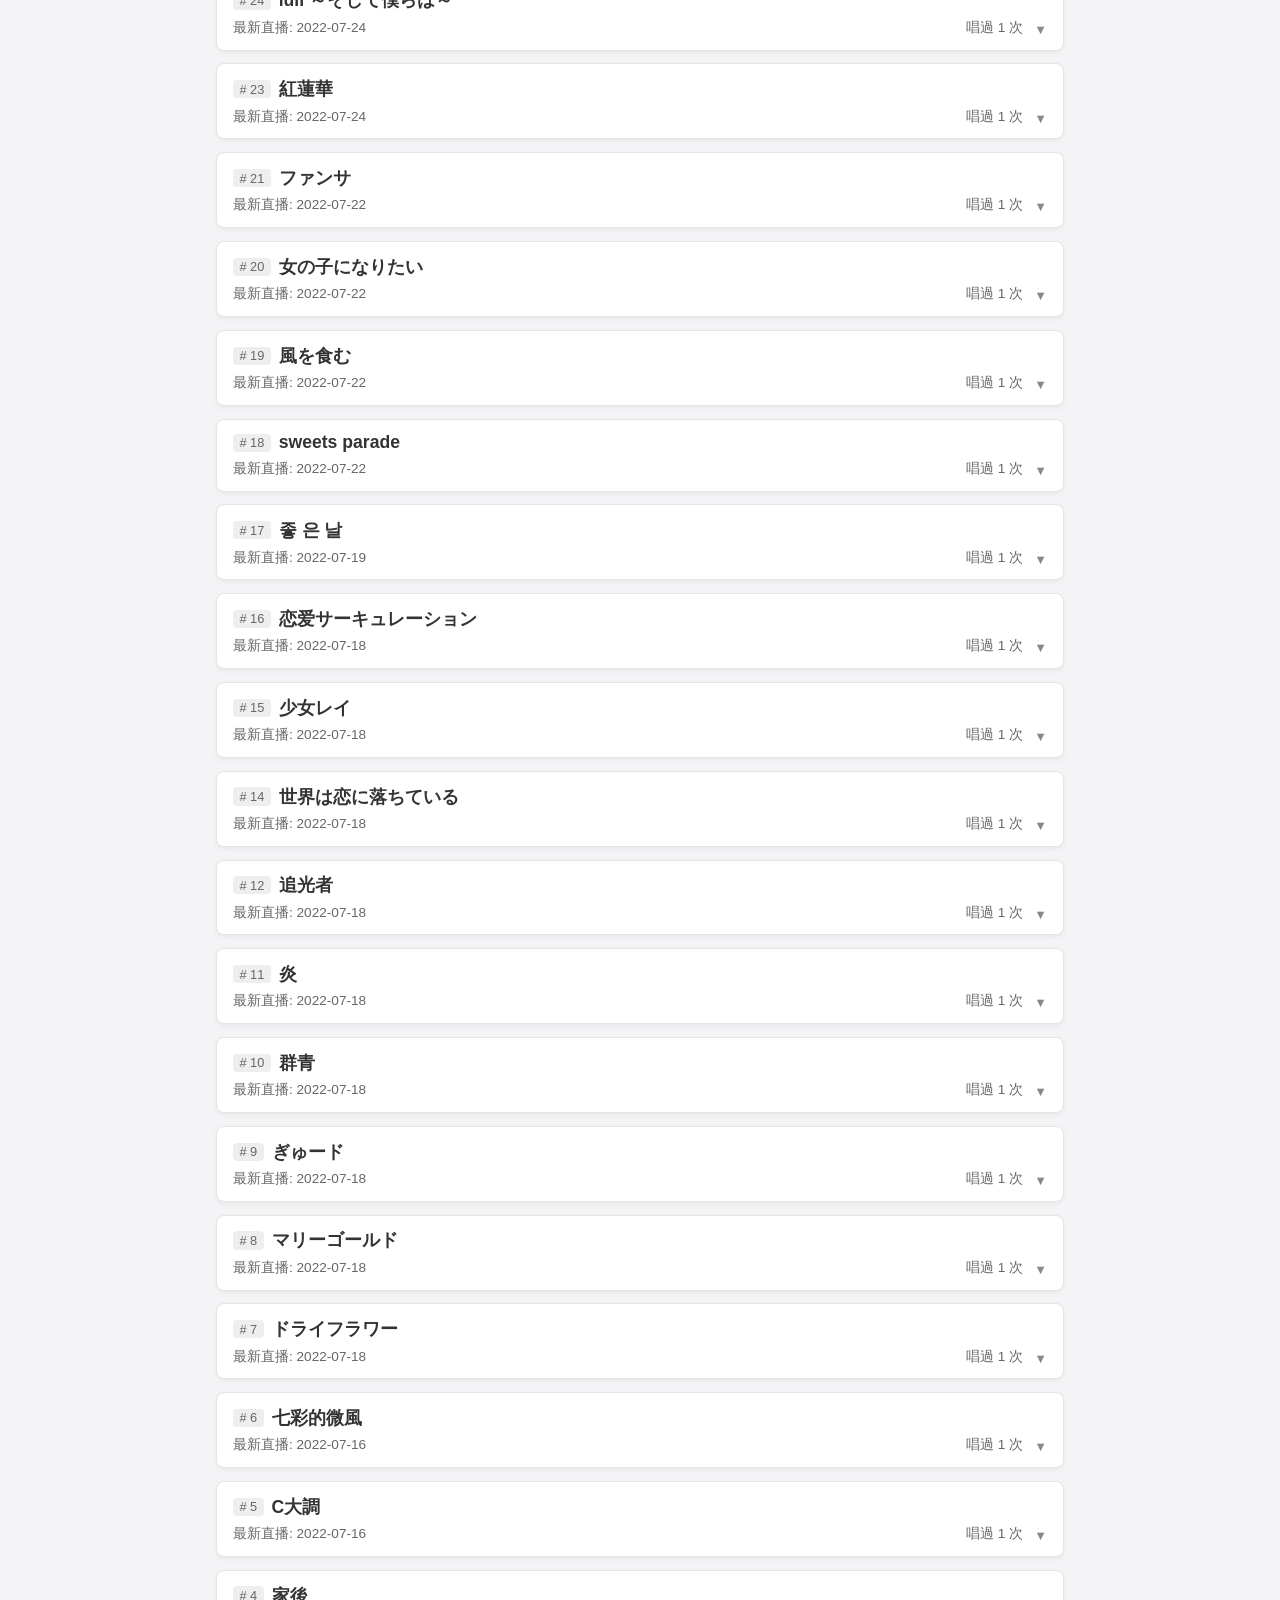
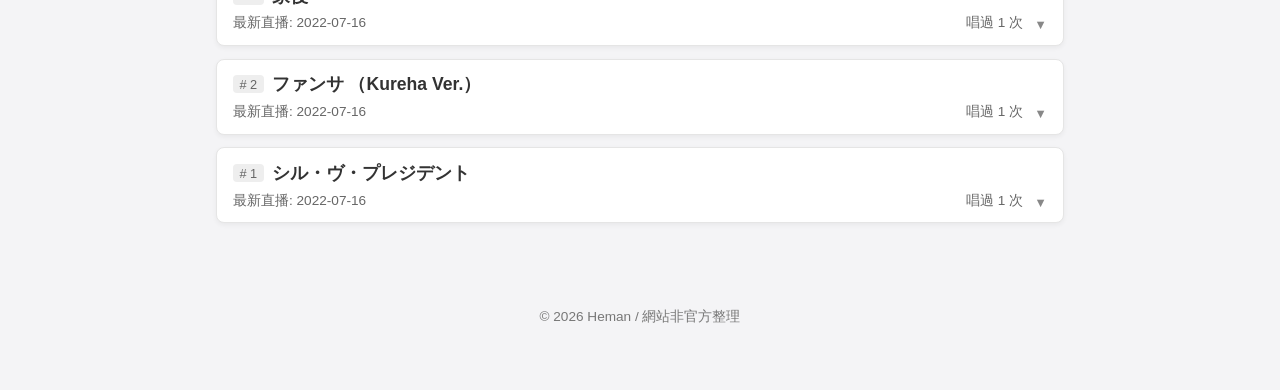
==== commit 97d605d9: "Update index.html" ====
--- a/index.html
+++ b/index.html
@@ -31,7 +31,7 @@
       </div>
  
       <!-- 內嵌播放器 Toggle Switch 開關 -->
-      <label class="embed-toggle-switch" title="內建播放模式">
+      <label class="embed-toggle-wrapper" title="播放模式">
         <span class="toggle-label-text">啟用播放器 </span>
         <span class="embed-toggle-switch">
           <input type="checkbox" id="embedPlayerToggle">
--- a/style.css
+++ b/style.css
@@ -176,7 +176,7 @@
   height: 20px;
   width: 20px;
   left: 3px;
-  bottom: 3px;
+  top: 3px;
   background-color: white;
   transition: .3s;
   border-radius: 50%;
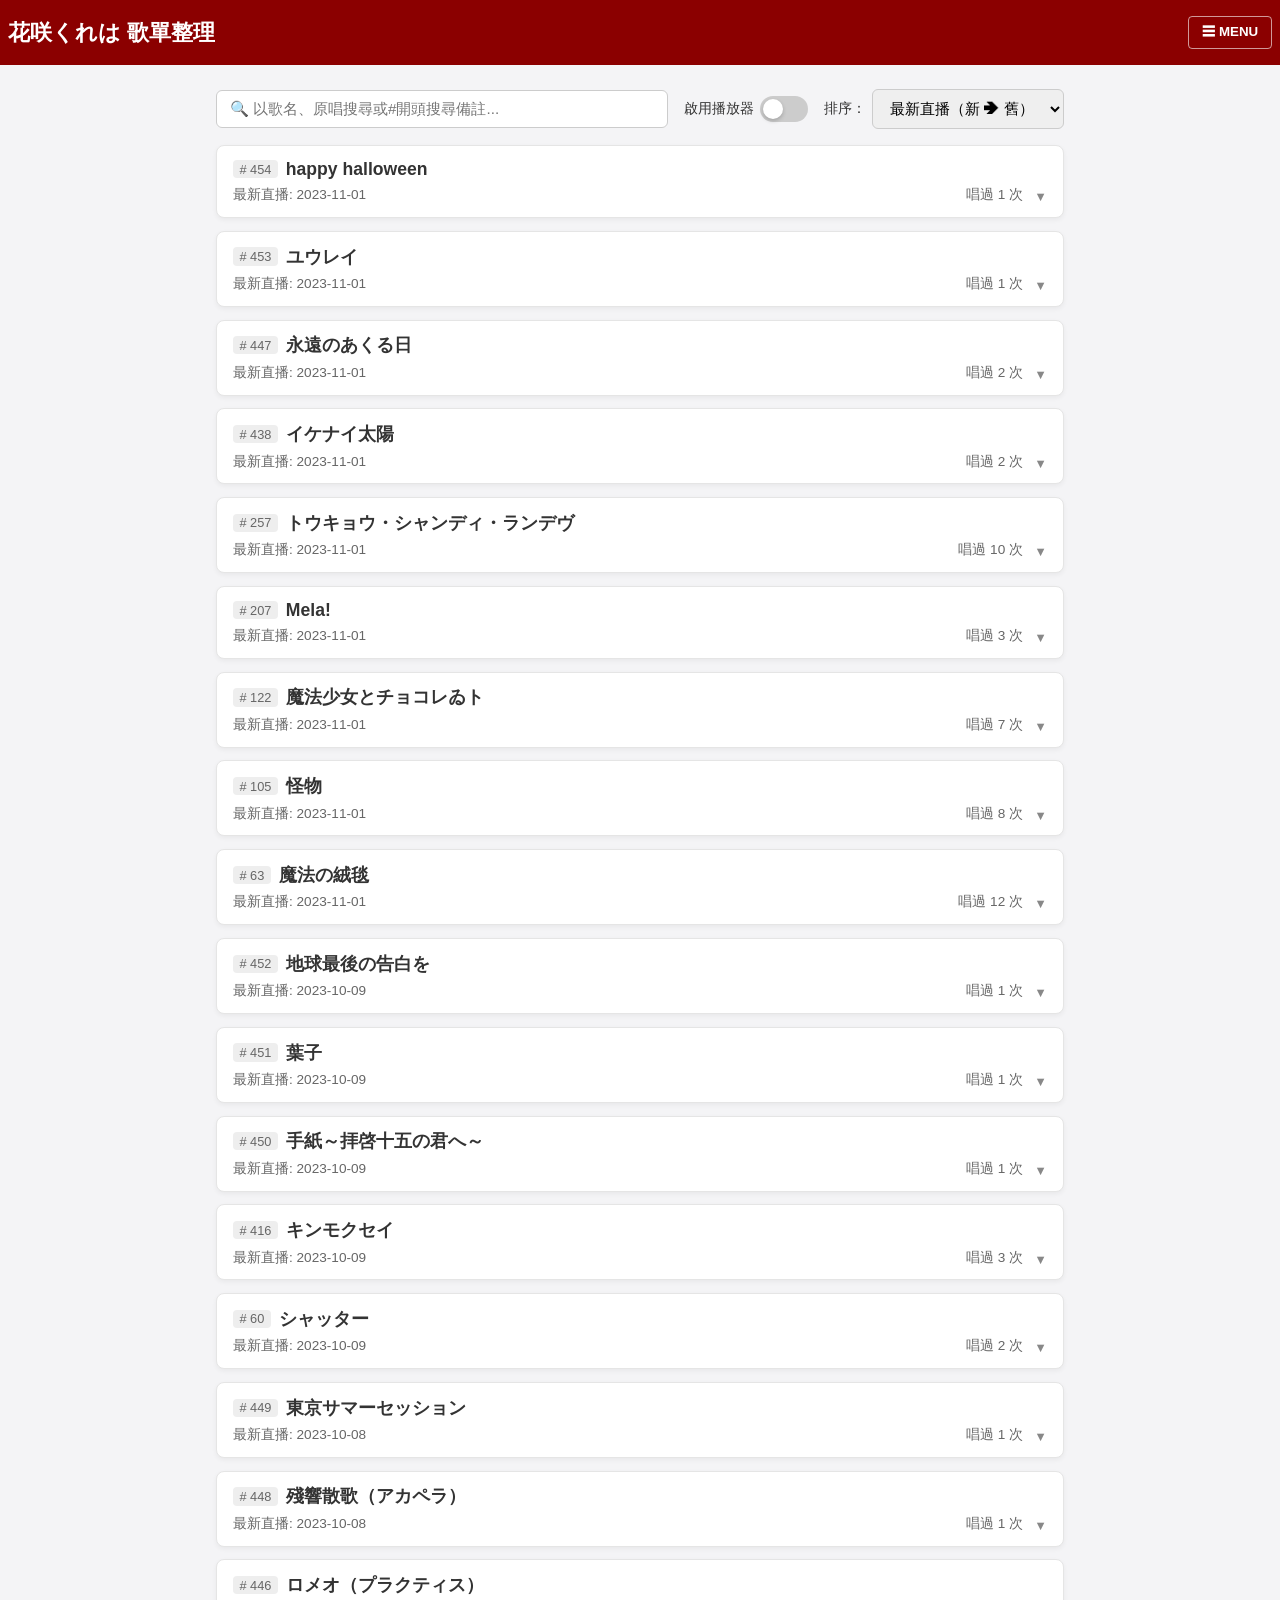
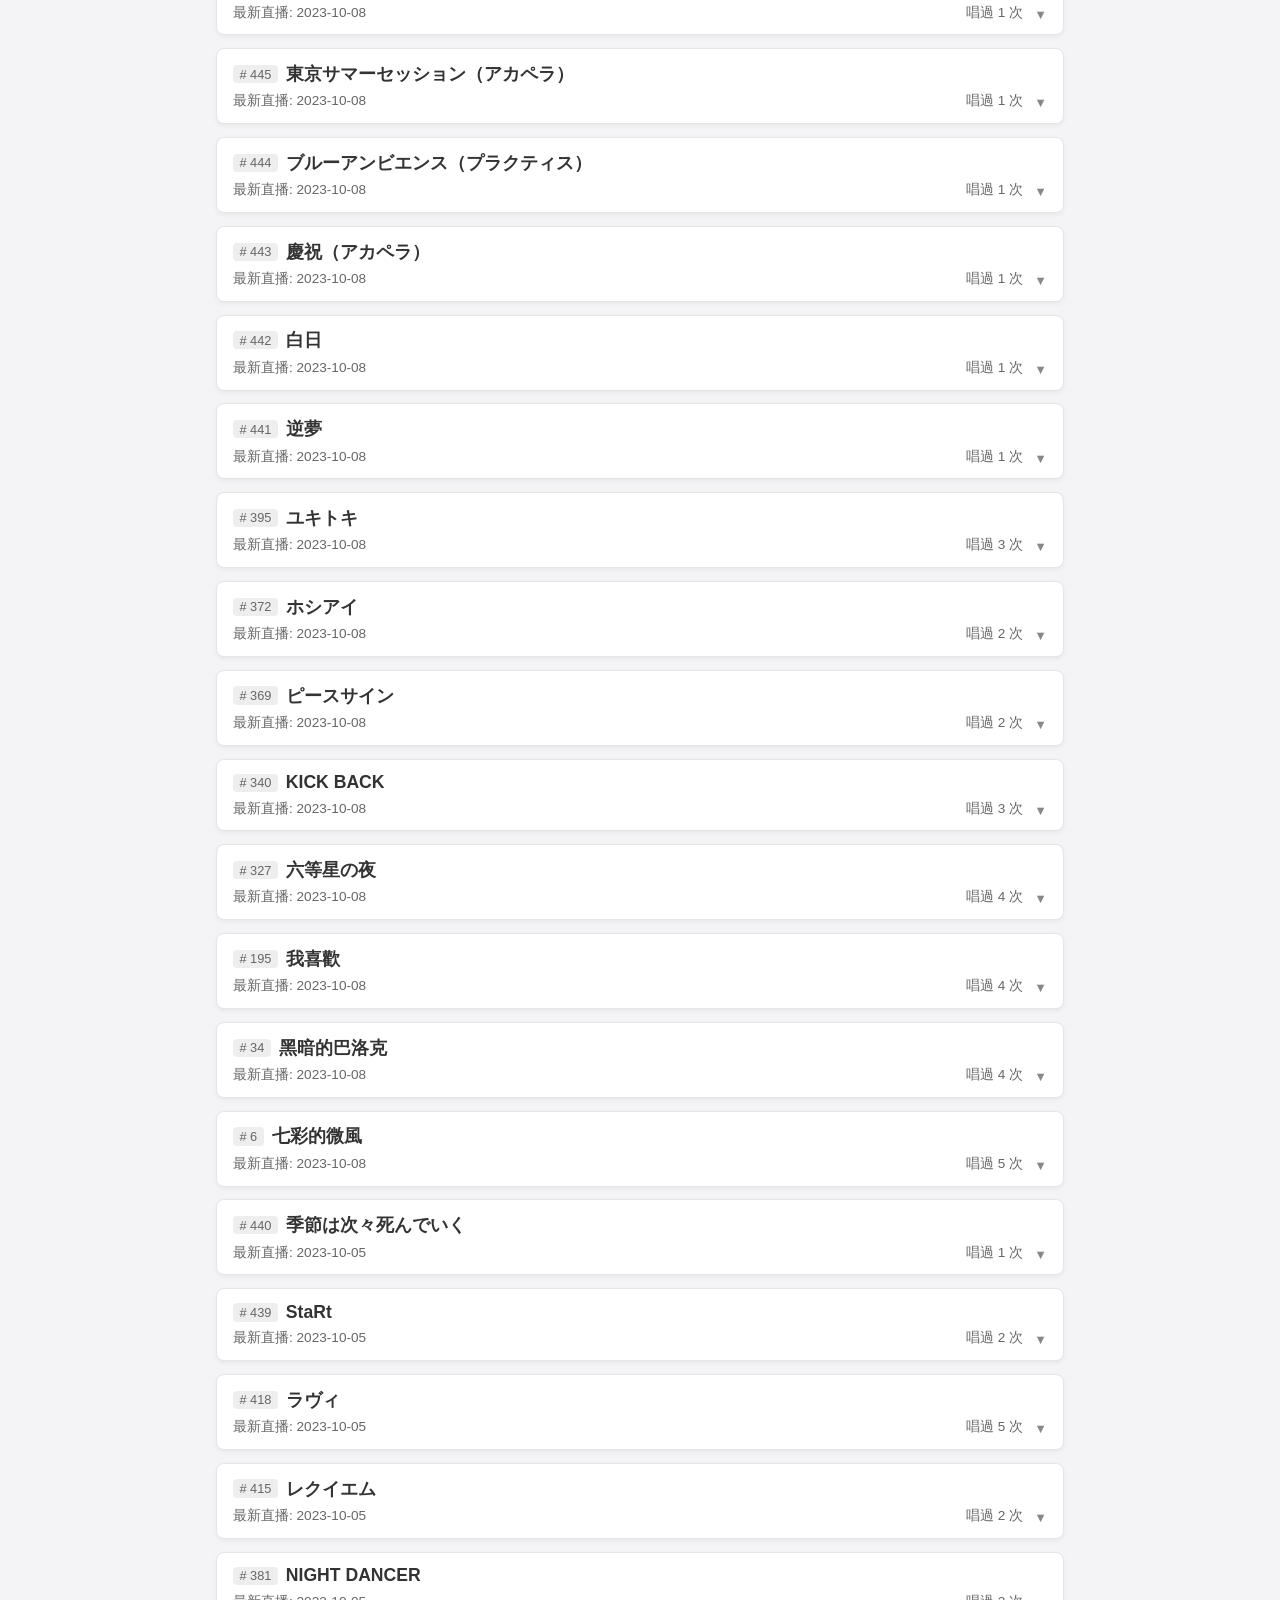
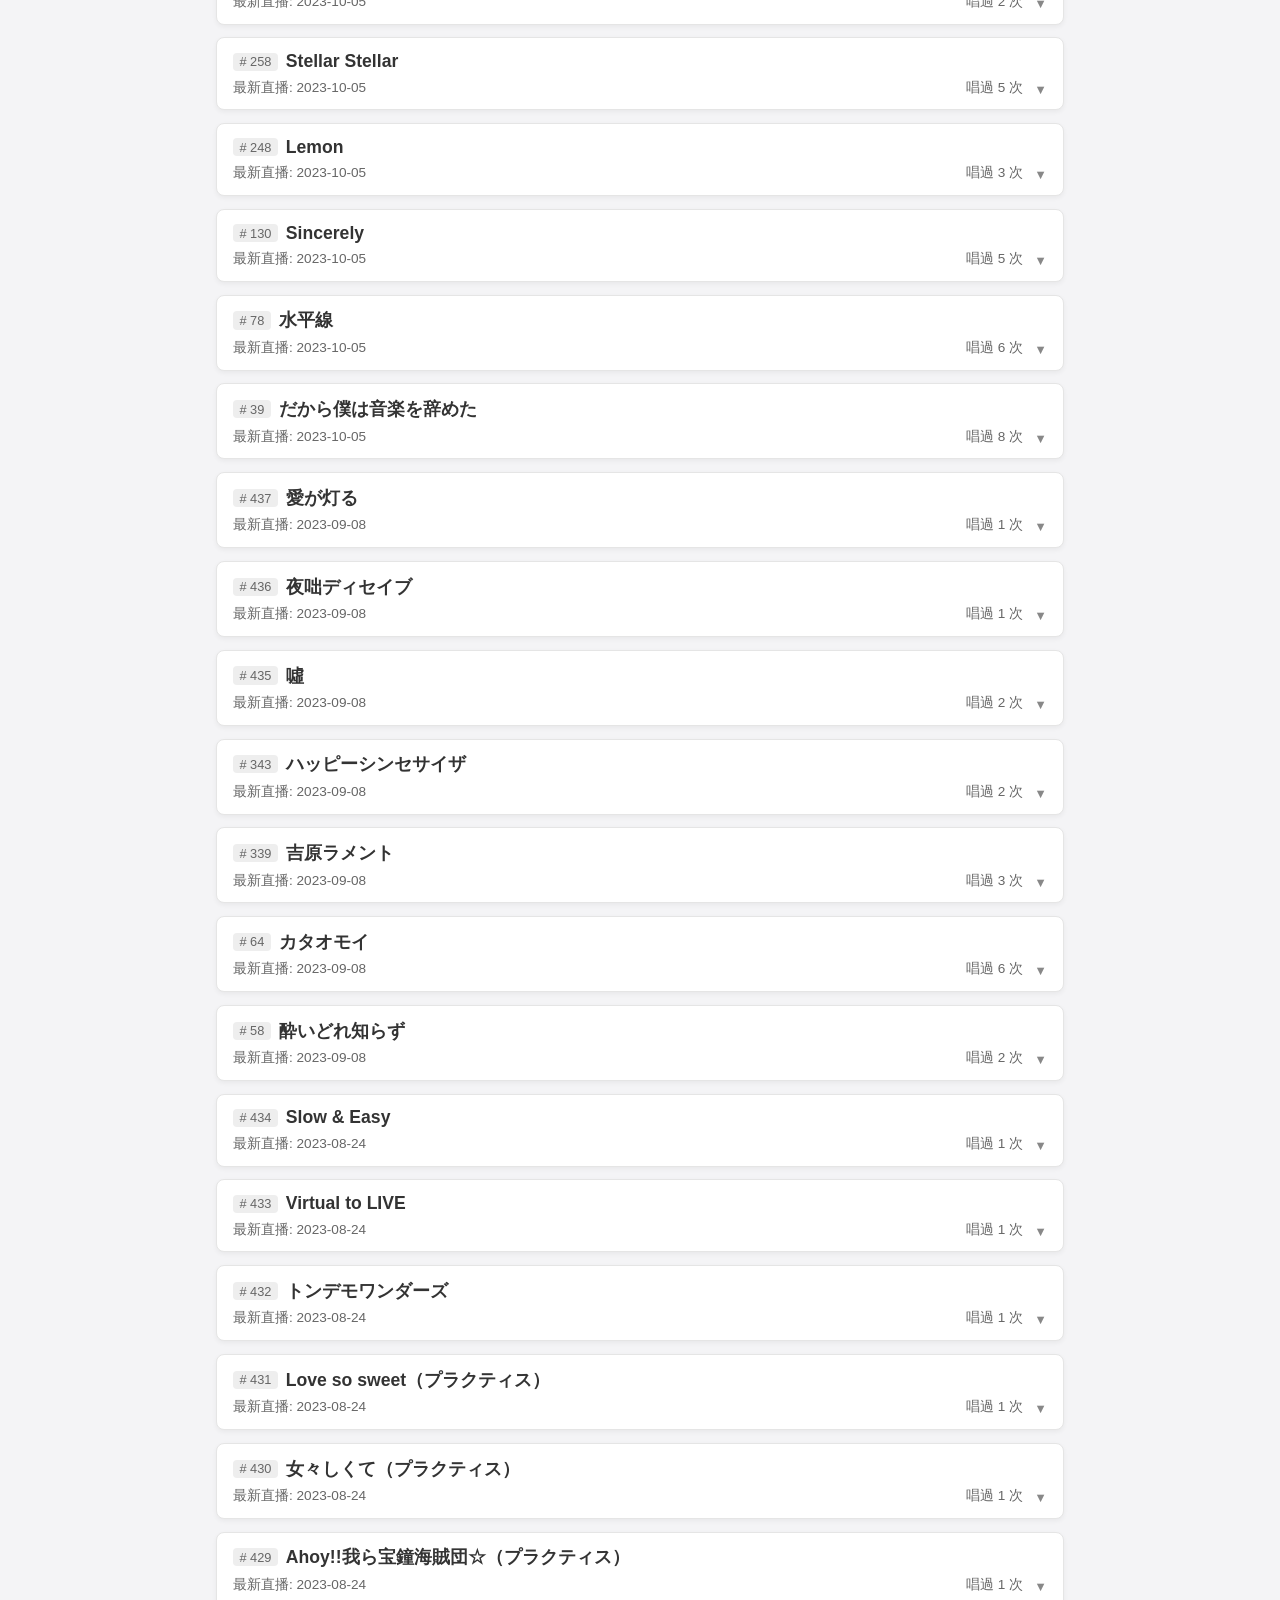
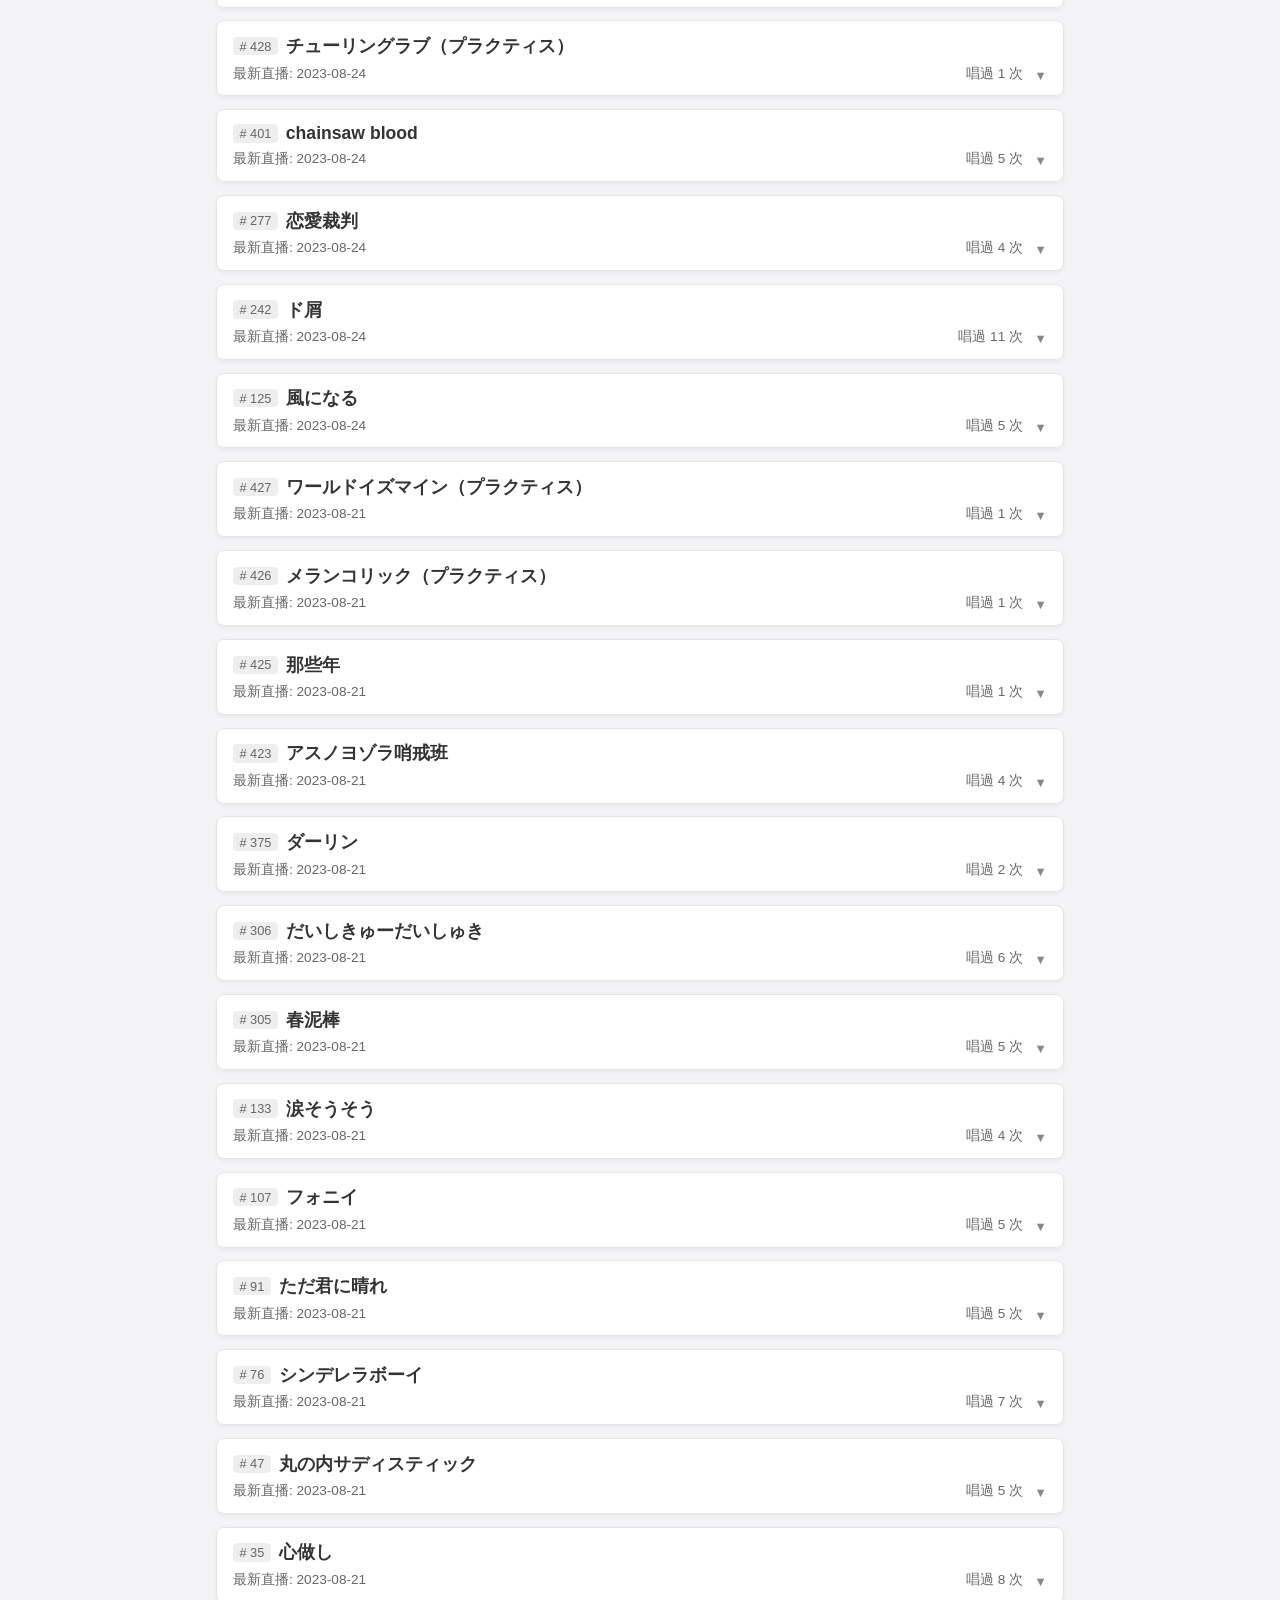
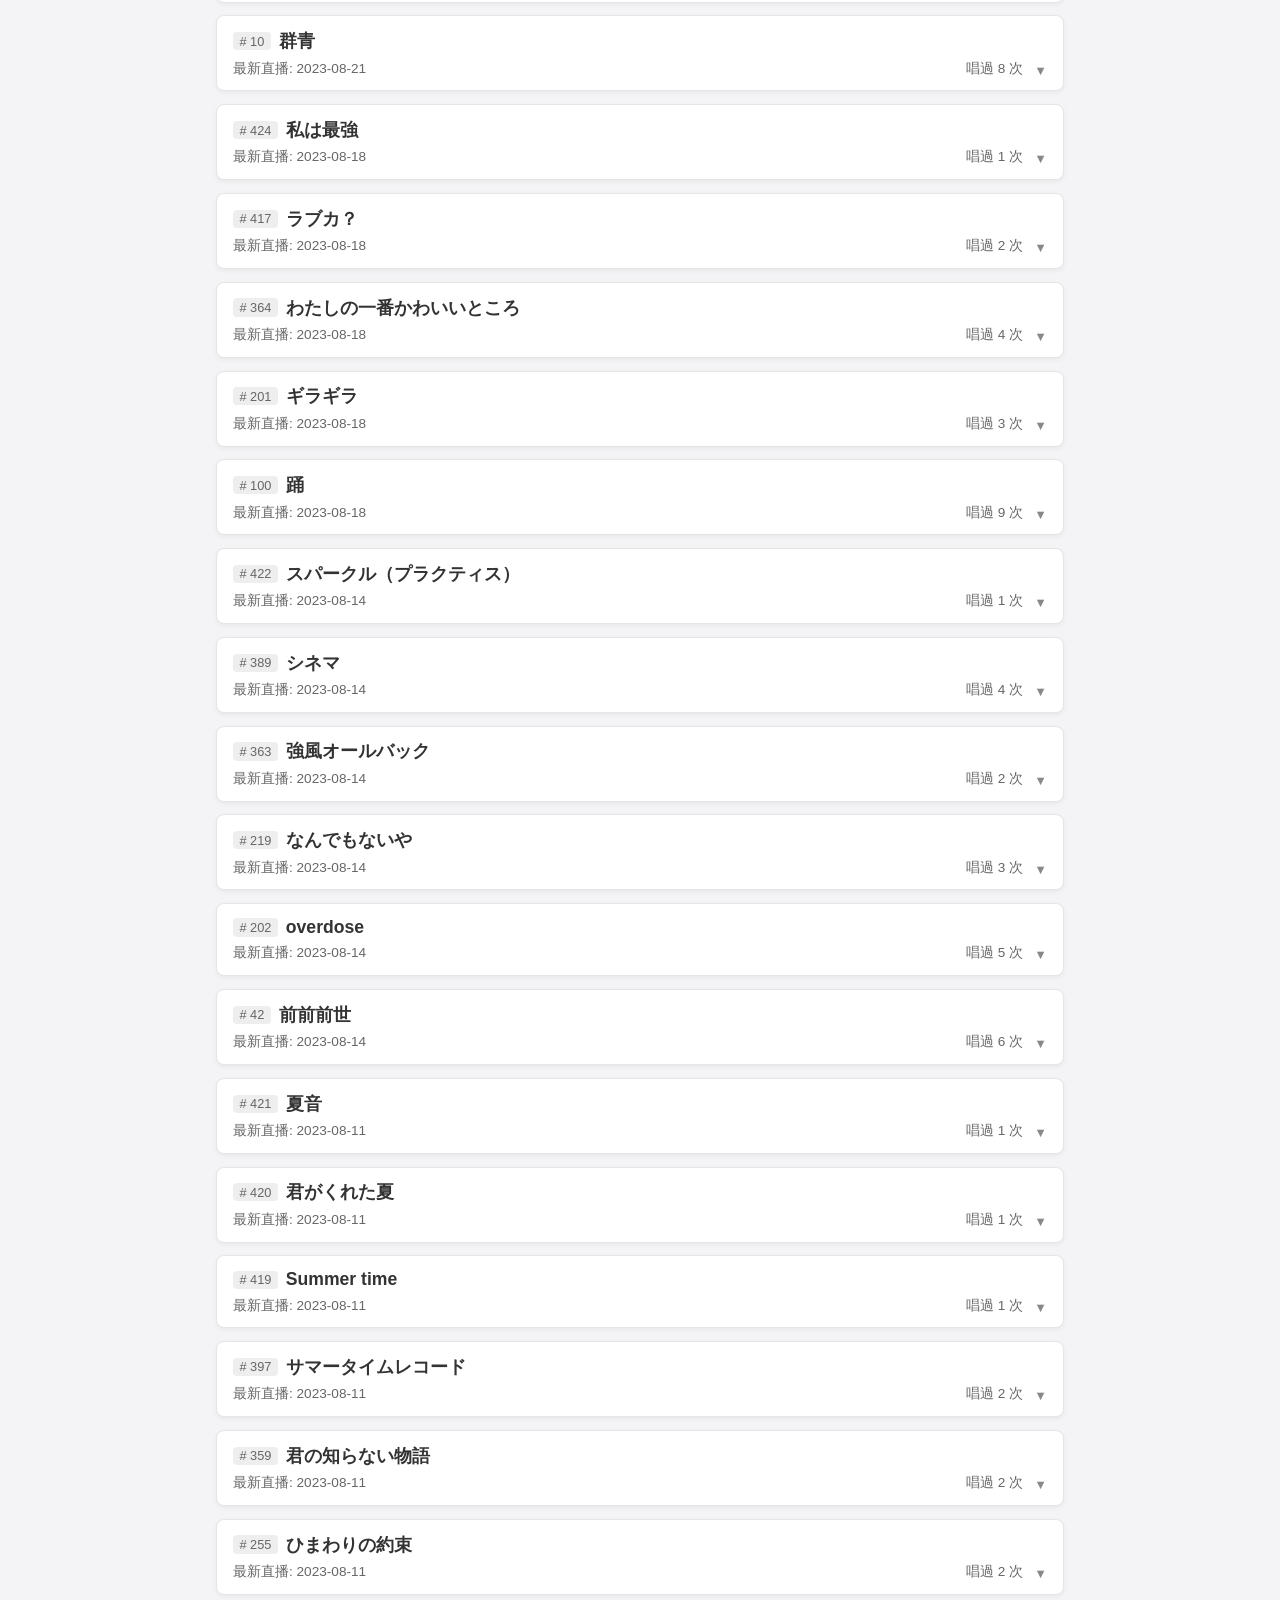
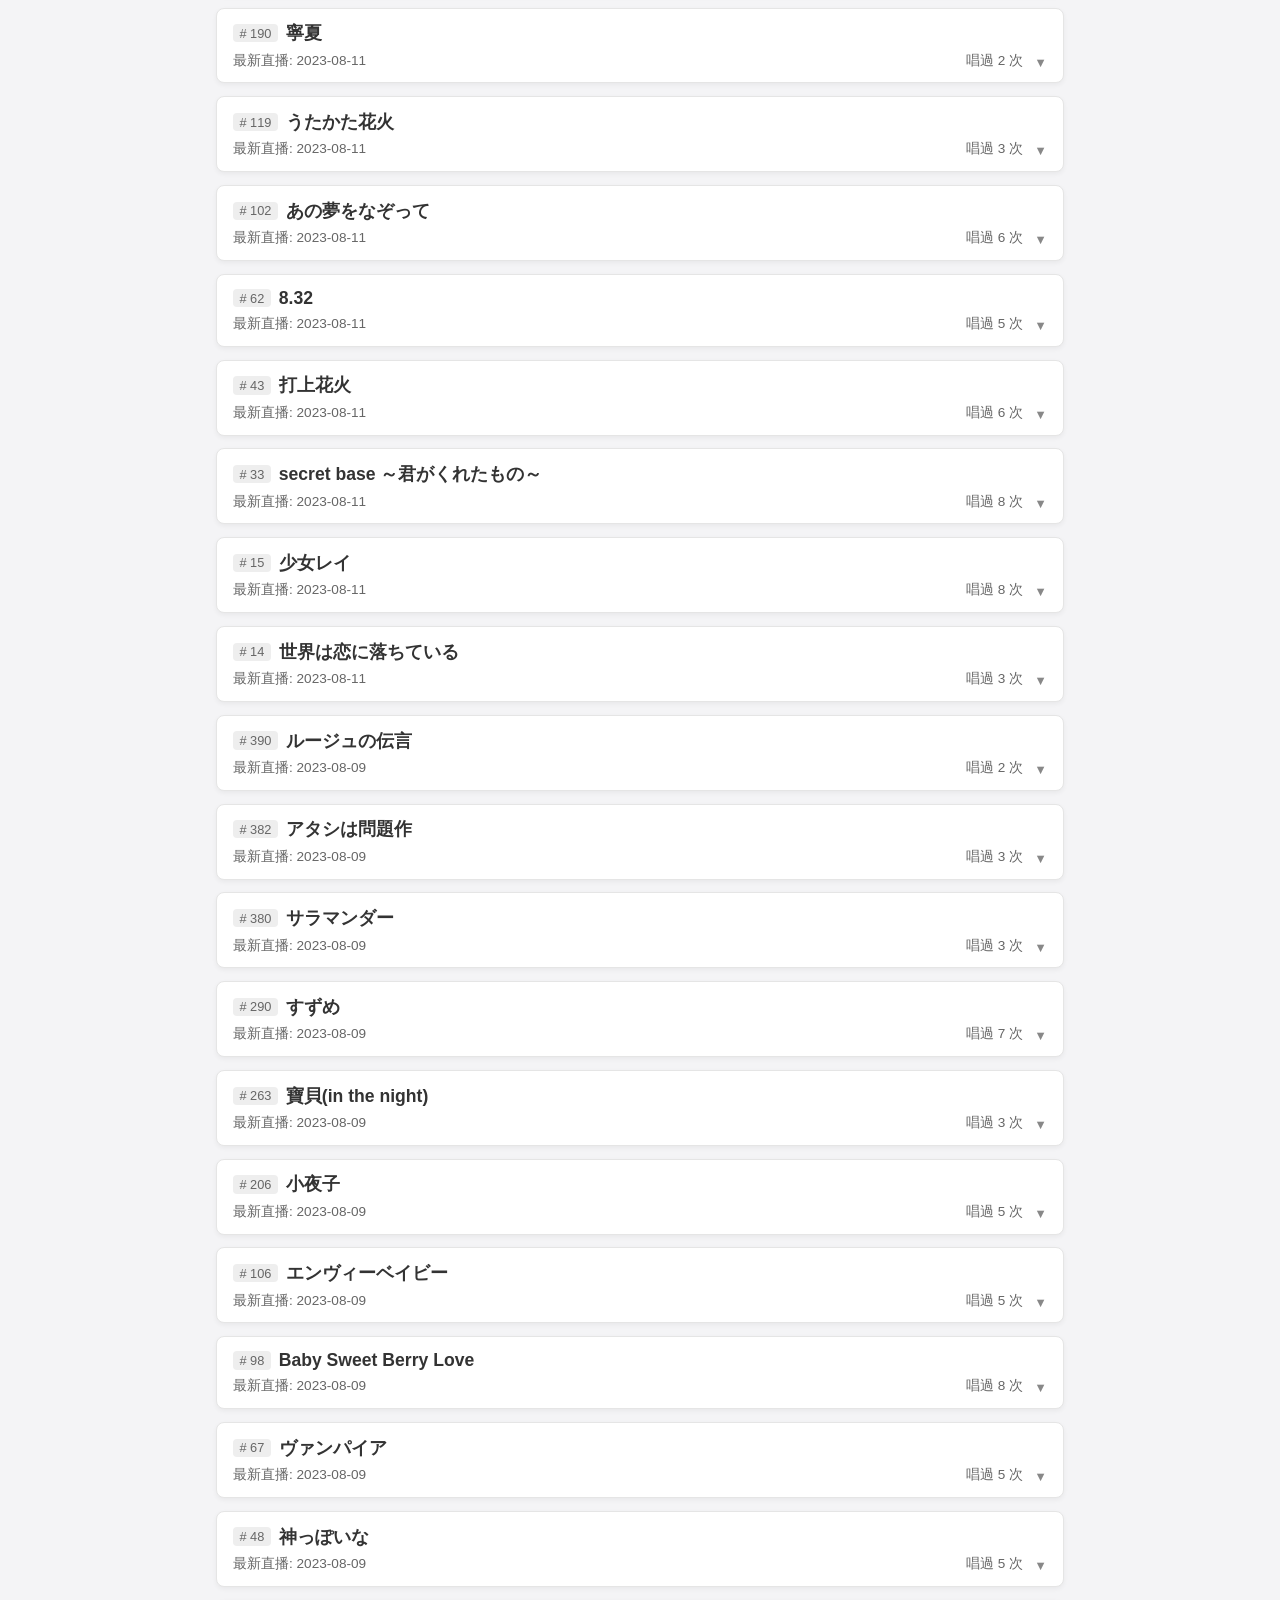
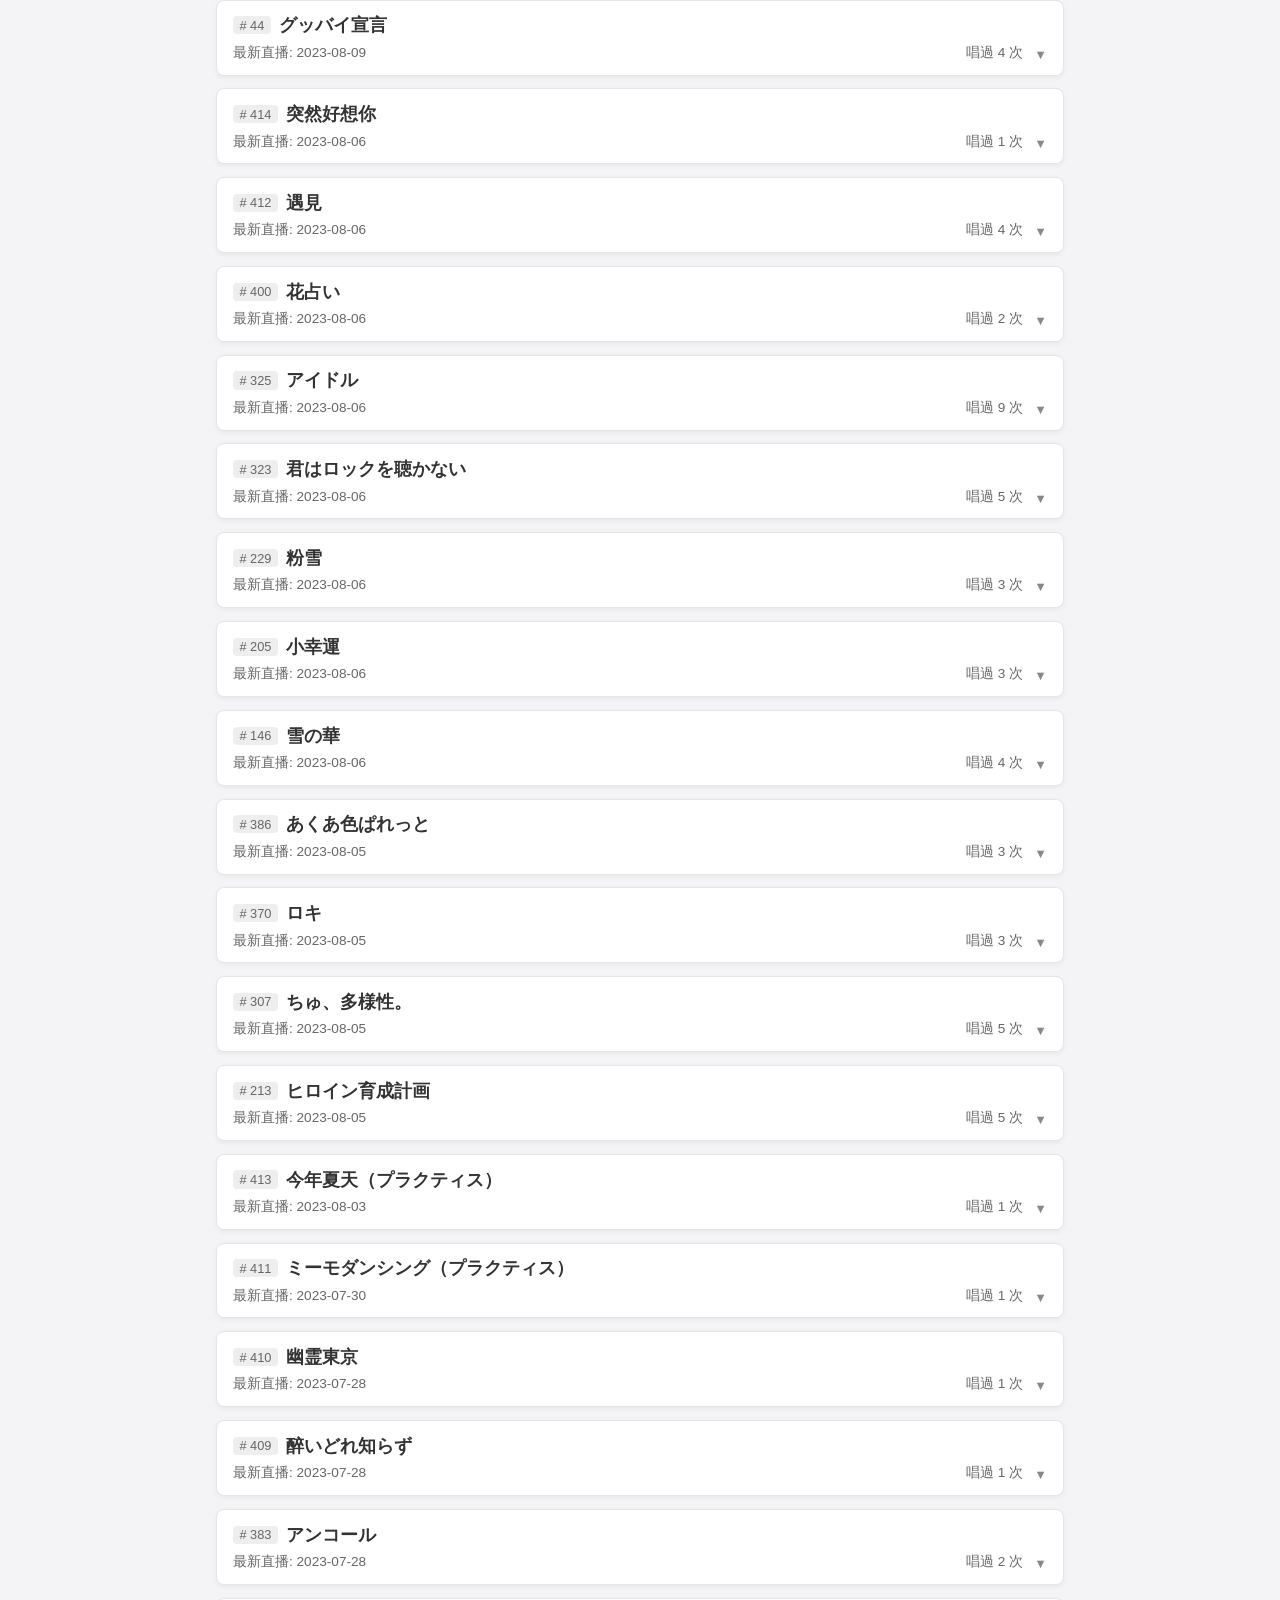
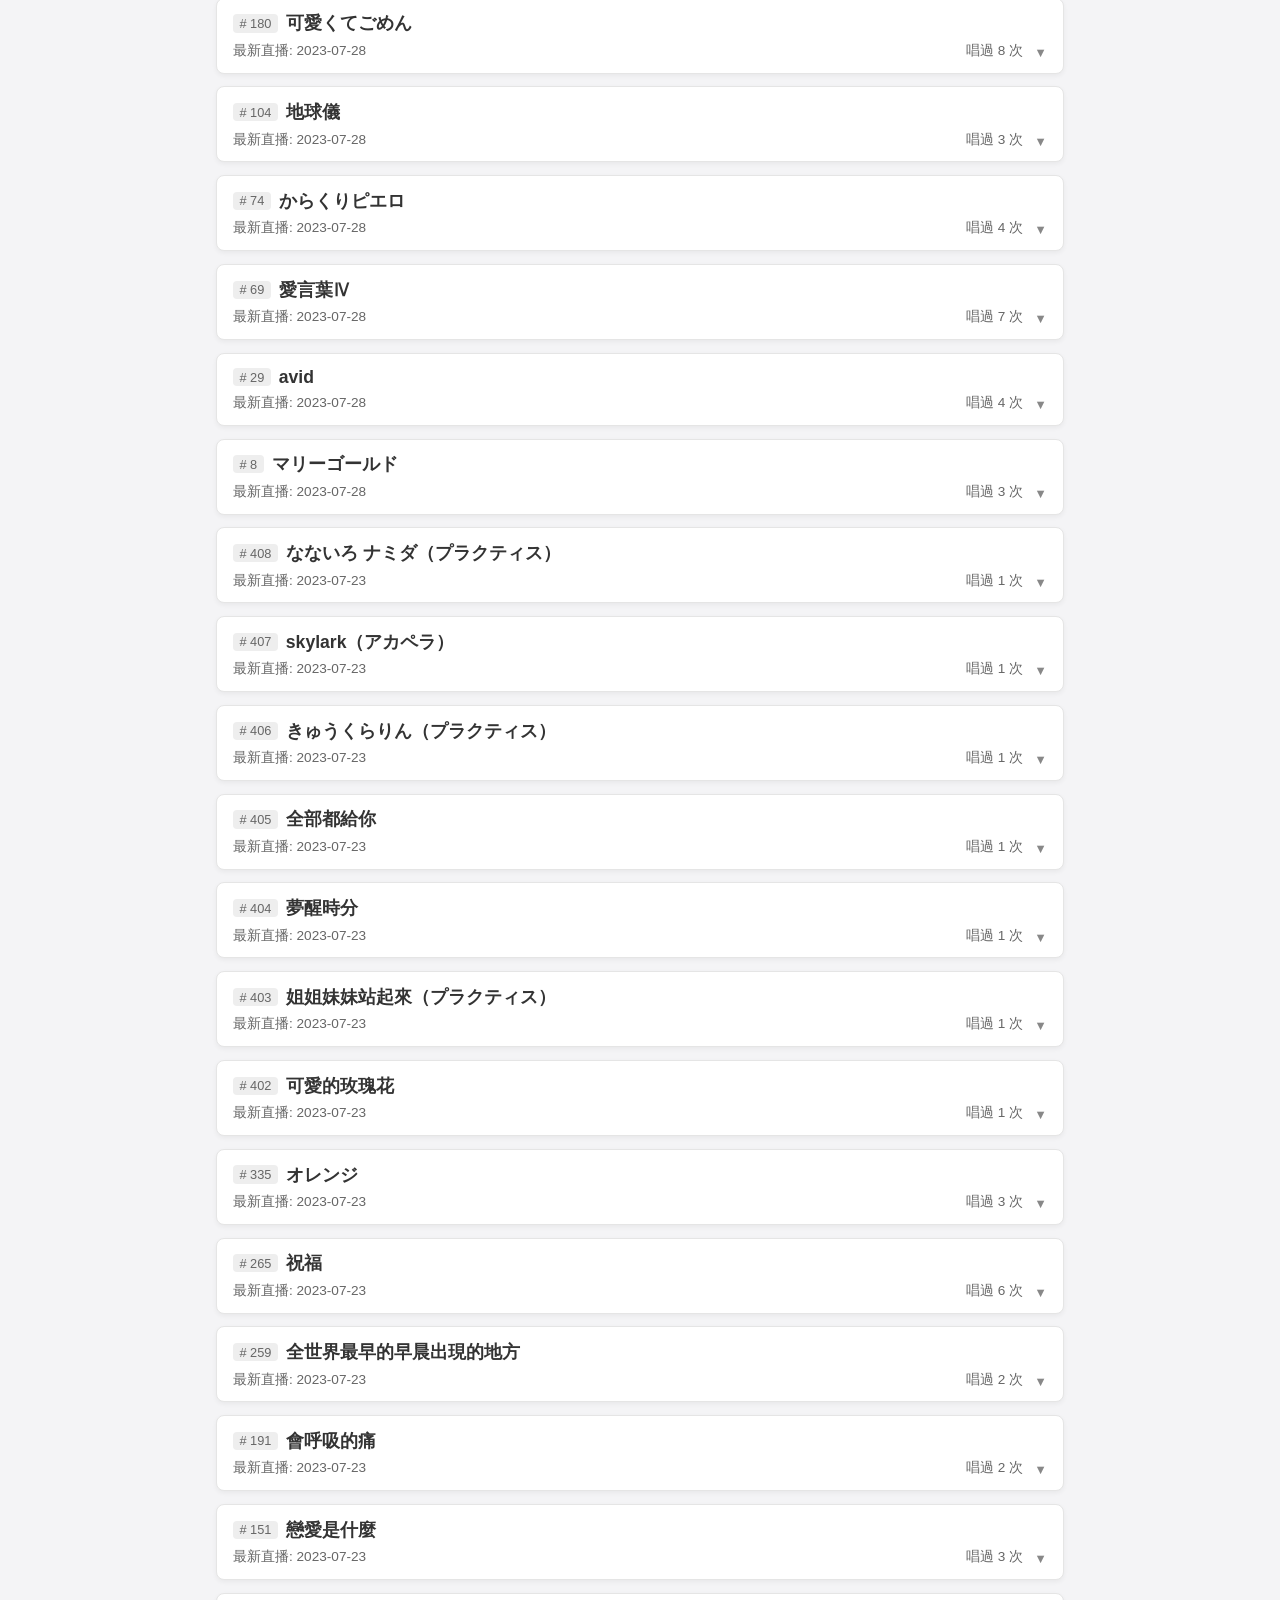
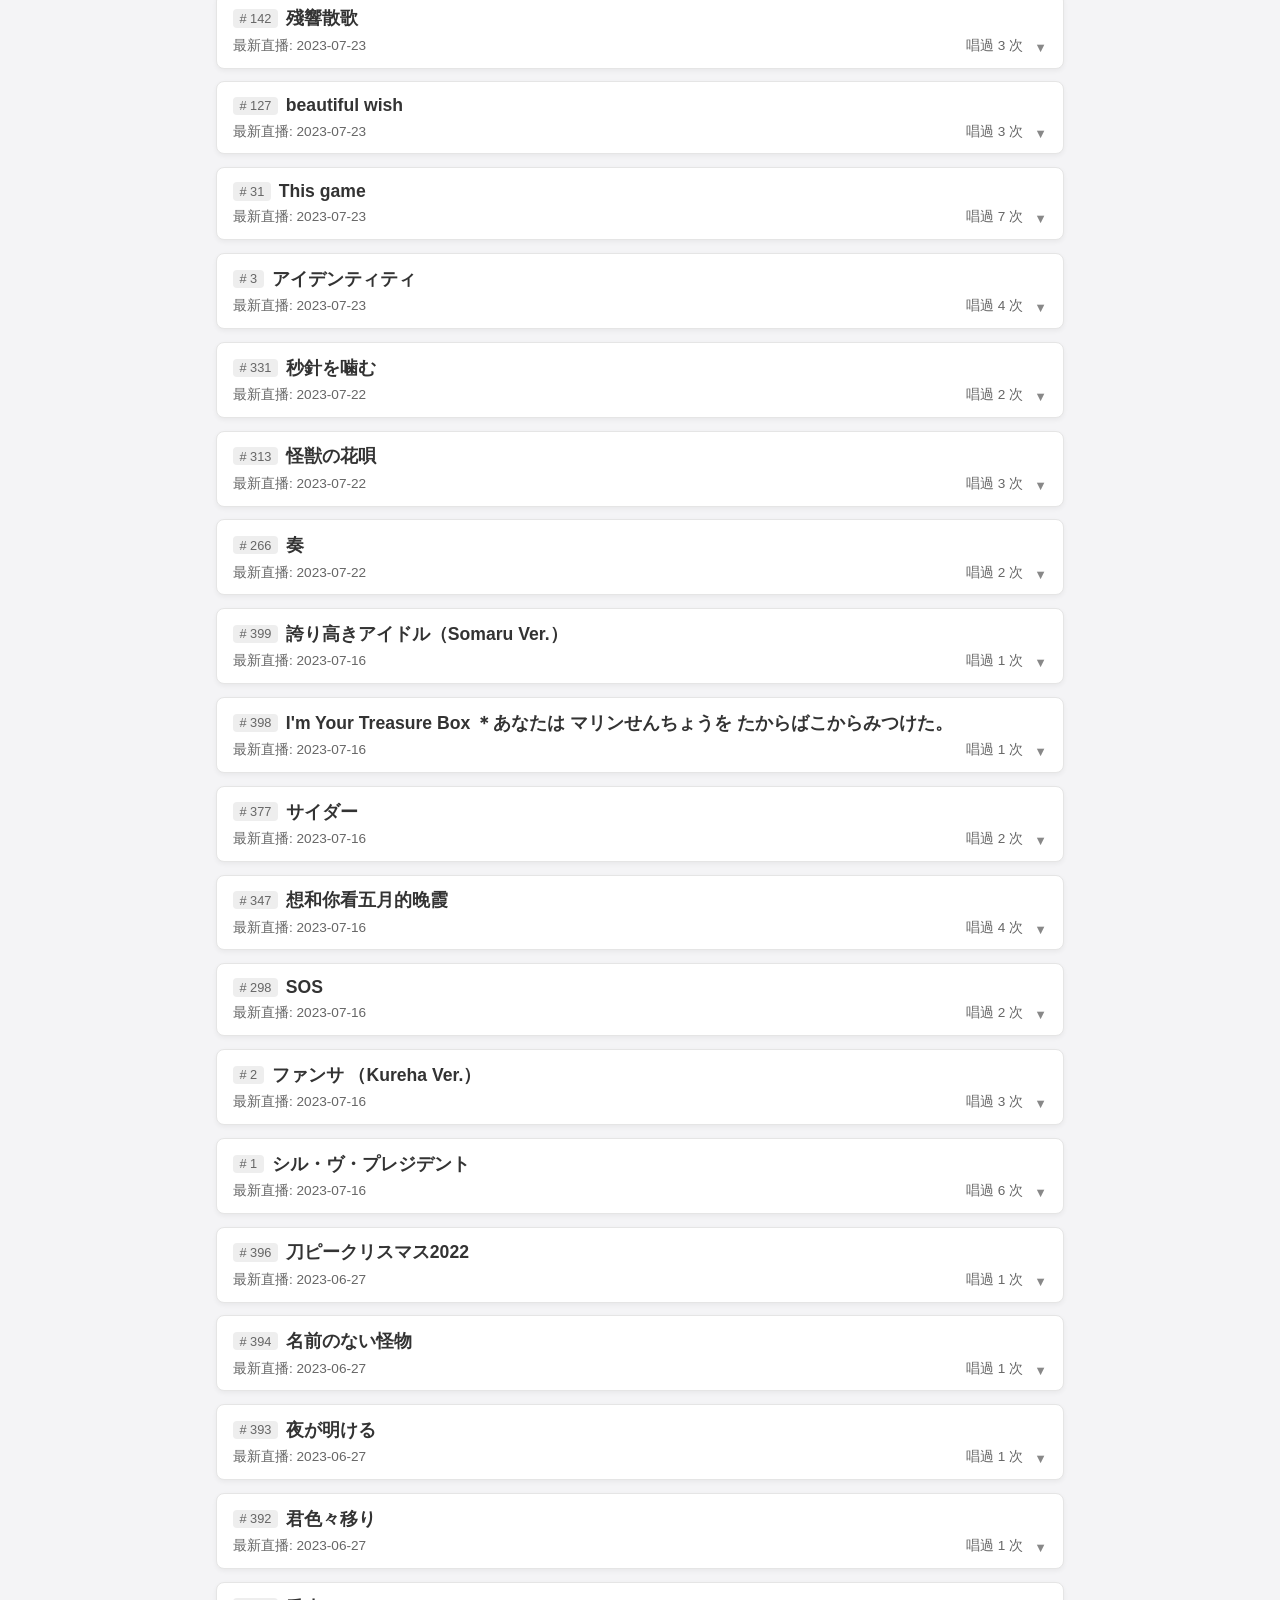
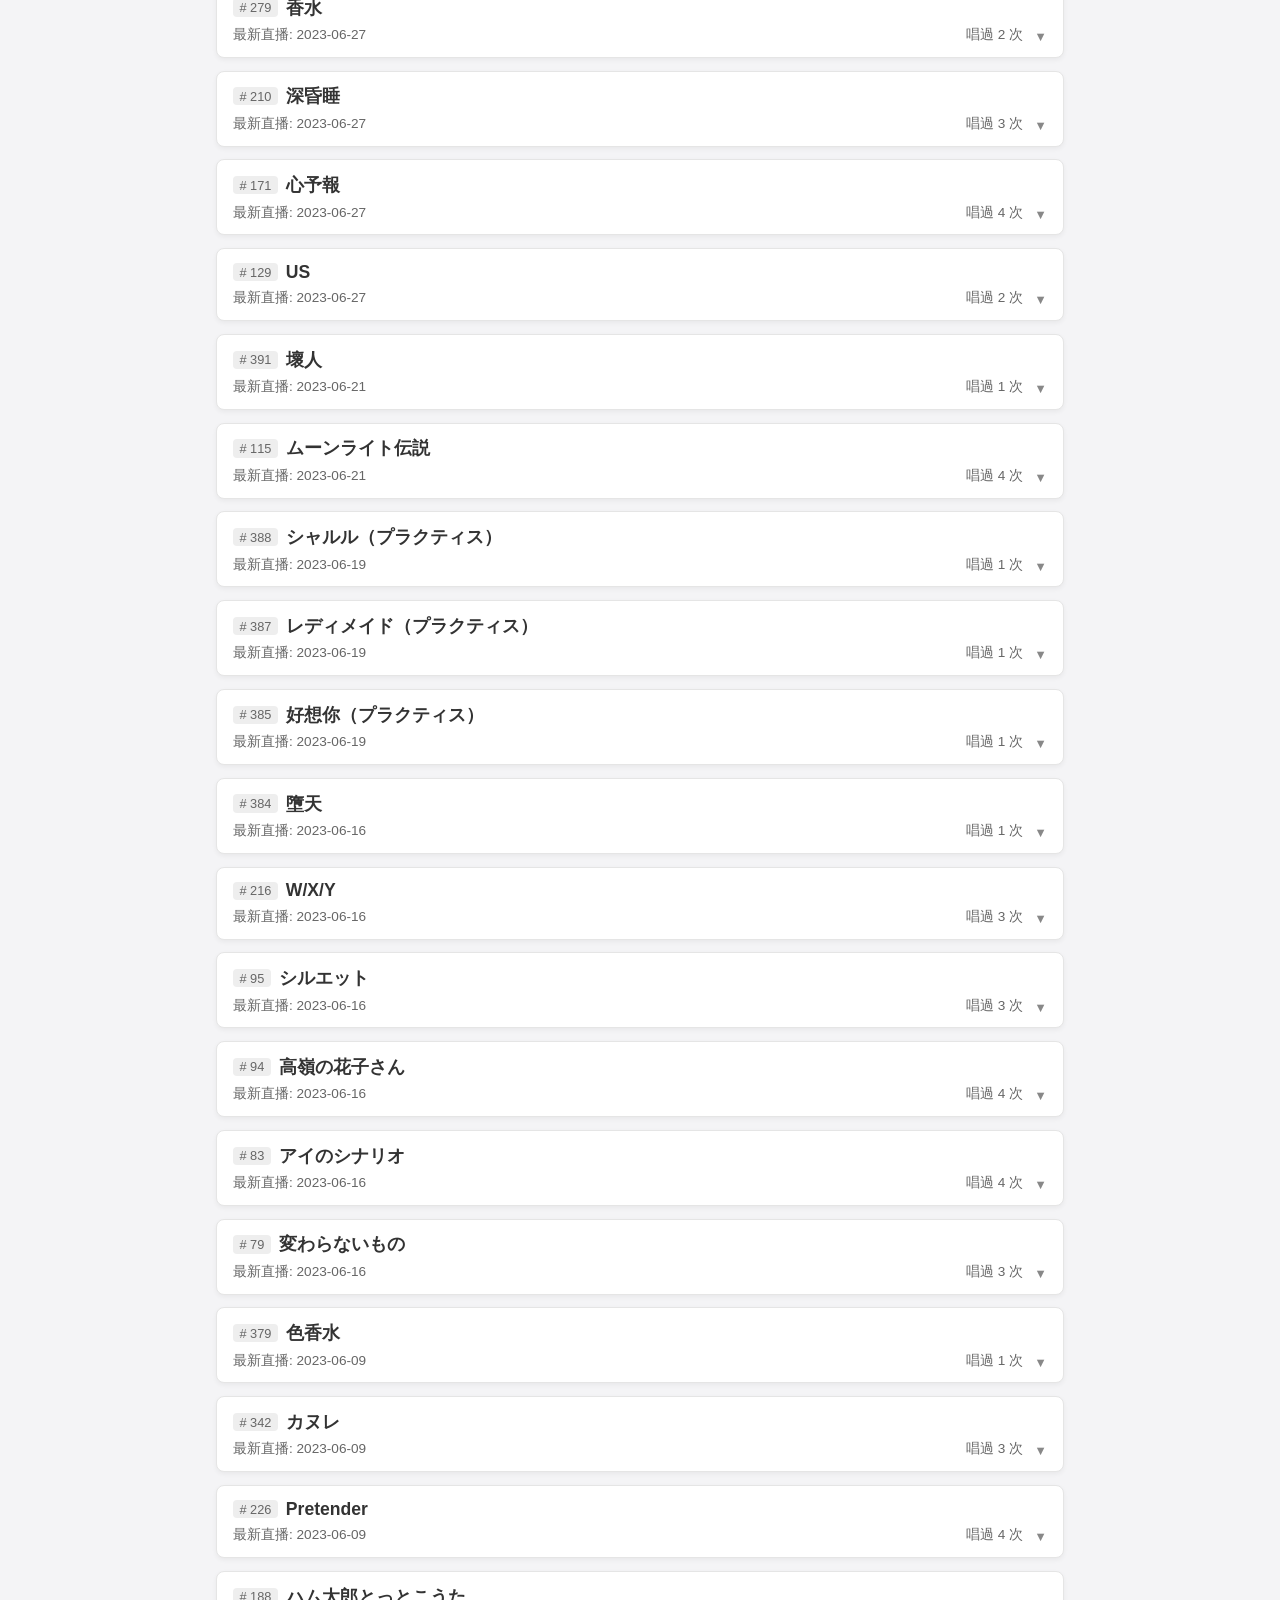
==== commit 4e0051dd: "add about page" ====
--- a/index.html
+++ b/index.html
@@ -17,7 +17,7 @@
        <a href="index.html" class="active">🎵 歌單列表 </a>
        <a href="covers.html">🎙️ 翻唱歌曲 </a>
        <a href="#" onclick="alert('數據分析頁面開發中！'); return false;">📊 數據分析 </a>
-       <a href="#" onclick="alert('關於頁面開發中！'); return false;">ℹ️ 關於 </a>
+       <a href="about.html">ℹ️ 關於</a>
      </nav>
    </div>
   </header>
@@ -56,7 +56,7 @@
     <div id="songList" class="song-list"></div>
   </main>
   <footer class="site-footer">
-    <p>© 2026 Heman / 網站非官方整理 </p>
+    <p>© 2026 Heman / 非官方整理網站 </p>
   </footer>
   <script src="app.js"></script>
 </body>
--- a/style.css
+++ b/style.css
@@ -14,12 +14,23 @@
   padding-bottom: 40px;
 }
 
+/* ================================================== */
+/* 頂部固定容器 (將第一區塊與第二區塊包含在內)        */
+/* ================================================== */
+.top-bar, .controls {
+  /* 平滑過渡動畫：當捲軸改變方向時，讓選單平滑滑入/滑出 */
+  transition: transform 0.3s ease-in-out;
+}
+
+
 /* 頁首頂部列 */
 .top-bar {
   background-color: #8b0000;
   color: white;
-  padding: 0.5rem 0; /* 左右邊距由內層 container 統一控制，確保與下方內容對齊 */
-  position: relative;
+  padding: 1rem 0; /* 左右邊距由內層 container 統一控制，確保與下方內容對齊 */
+  position: sticky;       /* 開啟 sticky 定位 */
+  top: 0;                 /* 捲動至頂部時固定 */
+  z-index: 10;            /* 較高層級，覆蓋第二區塊 */
 }
 
 /* Menu 導覽列與選單 */
@@ -92,7 +103,12 @@
   flex-wrap: wrap;       /* 關鍵 1：手機版空間不足時自動折行 */
   align-items: center; /* 關鍵：讓所有元件以中心點垂直對齊 */
   gap: 0.8rem 1rem;      /* 上下間距 0.8rem，左右間距 1rem */
-  margin-bottom: 1.2rem;
+  margin-bottom: 0.5rem;
+  position: sticky;       /* 開啟 sticky 定位 */
+  top: 56px;                 /* 滑動至頂部時固定 */
+  z-index: 9;             /* 較低層級，會鑽到第一區塊後面 */
+  background-color: #f4f4f6; /* 設定不透明背景，避免下方的卡片內容透出來 */
+  padding: 0.5rem 0;      /* 增加上下內邊距，提升滑動時的視覺舒適度 */
 }
 
 .search-wrapper {
@@ -123,6 +139,18 @@
 
 .hidden {
   display: none !important;
+}
+
+/* ================================================== */
+/* 向上/向下捲動的隱藏樣式                             */
+/* ================================================== */
+/* 當向下捲動時，透過 JS 加上的 Class */
+.top-bar.hide-header {
+  transform: translateY(-100%); /* 第一區塊向上滑出螢幕 */
+}
+
+.controls.hide-header {
+  transform: translateY(-200%); /* 第二區塊更往上推藏起來 */
 }
 
 /* --- 開關與說明文字外層容器 --- */
@@ -229,17 +257,46 @@
 
 /* 📱 手機版微調 (螢幕寬度 < 600px) */
 @media (max-width: 599px) {
+  .controls {
+    gap: 0.6rem 0.3rem;      /* 縮小控制區塊內部間距 */
+  }
   .search-wrapper {
     flex: 1 1 100%;     /* 手機版搜尋列獨占第一列 */
   }
-  
-  .embed-toggle-wrapper,
+  .embed-toggle-wrapper {
+    font-size: 0.82rem;
+    gap: 0.3rem;
+  }
+  .embed-toggle-switch {
+    width: 42px;
+    height: 22px;
+  }
+  .embed-toggle-switch .slider:before {
+    height: 16px;
+    width: 16px;
+    left: 3px;
+    top: 3px;
+    font-size: 9px;
+  }
+  .embed-toggle-switch input:checked + .slider:before {
+    transform: translateX(20px);
+  }
   .sort-group {
-    font-size: 0.85rem; /* 小螢幕稍微縮小字級 */
-  }
-
-  .sort-group {
-    margin-left: auto;  /* 讓排序靠右對齊，開關靠左，形成好看的兩端對齊 */
+    gap: 0.2rem;
+    flex: 1;
+    justify-content: flex-end;
+  }
+
+  /* 關鍵優化：手機版隱藏「排序：」標籤文字，直接看下拉選單內容更直覺 */
+  .sort-group label {
+    display: none;
+  }
+
+  .sort-group #sortSelect {
+    padding: 0.4rem 1.2rem 0.4rem 0.4rem; /* 緊湊內距，保留右側箭頭空間 */
+    font-size: 0.8rem;
+    width: auto;
+    max-width: 100%;
   }
 }
 
@@ -424,12 +481,34 @@
   width: 100%;
 }
 
+/* 16:9 RWD 影片容器 (防止內嵌播放器右側被切邊) */
+.embed-container {
+  position: relative;
+  width: 100%;
+  padding-bottom: 56.25%;
+  height: 0;
+  overflow: hidden;
+  border-radius: 6px;
+  background-color: #000;
+  flex-shrink: 0;
+}
+
+.embed-container iframe {
+  position: absolute;
+  top: 0;
+  left: 0;
+  width: 100%;
+  height: 100%;
+  border: 0;
+}
+
 .stream-thumb {
   width: 100%;
   max-width: 260px;
   border-radius: 6px;
   box-shadow: 0 2px 6px rgba(0,0,0,0.15);
   display: block;
+  margin: 0 auto; /* 手機版：居中排列 */
 }
 
 .btn-link {
@@ -459,9 +538,16 @@
 
   /* 卡片第二層：電腦版轉為左右雙欄 */
   .card-details {
+    display: flex;
     flex-direction: row;
     justify-content: space-between;
     align-items: flex-start;
+    gap: 1rem;
+  }
+
+  .stream-thumb {
+    margin-left: auto;  /* 電腦版：自動將縮圖推至右側邊界 */
+    margin-right: 0;
   }
   
   .details-info {
@@ -469,7 +555,7 @@
   }
 
   .details-preview {
-    width: 200px;
+    width: 360px;
     flex-shrink: 0;
   }
 }
@@ -484,3 +570,178 @@
   font-size: 0.85rem;
   margin-top: 2rem;
 }
+
+/* ================================================== */
+/* 4. 關於頁面專屬樣式 (about.html - 全新新增)         */
+/* ================================================== */
+
+.about-container {
+  max-width: 760px; /* 比首頁稍微窄一點，讓閱讀文字更舒適 */
+  background: #fff;
+  border-radius: 12px;
+  box-shadow: 0 4px 15px rgba(0,0,0,0.05);
+  padding: 2rem;
+  margin-top: 1rem;
+}
+
+/* APNG 動態看板圖區域 */
+.about-hero {
+  text-align: center;
+  margin-bottom: 2rem;
+  padding-bottom: 1.5rem;
+  border-bottom: 2px dashed #eee;
+}
+
+.about-mascot {
+  width: 160px; 
+  height: 160px;
+  object-fit: contain;
+  margin: 0 auto 1rem auto;
+  display: block;
+  /* 加入輕微的浮動呼吸感動畫 */
+  animation: float-anim 3s ease-in-out infinite;
+}
+
+.about-mascot:hover {
+  animation-play-state: paused; /* 滑鼠移過去時暫停動畫 */
+}
+
+@keyframes float-anim {
+  0% { transform: translateY(0px); }
+  50% { transform: translateY(-10px); }
+  100% { transform: translateY(0px); }
+}
+
+.about-hero h2 {
+  color: #8b0000;
+  font-size: 1.8rem;
+}
+
+/* 區塊通用設定 */
+.about-section {
+  margin-bottom: 2rem;
+}
+
+.about-section h3 {
+  font-size: 1.2rem;
+  color: #333;
+  margin-bottom: 0.8rem;
+  display: flex;
+  align-items: center;
+  gap: 0.5rem;
+}
+
+.about-section h3::before {
+  content: "";
+  display: inline-block;
+  width: 4px;
+  height: 1.2rem;
+  background-color: #8b0000;
+  border-radius: 2px;
+}
+
+.about-section p {
+  line-height: 1.6;
+  color: #555;
+  margin-bottom: 0.5rem;
+}
+
+/* 官方社群按鈕區 */
+.sns-links {
+  display: flex;
+  gap: 1rem;
+  margin-top: 1rem;
+  flex-wrap: wrap;
+}
+
+.sns-btn {
+  display: inline-flex;
+  align-items: center;
+  gap: 0.5rem;
+  padding: 0.5rem 1.2rem;
+  border-radius: 20px;
+  text-decoration: none;
+  font-weight: bold;
+  font-size: 0.95rem;
+  transition: transform 0.2s, opacity 0.2s;
+}
+
+.sns-btn:hover {
+  transform: translateY(-2px);
+  opacity: 0.9;
+}
+
+.sns-yt { background-color: #FF0000; color: #fff; }
+.sns-cien { background-color: #F39C12; color: #fff; }
+/* 套用您之前要求過的 𝕏 黑色圓底風格變體 */
+.sns-x { background-color: #000; color: #fff; padding-left: 1rem; }
+
+/* 歷程時間軸 */
+.timeline {
+  list-style: none;
+  padding-left: 10px;
+  border-left: 3px solid #f0f0f0;
+}
+
+.timeline li {
+  position: relative;
+  padding-left: 1.5rem;
+  margin-bottom: 1rem;
+  color: #555;
+  line-height: 1.5;
+}
+
+.timeline li::before {
+  content: "";
+  position: absolute;
+  left: -9px;
+  top: 5px;
+  width: 11px;
+  height: 11px;
+  background-color: #8b0000;
+  border-radius: 50%;
+  border: 2px solid #fff;
+}
+
+.timeline-date {
+  font-weight: bold;
+  color: #8b0000;
+  margin-right: 0.5rem;
+}
+
+/* 免責聲明列表 */
+.disclaimer-list {
+  padding-left: 1.5rem;
+  color: #555;
+  line-height: 1.6;
+}
+
+.disclaimer-list li {
+  margin-bottom: 0.5rem;
+}
+
+/* 聯絡我們與刪除線特調 */
+.joke-strike {
+  color: #999;
+  text-decoration-color: #8b0000;
+}
+
+.contact-mail {
+  display: inline-block;
+  margin-top: 0.5rem;
+  font-weight: bold;
+  color: #0066cc;
+  text-decoration: none;
+}
+.contact-mail:hover { text-decoration: underline; }
+
+/* RWD 手機版微調 */
+@media (max-width: 600px) {
+  .about-container {
+    padding: 1.5rem;
+  }
+  .about-mascot {
+    width: 130px;
+    height: 130px;
+  }
+}
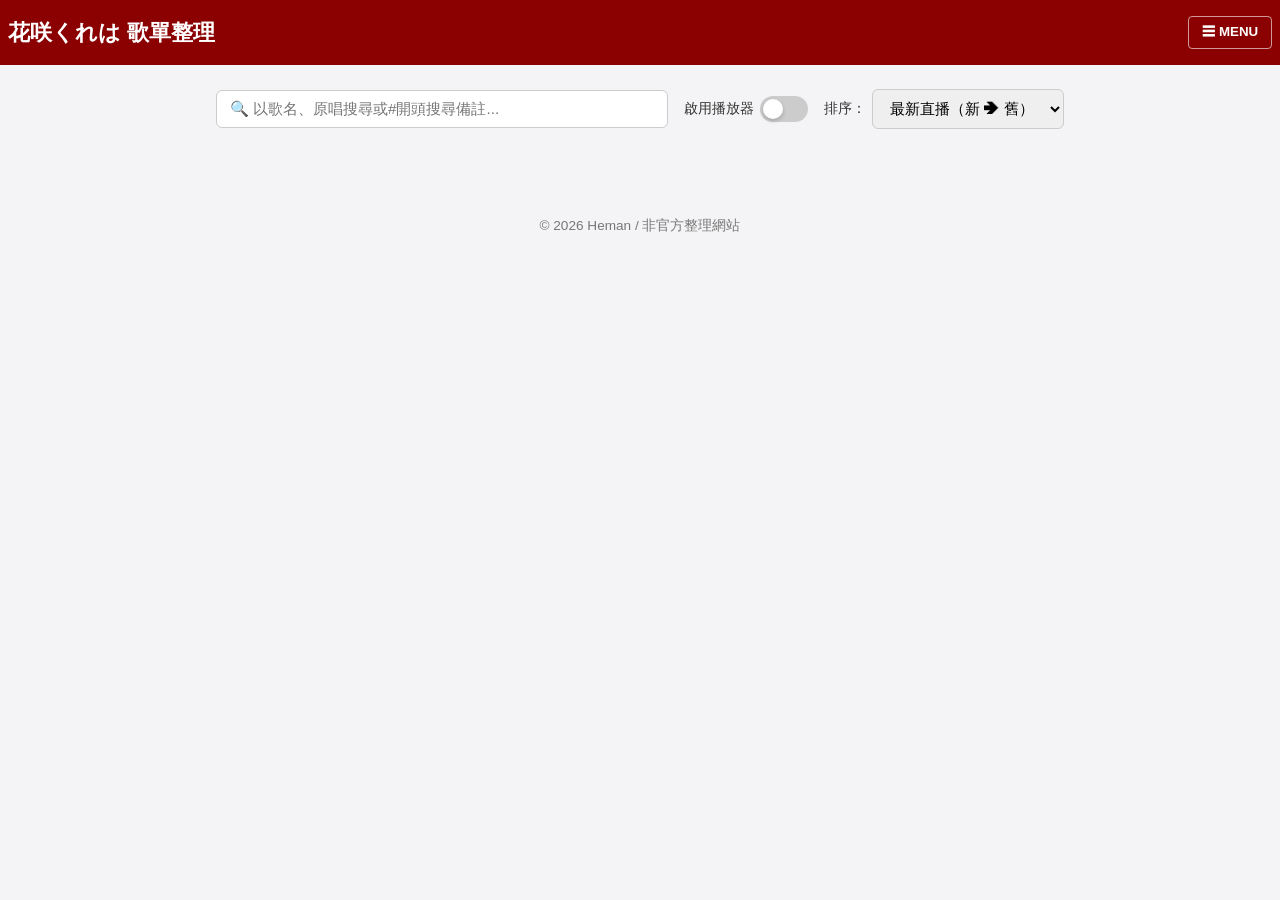
==== commit 178f95ca: "add common.js" ====
--- a/index.html
+++ b/index.html
@@ -58,6 +58,7 @@
   <footer class="site-footer">
     <p>© 2026 Heman / 非官方整理網站 </p>
   </footer>
+  <script src="common.js"></script>
   <script src="app.js"></script>
 </body>
 </html>
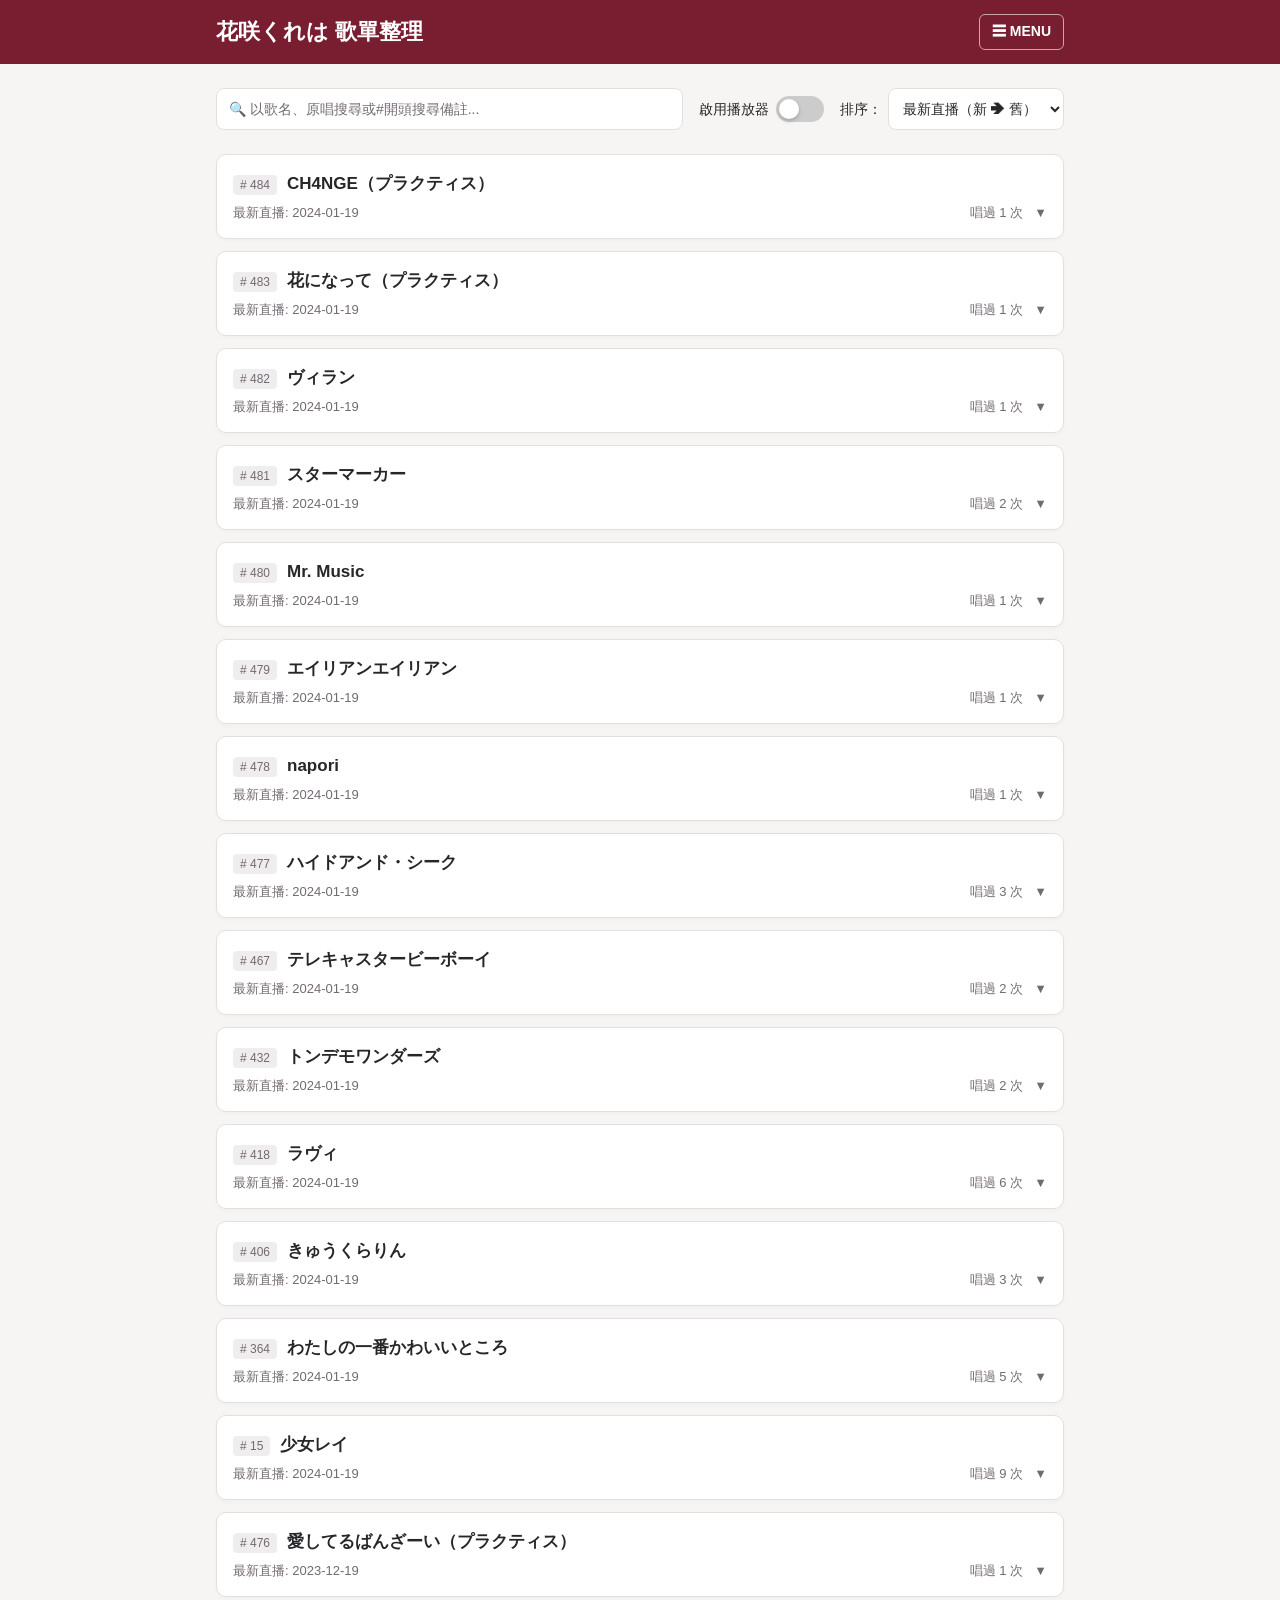
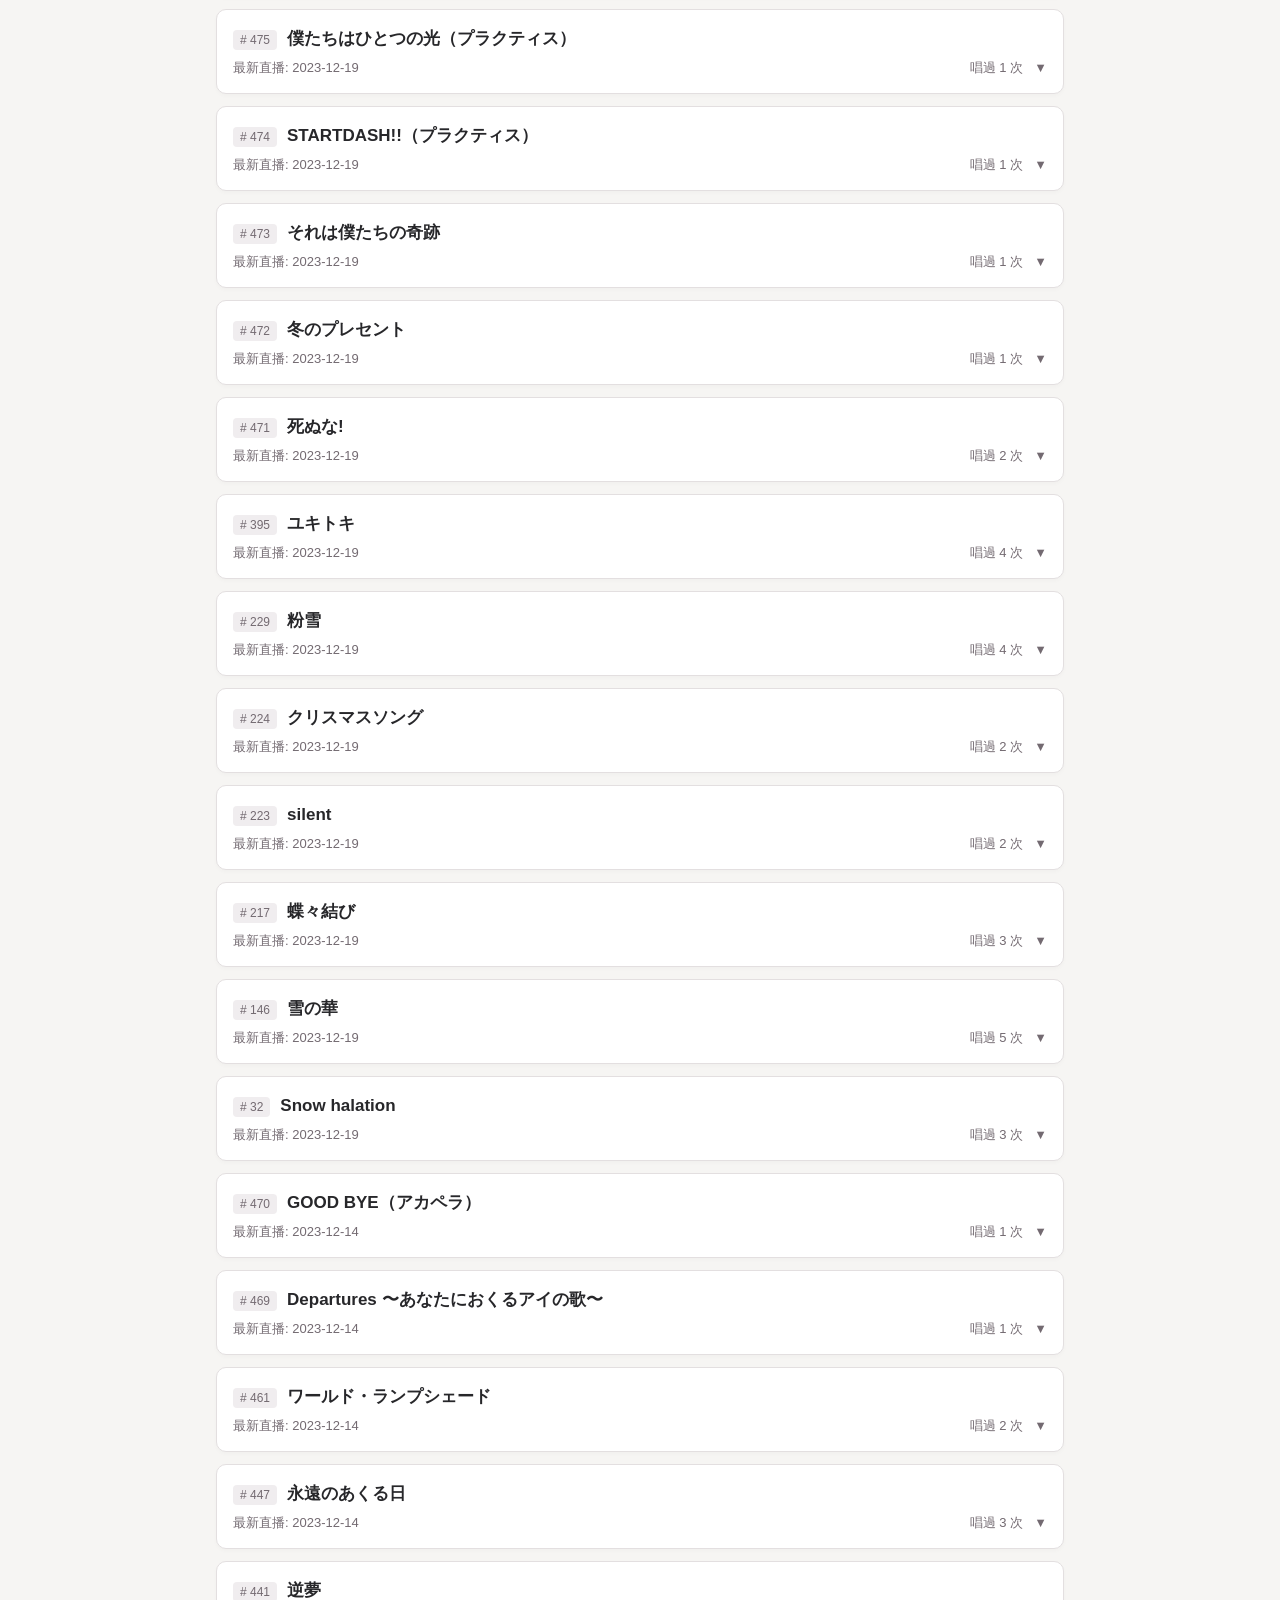
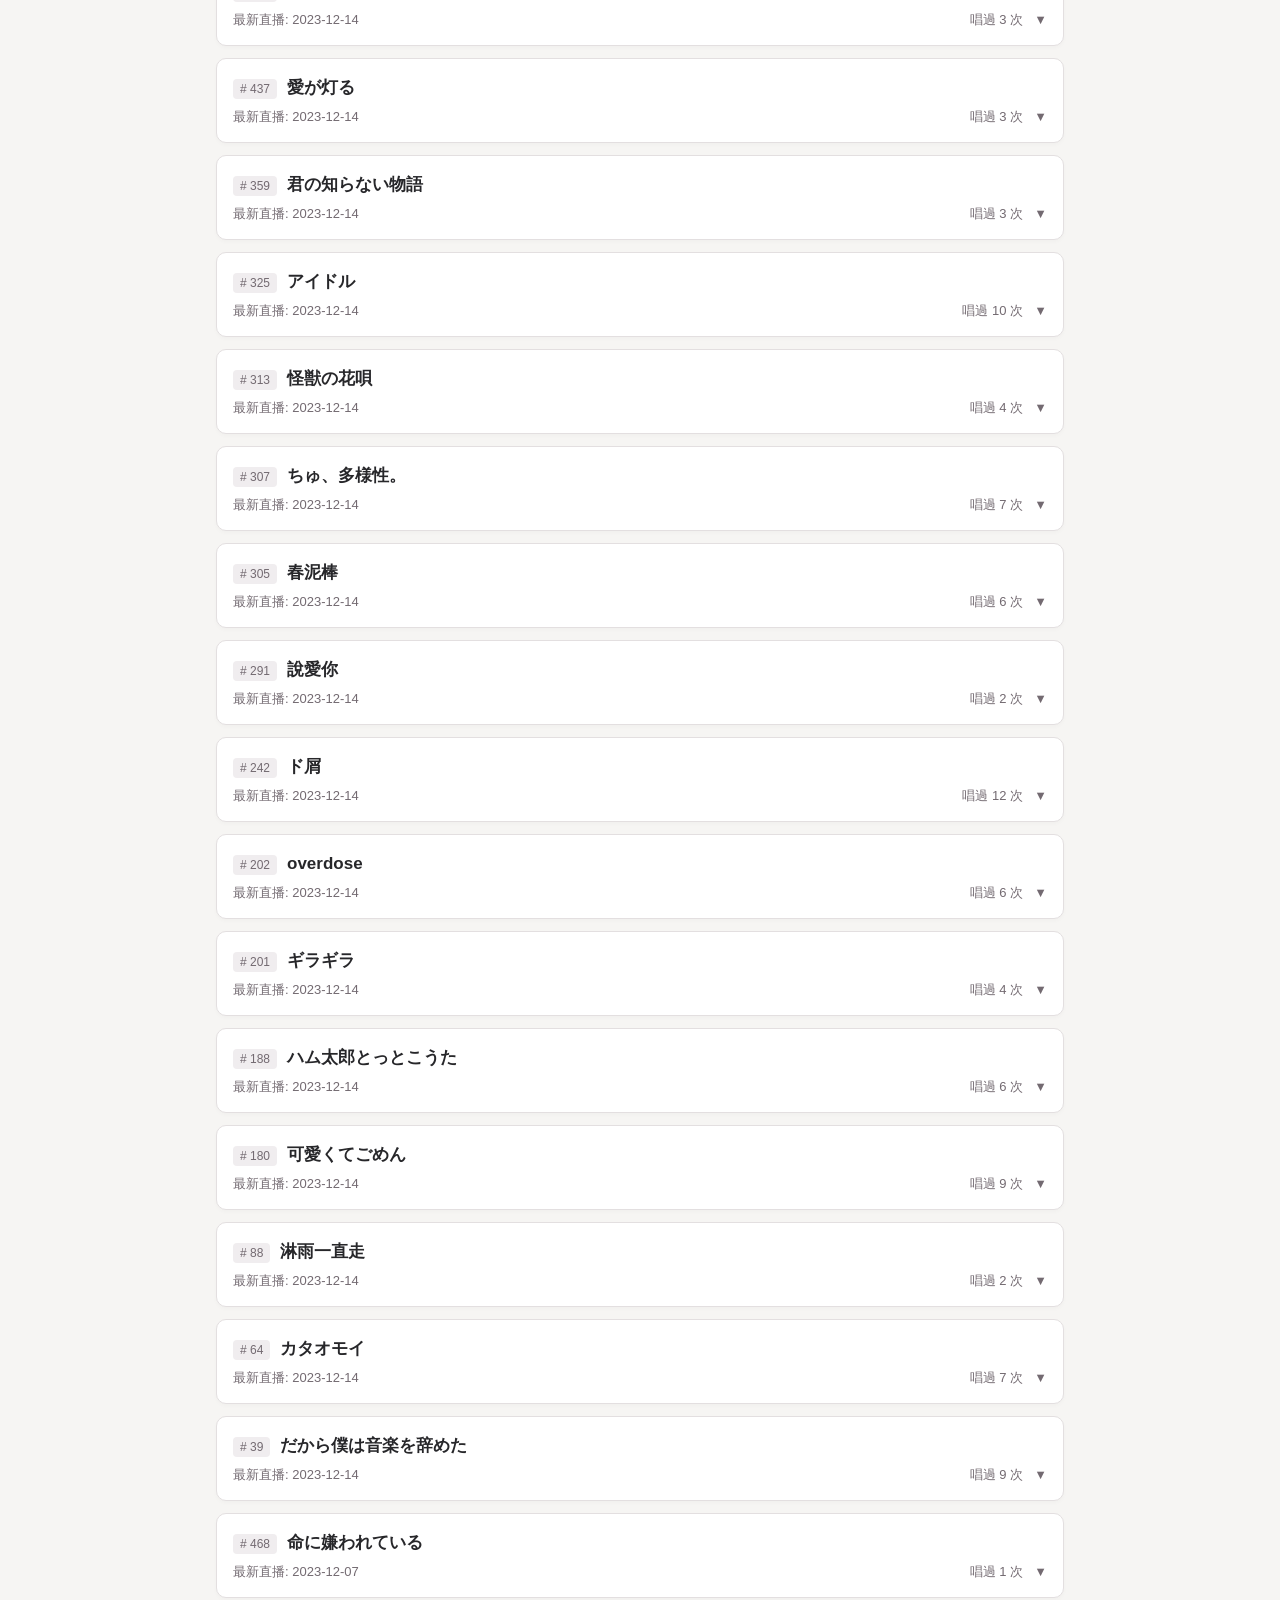
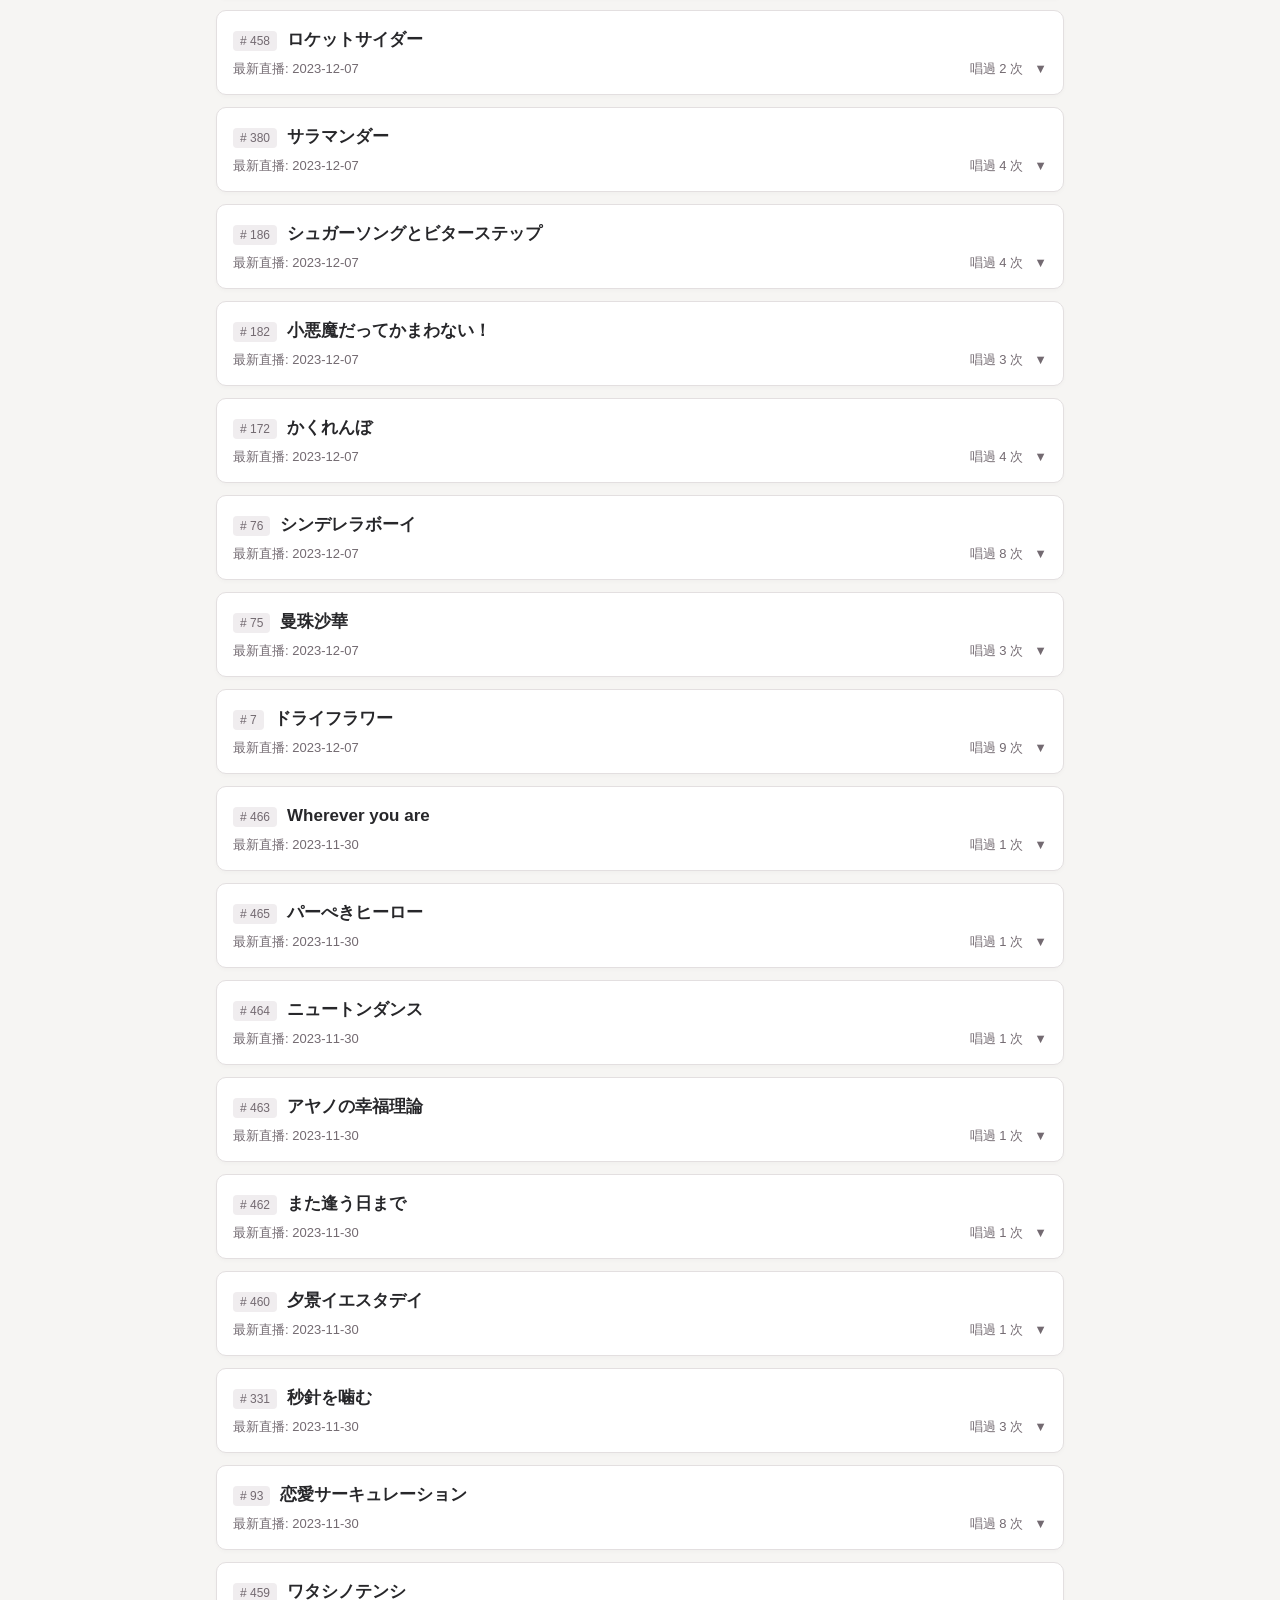
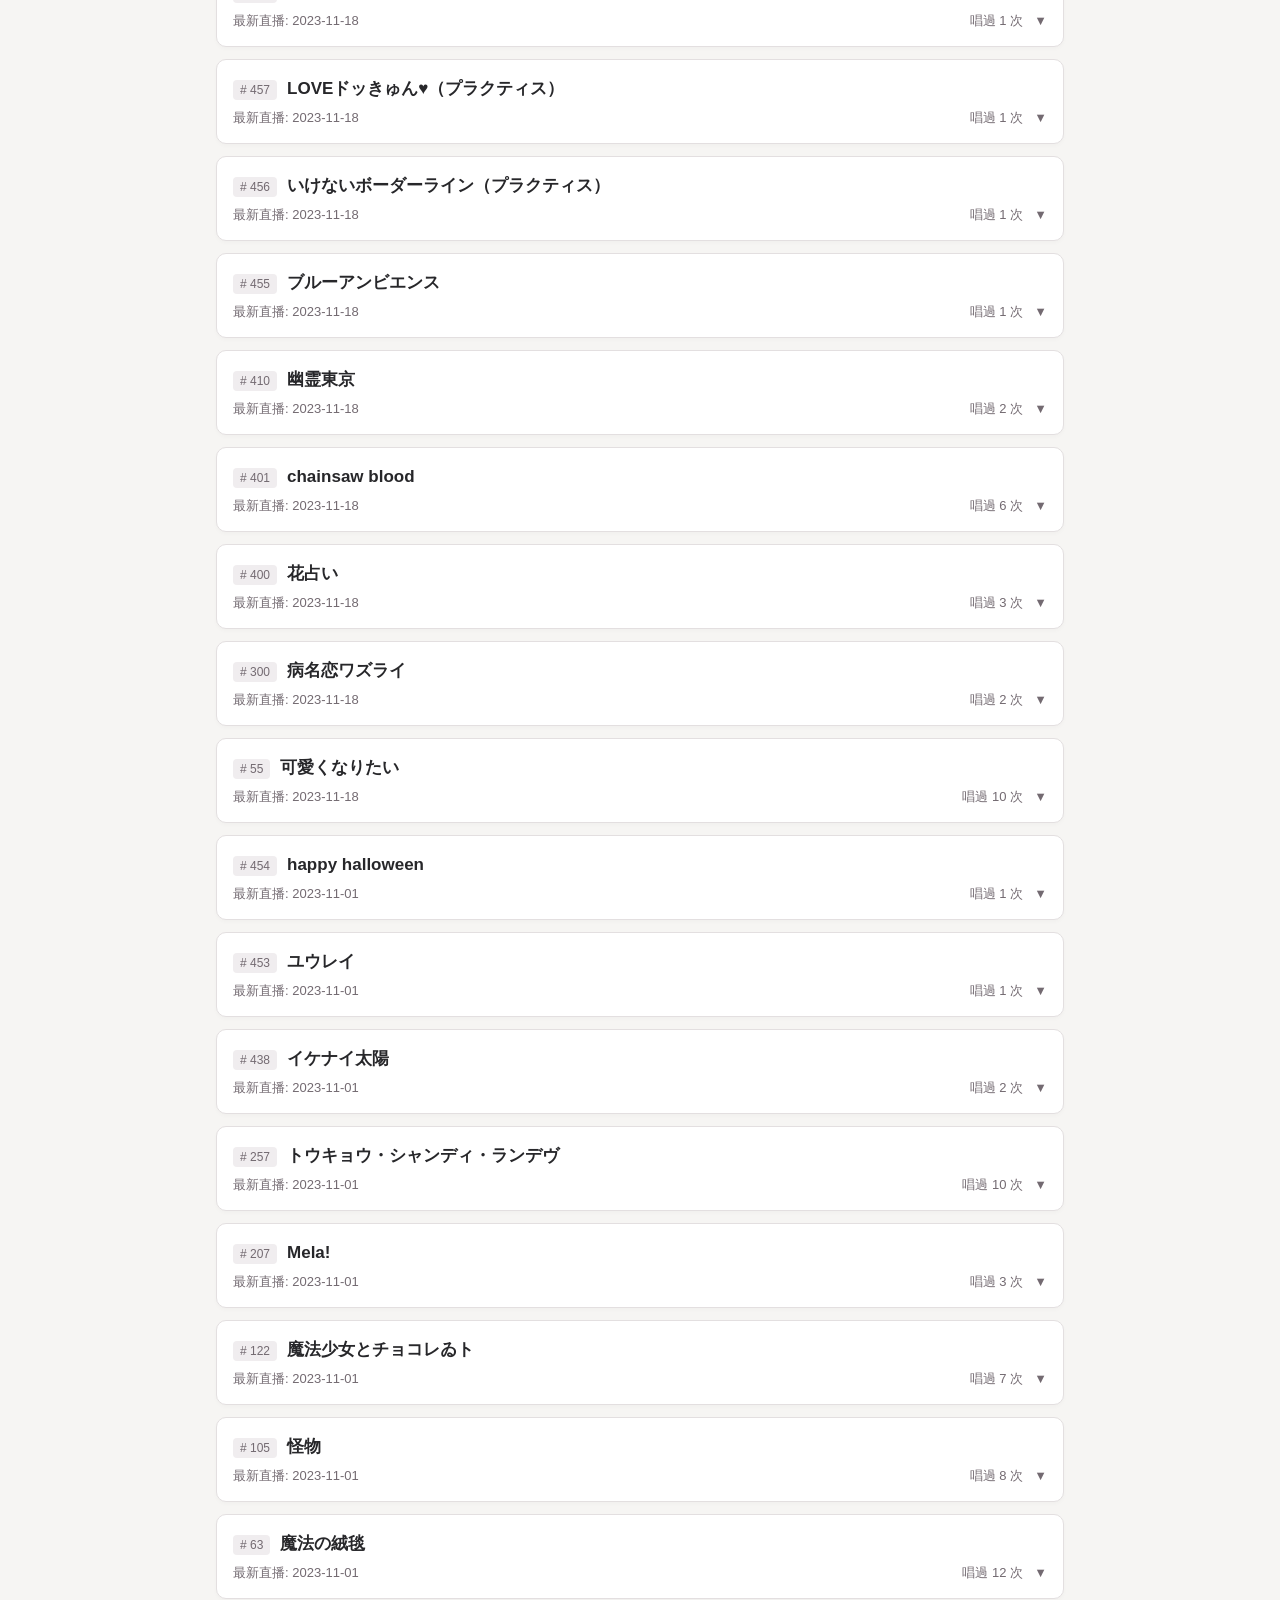
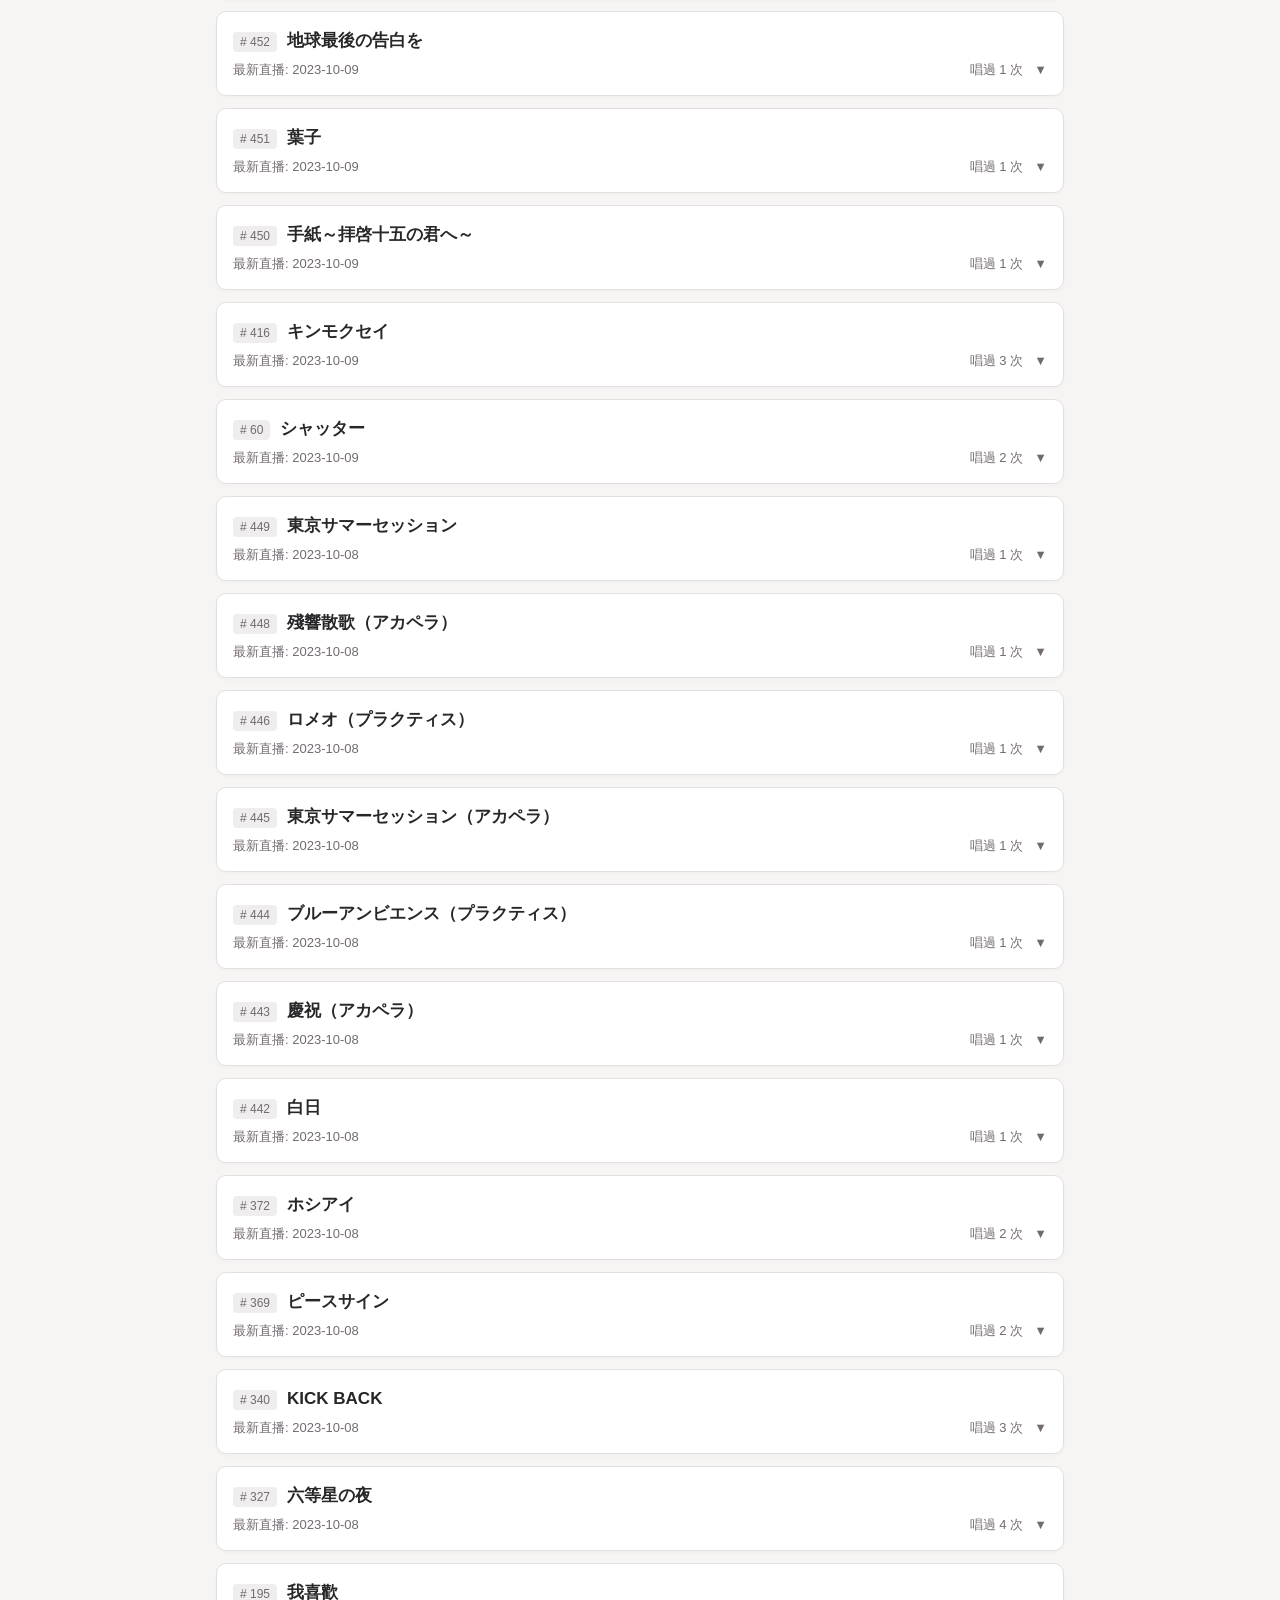
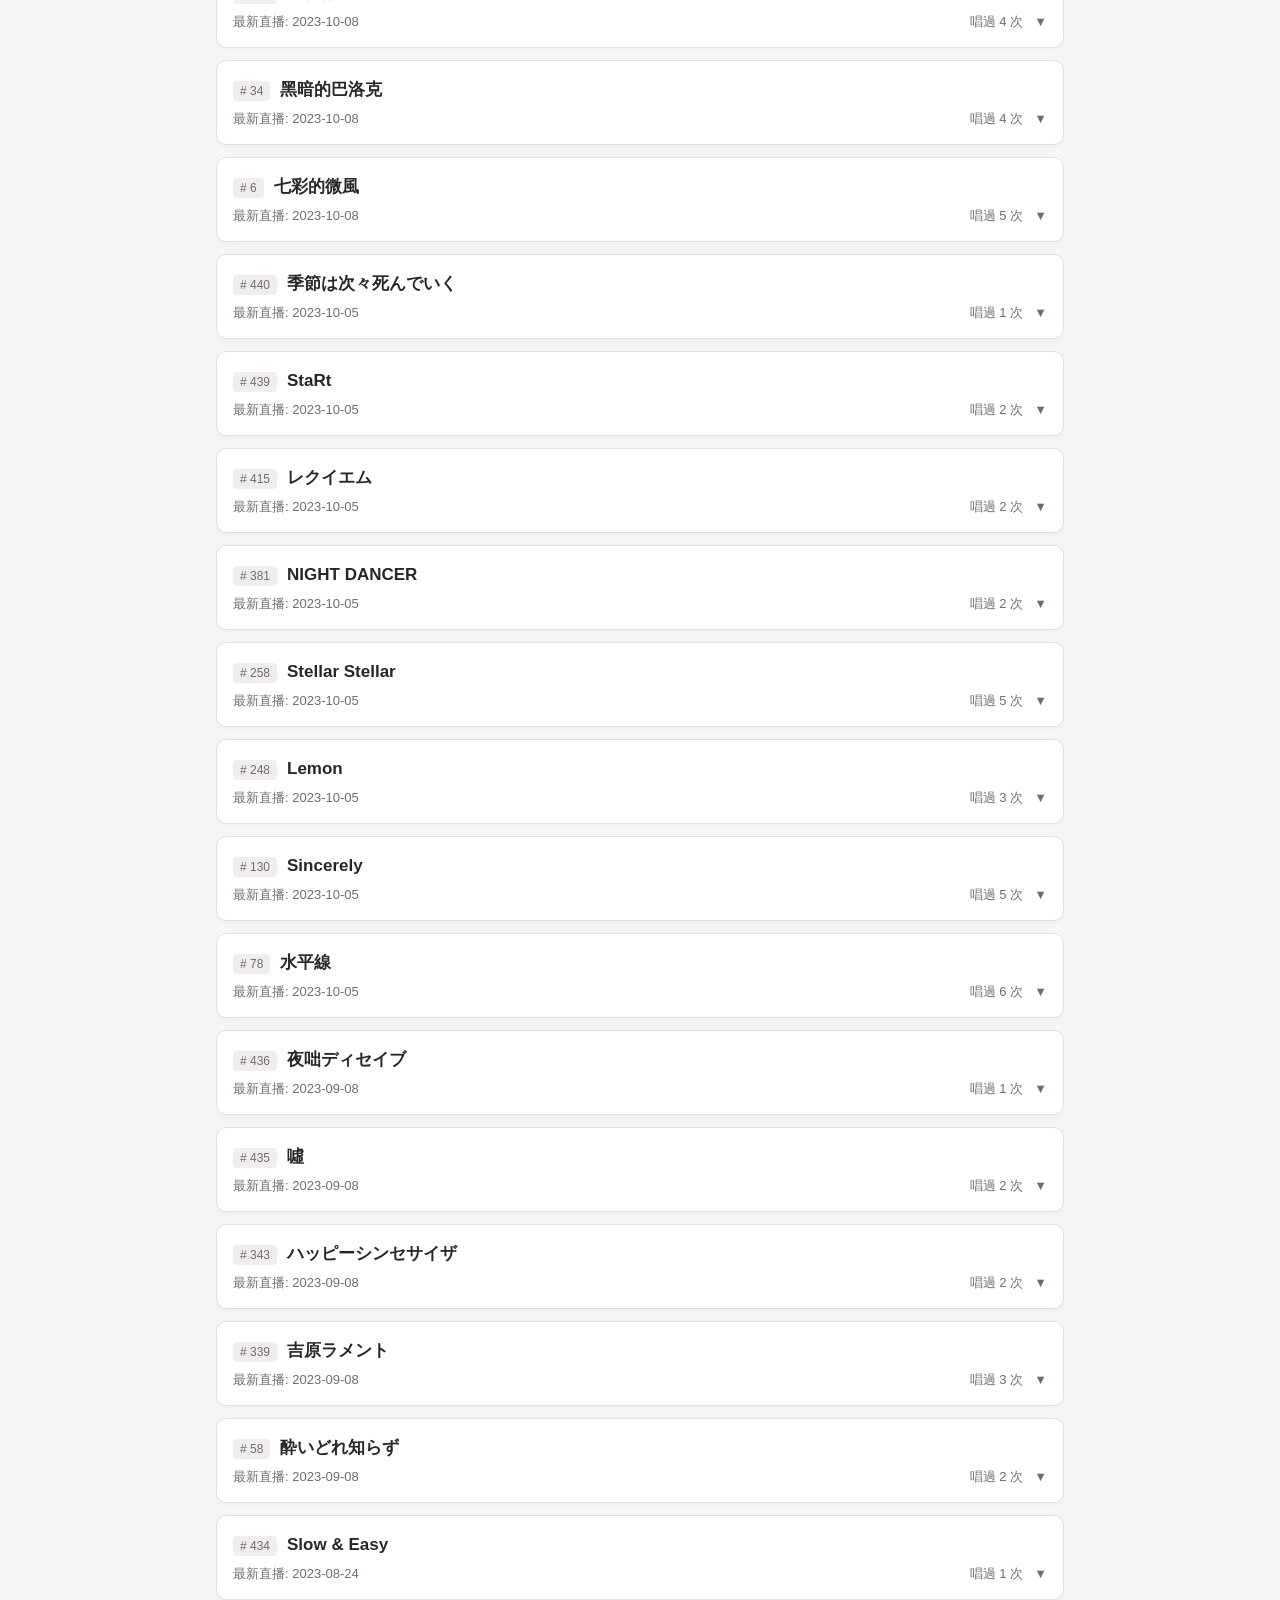
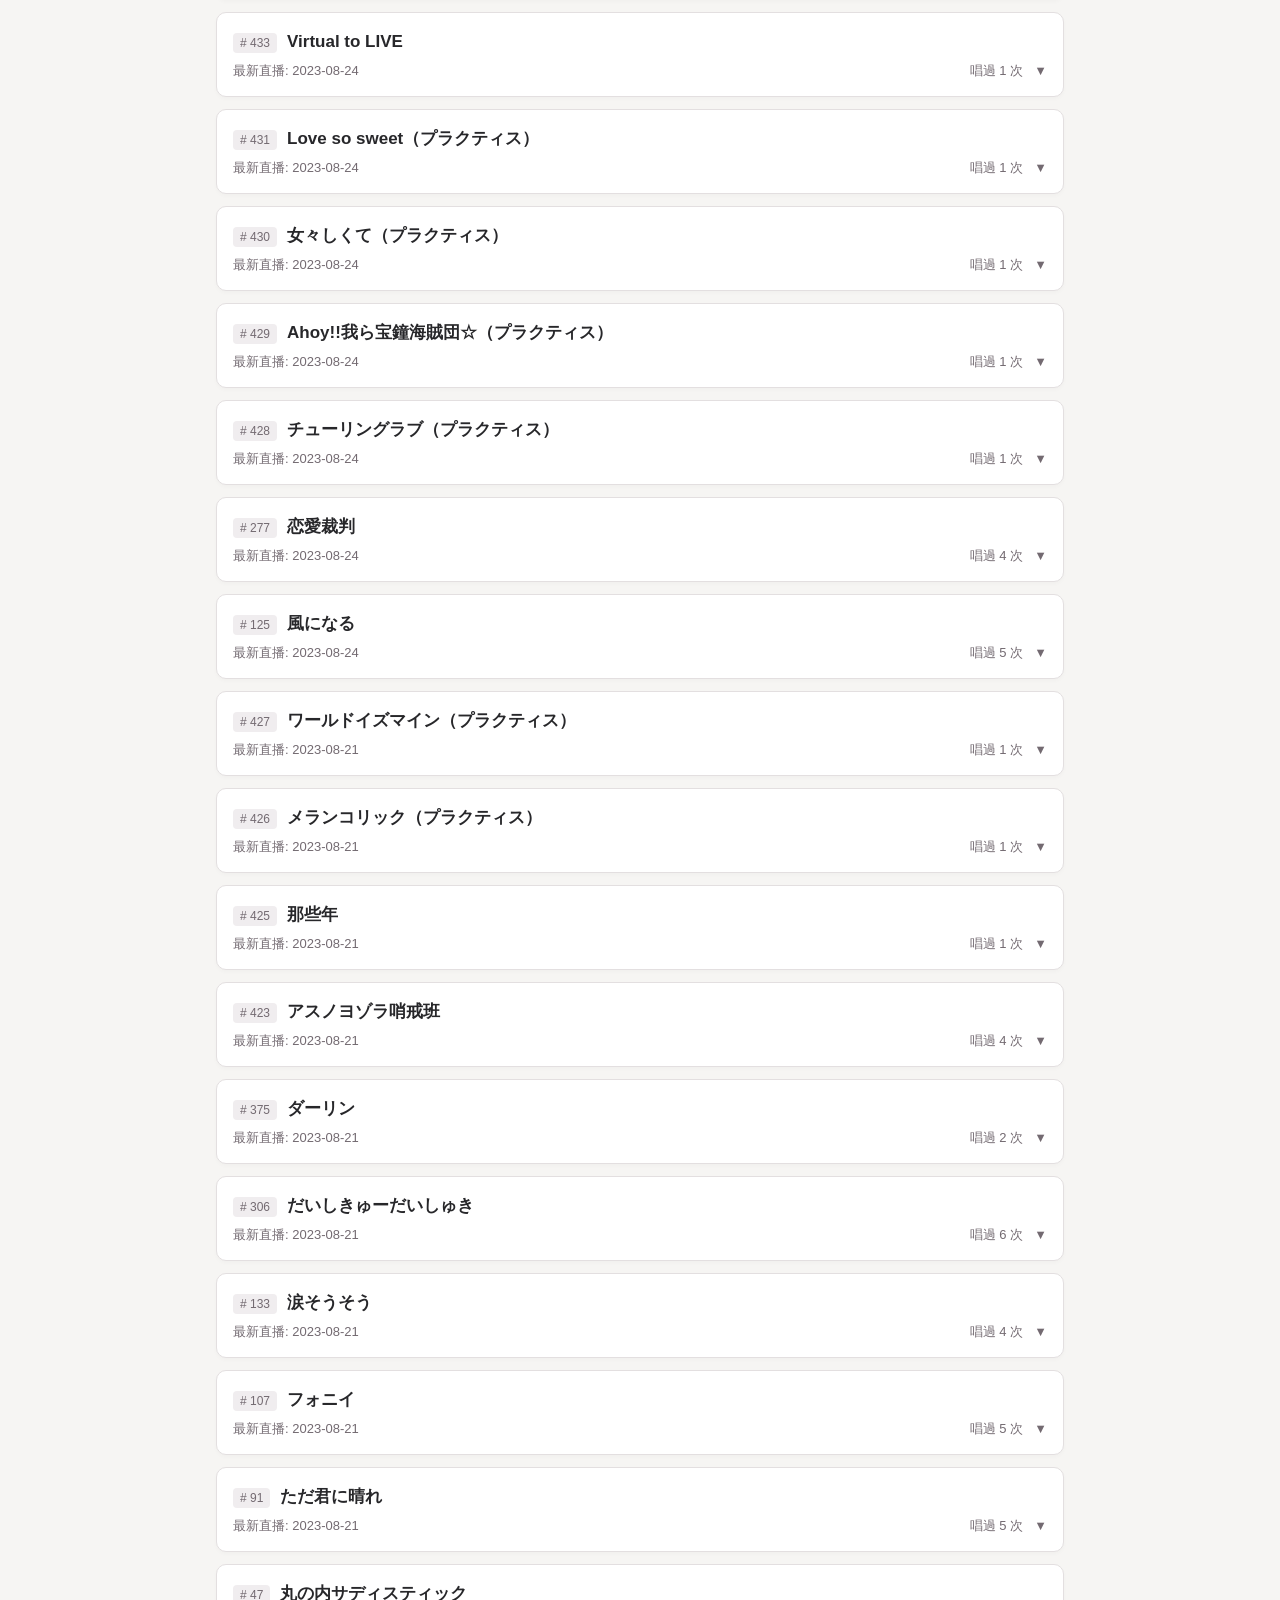
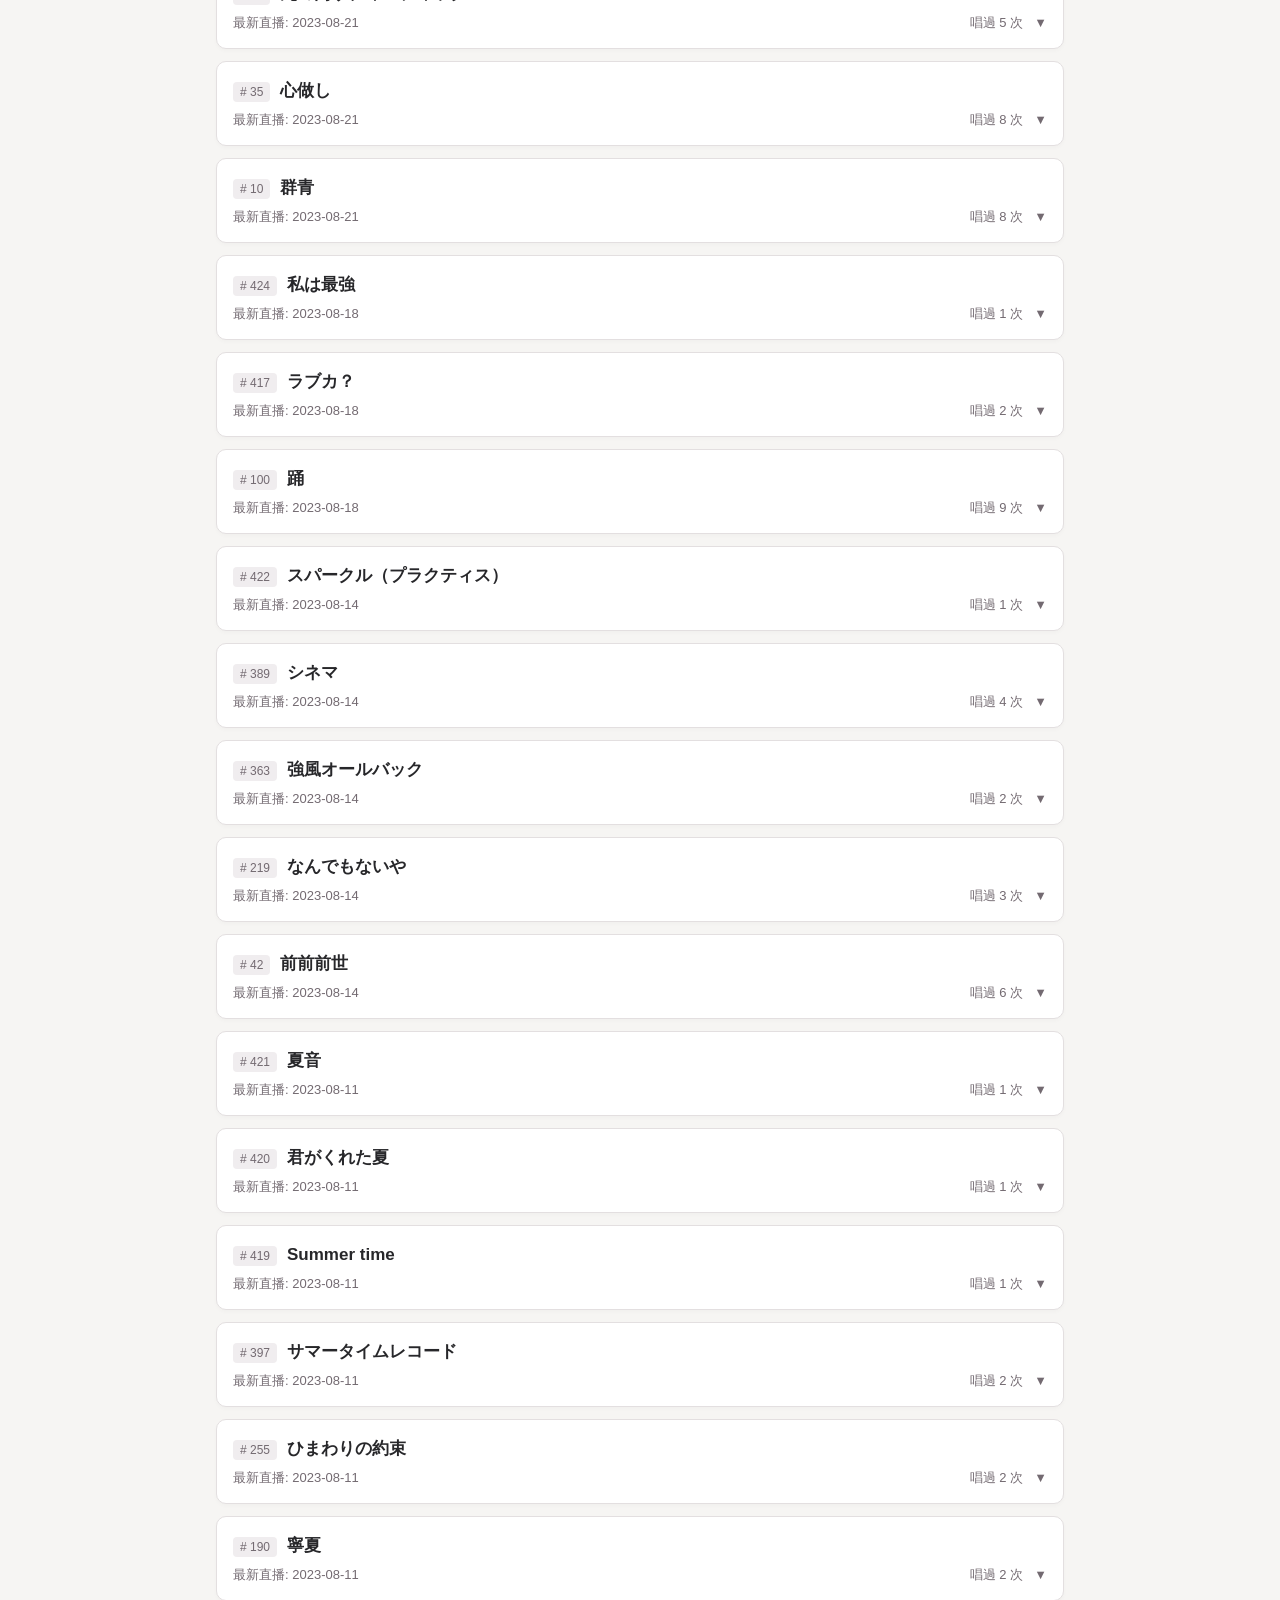
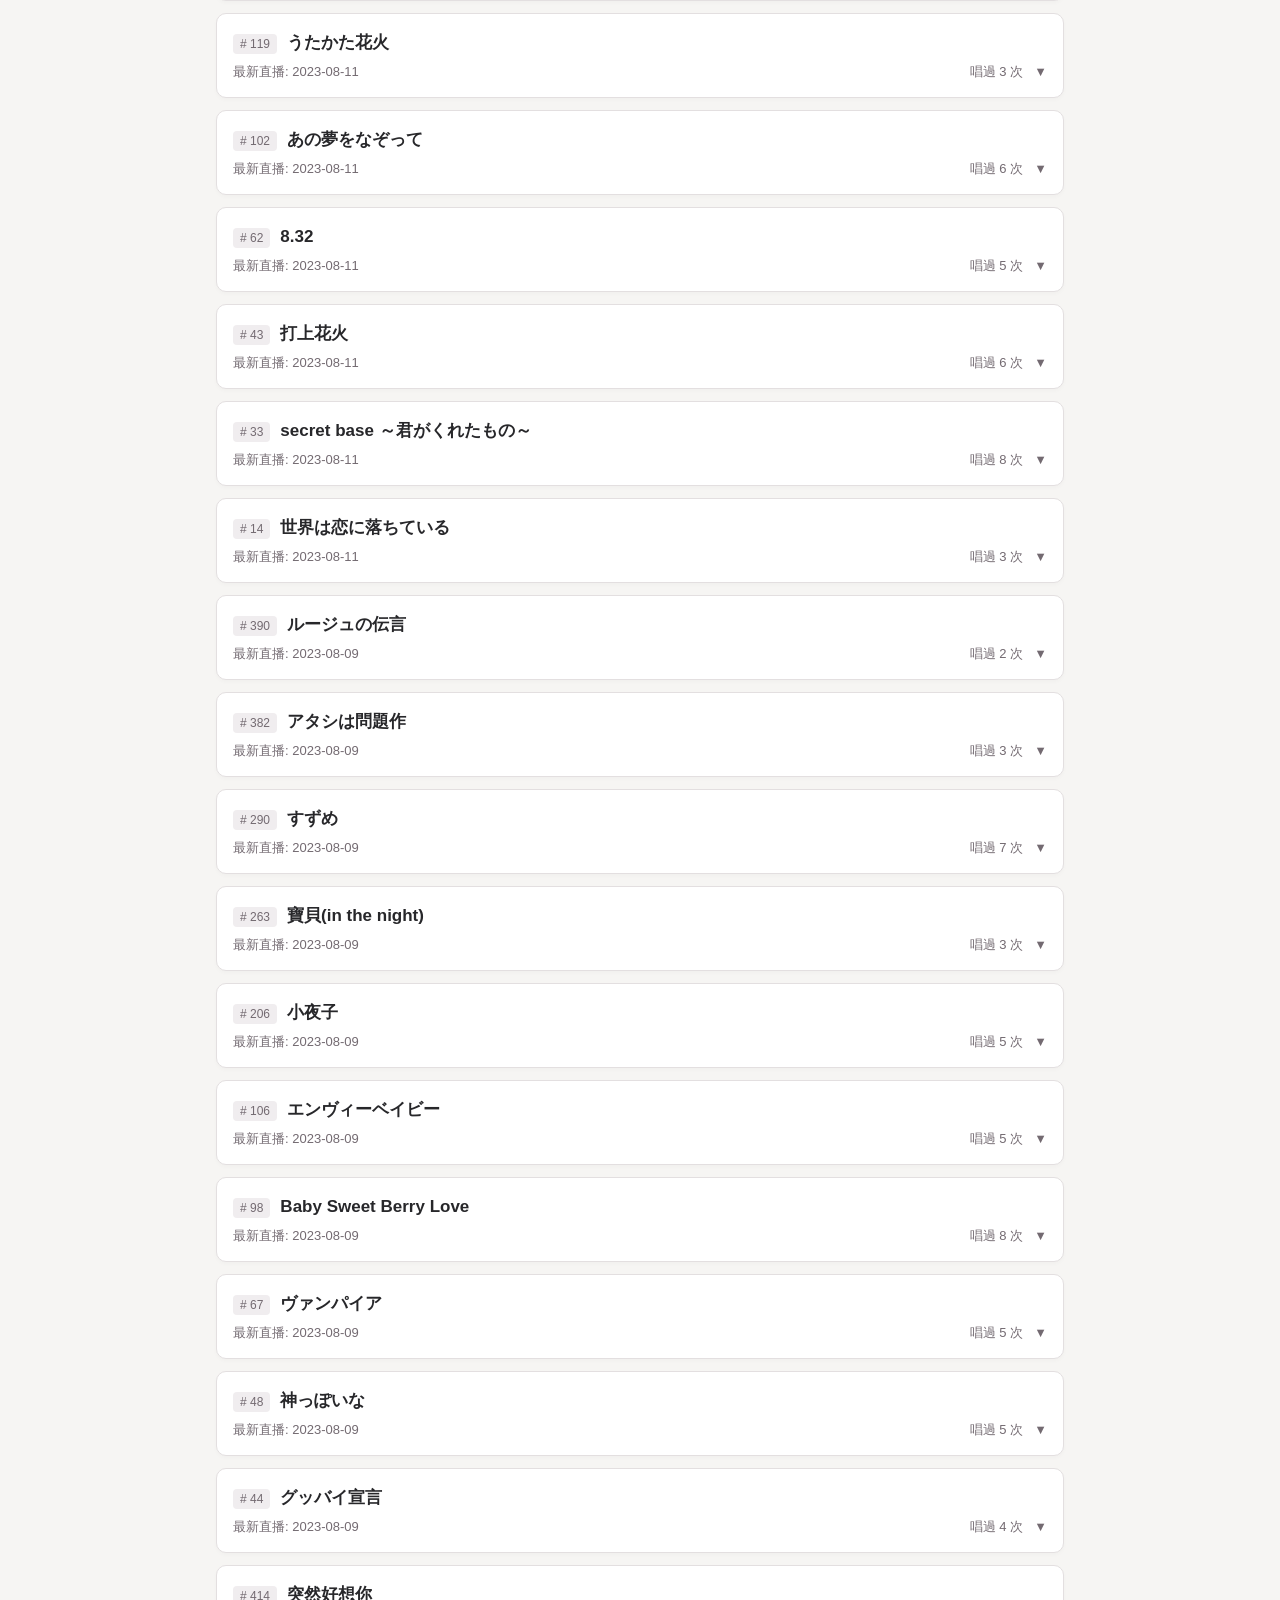
==== commit 093bd0e0: "Polish site styling and footer presentation" ====
--- a/index.html
+++ b/index.html
@@ -56,7 +56,7 @@
     <div id="songList" class="song-list"></div>
   </main>
   <footer class="site-footer">
-    <p>© 2026 Heman / 非官方整理網站 </p>
+    <p>© 2026 <span class="footer-brand">Heman</span> / 非官方整理網站 </p>
   </footer>
   <script src="common.js"></script>
   <script src="app.js"></script>
--- a/style.css
+++ b/style.css
@@ -1,6 +1,20 @@
 /* ================================================== */
 /* 全站共用基礎設定 (Base & Mobile First)               */
 /* ================================================== */
+:root {
+  --brand: #781e30;
+  --brand-hover: #5f1726;
+  --brand-soft: #f6e9ed;
+  --page-background: #f6f5f3;
+  --surface: #fff;
+  --text: #27272a;
+  --text-muted: #736a71;
+  --border: #e3dfe0;
+  --content-width: 880px;
+  --page-gutter: 16px;
+  --header-height: 64px;
+}
+
 * {
   box-sizing: border-box;
   margin: 0;
@@ -8,10 +22,23 @@
 }
 
 body {
-  font-family: -apple-system, BlinkMacSystemFont, "Segoe UI", Roboto, sans-serif;
-  background-color: #f4f4f6;
-  color: #333;
-  padding-bottom: 40px;
+  font-family: -apple-system, BlinkMacSystemFont, "Segoe UI", "Noto Sans TC", "Noto Sans JP", "Microsoft JhengHei", "Yu Gothic", sans-serif;
+  line-height: 1.5;
+  background-color: var(--page-background);
+  color: var(--text);
+}
+
+button, input, select {
+  font: inherit;
+}
+
+:where(a, button, input, select, summary):focus-visible {
+  outline: 2px solid var(--brand);
+  outline-offset: 3px;
+}
+
+summary:focus-visible {
+  outline-offset: -3px;
 }
 
 /* ================================================== */
@@ -25,9 +52,9 @@
 
 /* 頁首頂部列 */
 .top-bar {
-  background-color: #8b0000;
+  background-color: var(--brand);
   color: white;
-  padding: 1rem 0; /* 左右邊距由內層 container 統一控制，確保與下方內容對齊 */
+  height: var(--header-height);
   position: sticky;       /* 開啟 sticky 定位 */
   top: 0;                 /* 捲動至頂部時固定 */
   z-index: 10;            /* 較高層級，覆蓋第二區塊 */
@@ -35,17 +62,23 @@
 
 /* Menu 導覽列與選單 */
 .menu-container {
+  position: relative;
   display: flex;
   justify-content: space-between;
   align-items: center;
-  gap: 0.5rem;          /* 標題與按鈕之間的最小安全間距 */
-  padding: 0 0.5rem;  /* 左右各留 0.5rem 空間 */
+  gap: 12px;
+  height: 100%;
+  max-width: var(--content-width);
+  margin: 0 auto;
+  padding: 0 var(--page-gutter);
 }
 
 /* 標題 RWD 自適應防換行設定 */
 .menu-container h1 {
+  min-width: 0;
   /* 關鍵 1：動態縮放字級（最小 1.1rem / 依螢幕寬度 4.5vw 變化 / 最大 1.4rem） */
   font-size: clamp(1.1rem, 4.5vw, 1.4rem); 
+  line-height: 1.3;
   white-space: nowrap;    /* 關鍵 2：強制絕對不換行 */
   overflow: hidden;       /* 關鍵 3：超出範圍隱藏 */
   text-overflow: ellipsis;/* 關鍵 4：極端狀況下尾端顯示 ... 安全網 */
@@ -56,19 +89,31 @@
   background: transparent;
   border: 1px solid rgba(255, 255, 255, 0.6);
   color: white;
-  padding: 0.4rem 0.8rem;
-  border-radius: 4px;
+  min-height: 36px;
+  padding: 6px 12px;
+  border-radius: 6px;
+  font-size: 14px;
+  line-height: 1.4;
   cursor: pointer;
   font-weight: bold;
+}
+
+.menu-btn:hover {
+  background-color: rgba(255, 255, 255, 0.1);
+}
+
+.menu-btn:focus-visible {
+  outline-color: white;
 }
 
 .menu-dropdown {
   position: absolute;
   top: 100%;
-  right: 0.5rem;
-  background: white;
-  border-radius: 6px;
-  box-shadow: 0 4px 12px rgba(0,0,0,0.15);
+  right: var(--page-gutter);
+  background: var(--surface);
+  border: 1px solid var(--border);
+  border-radius: 8px;
+  box-shadow: 0 6px 18px rgba(39, 39, 42, 0.1);
   display: flex;
   flex-direction: column;
   z-index: 100;
@@ -77,21 +122,32 @@
 
 .menu-dropdown a {
   padding: 0.8rem 1.2rem;
-  color: #333;
+  color: var(--text);
   text-decoration: none;
-  border-bottom: 1px solid #eee;
+  border-bottom: 1px solid var(--border);
+}
+
+.menu-dropdown a:last-child {
+  border-bottom: 0;
+}
+
+.menu-dropdown a:hover,
+.menu-dropdown a:focus-visible {
+  background-color: var(--brand-soft);
+  color: var(--brand);
+  outline-offset: -3px;
 }
 
 .menu-dropdown a.active {
   font-weight: bold;
-  background-color: #f9f9f9;
-  color: #8b0000;
+  background-color: var(--brand-soft);
+  color: var(--brand);
 }
 
 /* 通用容器 */
 .container {
-  padding: 1rem;
-  max-width: 880px; /* 電腦版最大寬度限制 */
+  padding: 16px var(--page-gutter);
+  max-width: var(--content-width);
   margin: 0 auto;
 }
 
@@ -102,39 +158,60 @@
   display: flex;
   flex-wrap: wrap;       /* 關鍵 1：手機版空間不足時自動折行 */
   align-items: center; /* 關鍵：讓所有元件以中心點垂直對齊 */
-  gap: 0.8rem 1rem;      /* 上下間距 0.8rem，左右間距 1rem */
-  margin-bottom: 0.5rem;
+  gap: 12px 16px;
+  margin-bottom: 12px;
   position: sticky;       /* 開啟 sticky 定位 */
-  top: 56px;                 /* 滑動至頂部時固定 */
+  top: var(--header-height); /* 與頁首實際高度一致 */
   z-index: 9;             /* 較低層級，會鑽到第一區塊後面 */
-  background-color: #f4f4f6; /* 設定不透明背景，避免下方的卡片內容透出來 */
-  padding: 0.5rem 0;      /* 增加上下內邊距，提升滑動時的視覺舒適度 */
+  background-color: var(--page-background);
+  padding: 8px 0 12px;
 }
 
 .search-wrapper {
   position: relative;
+  min-width: 0;
   flex: 1 1 100px;       /* 手機版預設佔滿一整行 */
 }
 
 #searchInput {
   width: 100%;
-  padding: 0.6rem 2rem 0.6rem 0.8rem;
-  border: 1px solid #ccc;
-  border-radius: 6px;
-  font-size: 0.95rem;
+  height: 42px;
+  padding: 0 42px 0 12px;
+  border: 1px solid var(--border);
+  border-radius: 8px;
+  background-color: var(--surface);
+  color: var(--text);
+  font-size: 14px;
   box-sizing: border-box;
+}
+
+#searchInput::placeholder {
+  color: var(--text-muted);
+}
+
+#searchInput:hover,
+.sort-group #sortSelect:hover {
+  border-color: #bcaab3;
 }
 
 .clear-btn {
   position: absolute;
-  right: 0.6rem;
+  right: 6px;
   top: 50%;
   transform: translateY(-50%);
   background: none;
   border: none;
-  color: #888;
+  color: var(--text-muted);
   font-size: 1rem;
+  width: 30px;
+  height: 30px;
+  border-radius: 5px;
   cursor: pointer;
+}
+
+.clear-btn:hover {
+  color: var(--brand);
+  background-color: var(--brand-soft);
 }
 
 .hidden {
@@ -150,7 +227,7 @@
 }
 
 .controls.hide-header {
-  transform: translateY(-200%); /* 第二區塊更往上推藏起來 */
+  transform: translateY(calc(-100% - var(--header-height))); /* 完整移出頁首上方 */
 }
 
 /* --- 開關與說明文字外層容器 --- */
@@ -164,13 +241,13 @@
 }
 
 .toggle-label-text {
-  font-size: 0.9rem;
-  color: #333;
+  font-size: 14px;
+  color: var(--text);
   white-space: nowrap;   /* 關鍵修復 1：直接強制文字絕對不換行 */
   flex-shrink: 0;
 }
 
-/* --- 綠色 Toggle Switch 開關樣式 --- */
+/* --- 播放器 Toggle Switch 開關樣式 --- */
 .embed-toggle-switch {
   position: relative;
   display: inline-block;
@@ -212,14 +289,19 @@
   align-items: center;
   justify-content: center;
   font-size: 11px;
-  color: #4CAF50;
+  color: var(--brand);
   font-weight: bold;
   box-shadow: 0 2px 4px rgba(0,0,0,0.2);
 }
 
-/* ON 狀態 (綠色底) */
+/* ON 狀態 (酒紅品牌色) */
 .embed-toggle-switch input:checked + .slider {
-  background-color: #4CAF50;
+  background-color: var(--brand);
+}
+
+.embed-toggle-switch input:focus-visible + .slider {
+  outline: 2px solid var(--brand);
+  outline-offset: 3px;
 }
 
 /* ON 狀態時，圓紐右移 + 顯示勾勾 ✔ */
@@ -232,7 +314,7 @@
   display: flex;
   align-items: center;
   gap: 0.4rem;
-  font-size: 0.9rem;
+  font-size: 14px;
   flex-shrink: 0; /* 確保排序區塊不被擠壓 */
   margin-left: auto;     /* 手機版讓排序區塊自動往右推齊 */
 }
@@ -243,10 +325,13 @@
 }
 
 .sort-group #sortSelect {
-  padding: 0.6rem 0.8rem;
-  border: 1px solid #ccc;
-  border-radius: 6px;
-  font-size: 0.95rem;
+  height: 42px;
+  padding: 0 10px;
+  border: 1px solid var(--border);
+  border-radius: 8px;
+  background-color: var(--surface);
+  color: var(--text);
+  font-size: 14px;
   width: auto;
   min-width: 0;
 }
@@ -258,14 +343,14 @@
 /* 📱 手機版微調 (螢幕寬度 < 600px) */
 @media (max-width: 599px) {
   .controls {
-    gap: 0.6rem 0.3rem;      /* 縮小控制區塊內部間距 */
+    gap: 12px 8px;
   }
   .search-wrapper {
     flex: 1 1 100%;     /* 手機版搜尋列獨占第一列 */
   }
   .embed-toggle-wrapper {
-    font-size: 0.82rem;
-    gap: 0.3rem;
+    min-height: 44px;
+    gap: 6px;
   }
   .embed-toggle-switch {
     width: 42px;
@@ -284,6 +369,7 @@
   .sort-group {
     gap: 0.2rem;
     flex: 1;
+    min-width: 0;
     justify-content: flex-end;
   }
 
@@ -293,10 +379,16 @@
   }
 
   .sort-group #sortSelect {
-    padding: 0.4rem 1.2rem 0.4rem 0.4rem; /* 緊湊內距，保留右側箭頭空間 */
-    font-size: 0.8rem;
-    width: auto;
+    height: 44px;
+    padding: 0 8px;
+    font-size: 13px;
+    width: 100%;
     max-width: 100%;
+  }
+
+  #searchInput {
+    height: 44px;
+    font-size: 16px; /* 避免 iOS 聚焦搜尋時自動放大 */
   }
 }
 
@@ -318,17 +410,30 @@
 /* 通用展開式卡片核心樣式                              */
 /* ================================================== */
 .song-card {
-  background: white;
-  border-radius: 8px;
-  margin-bottom: 0.8rem;
-  box-shadow: 0 2px 5px rgba(0,0,0,0.05);
+  background: var(--surface);
+  border-radius: 10px;
+  margin-bottom: 12px;
+  box-shadow: 0 2px 4px rgba(39, 39, 42, 0.025);
   overflow: hidden;
-  border: 1px solid #e5e5e5;
+  border: 1px solid var(--border);
+  transition: border-color 0.2s ease, box-shadow 0.2s ease;
+}
+
+.song-card:has(> details[open]),
+details.song-card[open] {
+  border-color: var(--brand);
+}
+
+@media (hover: hover) {
+  .song-card:hover {
+    border-color: #bcaab3;
+    box-shadow: 0 3px 8px rgba(39, 39, 42, 0.045);
+  }
 }
 
 /* 利用原生 <details> 與 <summary> */
 details summary {
-  padding: 0.8rem 1rem;
+  padding: 16px;
   cursor: pointer;
   list-style: none; /* 隱藏原生箭頭 */
   position: relative;
@@ -344,43 +449,54 @@
 .summary-header {
   display: flex;
   flex-direction: column;
-  gap: 0.4rem;
+  gap: 6px;
 }
 
 .row-1 {
   display: flex;
-  align-items: center;
-  gap: 0.5rem;
+  align-items: baseline;
+  gap: 10px;
 }
 
 .order-badge {
-  background-color: #eee;
-  padding: 0.1rem 0.4rem;
+  background-color: #f0edef;
+  padding: 1px 7px;
   border-radius: 4px;
-  font-size: 0.8rem;
-  color: #666;
+  font-size: 12px;
+  color: var(--text-muted);
+  white-space: nowrap;
+  flex-shrink: 0;
+  font-variant-numeric: tabular-nums;
 }
 
 .song-title {
-  font-weight: bold;
-  font-size: 1.1rem;
+  min-width: 0;
+  overflow-wrap: anywhere;
+  font-weight: 600;
+  font-size: 17px;
 }
 
 .row-2 {
   display: flex;
   justify-content: space-between;
-  font-size: 0.85rem;
-  color: #666;
+  gap: 8px;
+  font-size: 13px;
+  color: var(--text-muted);
+  font-variant-numeric: tabular-nums;
   padding-right: 1.5rem; /* 留位置給箭頭 */
+}
+
+.row-2 span:last-child {
+  white-space: nowrap;
 }
 
 /* 自訂展開箭頭 */
 .expand-icon {
   position: absolute;
   right: 1rem;
-  bottom: 0.8rem;
+  bottom: 16px;
   font-size: 0.8rem;
-  color: #888;
+  color: var(--text-muted);
   transition: transform 0.2s ease;
 }
 
@@ -393,24 +509,28 @@
 /* ================================================== */
 .cover-summary {
   display: grid;
-  grid-template-columns: auto auto 1fr auto;
+  grid-template-columns: auto 70px minmax(0, 1fr) auto;
   grid-template-rows: auto auto;
   align-items: center;
-  gap: 0.2rem 0.8rem;
+  gap: 6px 12px;
 }
 
 .cover-order {
   grid-column: 1;
-  grid-row: 1;
-  font-weight: bold;
-  color: #8b0000;
-  font-size: 1.1rem;
-  min-width: 1.8rem;
+  grid-row: 1 / span 2;
+  padding: 1px 7px;
+  border-radius: 4px;
+  background-color: #f0edef;
+  color: var(--text-muted);
+  font-size: 12px;
+  font-weight: 400;
+  white-space: nowrap;
+  font-variant-numeric: tabular-nums;
 }
 
 .cover-thumb-first-layer {
   grid-column: 2;
-  grid-row: 1;
+  grid-row: 1 / span 2;
   width: 70px;
   height: 45px;
   object-fit: cover;
@@ -421,33 +541,33 @@
 .cover-title-link {
   grid-column: 3;
   grid-row: 1;
-  margin-left: -3rem; /* 向左拉近與縮圖的距離 */  
+  min-width: 0;
+  overflow-wrap: anywhere;
   justify-self: start;
-  padding-right: 1.5rem; /* 關鍵：向右額外延伸 1.5rem (約 24px) 的點擊範圍 */
-  font-weight: bold;
-  color: #333;
+  font-size: 17px;
+  font-weight: 600;
+  color: var(--text);
   text-decoration: none;
 }
 
 .cover-title-link:hover {
-  color: #8b0000;
+  color: var(--brand);
   text-decoration: underline;
 }
 
 .cover-date {
-  grid-column: 2;
+  grid-column: 3;
   grid-row: 2;
-  font-size: 0.72rem;
-  color: #666;
-  text-align: center;
-  white-space: nowrap;
+  font-size: 13px;
+  color: var(--text-muted);
+  font-variant-numeric: tabular-nums;
 }
 
 .details-hint {
   grid-column: 4;
-  grid-row: 1;
-  font-size: 0.85rem;
-  color: #555;
+  grid-row: 1 / span 2;
+  font-size: 13px;
+  color: var(--text-muted);
   display: flex;
   align-items: center;
   gap: 0.3rem;
@@ -462,6 +582,24 @@
 
 details[open] .triangle-icon {
   transform: rotate(180deg);
+}
+
+@media (max-width: 599px) {
+  .cover-summary {
+    grid-template-columns: auto 56px minmax(0, 1fr) 16px;
+    column-gap: 8px;
+  }
+
+  .cover-thumb-first-layer {
+    width: 56px;
+    height: 36px;
+  }
+
+  .details-hint {
+    font-size: 0; /* 小螢幕保留箭頭與原有展開操作 */
+    gap: 0;
+    justify-content: center;
+  }
 }
 
 /* ================================================== */
@@ -513,18 +651,19 @@
 
 .btn-link {
   display: inline-block;
-  color: #0066cc;
+  color: var(--brand);
   text-decoration: none;
   font-weight: 500;
 }
 
 .btn-link:hover {
+  color: var(--brand-hover);
   text-decoration: underline;
 }
 
 .no-result {
   text-align: center;
-  color: #888;
+  color: var(--text-muted);
   padding: 2rem 0;
 }
 
@@ -565,10 +704,29 @@
 /* ================================================== */
 .site-footer {
   text-align: center;
-  padding: 1.5rem;
-  color: #777;
-  font-size: 0.85rem;
+  padding: 28px var(--page-gutter);
+  border-top: 1px solid var(--border);
+  background-color: #f3f0f1;
+  color: var(--text-muted);
+  font-size: 13px;
   margin-top: 2rem;
+}
+
+.site-footer p {
+  max-width: var(--content-width);
+  margin: 0 auto;
+}
+
+.footer-brand {
+  color: var(--brand);
+  font-weight: 600;
+}
+
+@media (max-width: 599px) {
+  .site-footer {
+    padding-top: 24px;
+    padding-bottom: 24px;
+  }
 }
 
 /* ================================================== */
@@ -613,7 +771,7 @@
 }
 
 .about-hero h2 {
-  color: #8b0000;
+  color: var(--brand);
   font-size: 1.8rem;
 }
 
@@ -636,7 +794,7 @@
   display: inline-block;
   width: 4px;
   height: 1.2rem;
-  background-color: #8b0000;
+  background-color: var(--brand);
   border-radius: 2px;
 }
 
@@ -698,14 +856,14 @@
   top: 5px;
   width: 11px;
   height: 11px;
-  background-color: #8b0000;
+  background-color: var(--brand);
   border-radius: 50%;
   border: 2px solid #fff;
 }
 
 .timeline-date {
   font-weight: bold;
-  color: #8b0000;
+  color: var(--brand);
   margin-right: 0.5rem;
 }
 
@@ -723,14 +881,14 @@
 /* 聯絡我們與刪除線特調 */
 .joke-strike {
   color: #999;
-  text-decoration-color: #8b0000;
+  text-decoration-color: var(--brand);
 }
 
 .contact-mail {
   display: inline-block;
   margin-top: 0.5rem;
   font-weight: bold;
-  color: #0066cc;
+  color: var(--brand);
   text-decoration: none;
 }
 .contact-mail:hover { text-decoration: underline; }
@@ -745,3 +903,106 @@
     height: 130px;
   }
 }
+/* 翻唱作品製作名單：簡潔雙欄 */
+.cover-credits {
+  margin-top: 0.75rem;
+}
+
+.cover-credits:empty {
+  display: none;
+}
+
+/* 區塊標題 */
+.cover-credits > strong {
+  display: block;
+  margin-bottom: 0.5rem;
+  color: var(--brand);
+  font-size: 0.9rem;
+}
+
+/* 移除原本的項目符號 */
+.credits-list {
+  list-style: none;
+  margin: 0;
+  padding: 0;
+}
+
+/* 左側職務固定寬度，右側使用剩餘空間 */
+.credits-list li {
+  display: grid;
+  grid-template-columns: 6rem minmax(0, 1fr);
+  align-items: baseline;
+  column-gap: 0.75rem;
+  line-height: 1.6;
+}
+
+.credits-list li + li {
+  margin-top: 0.55rem;
+}
+
+/* 職務 */
+.credit-role {
+  color: #333;
+  font-size: 0.8rem;
+  overflow-wrap: anywhere;
+}
+
+/* 姓名與社群連結 */
+.credit-person {
+  display: flex;
+  flex-wrap: wrap;
+  align-items: baseline;
+  gap: 0.25rem 0.5rem;
+  min-width: 0;
+}
+
+.credit-name {
+  min-width: 0;
+  color: #333;
+  font-size: 0.9rem;
+  font-weight: 600;
+  overflow-wrap: anywhere;
+}
+
+/* 社群連結小按鈕 */
+.credit-link {
+  display: inline-flex;
+  align-items: center;
+  justify-content: center;
+  flex-shrink: 0;
+  min-width: 1.75rem;
+  padding: 0.05rem 0.4rem;
+  border: 1px solid #ddd;
+  border-radius: 5px;
+  background-color: transparent;
+  color: #666;
+  font-size: 0.75rem;
+  line-height: 1.5;
+  text-decoration: none;
+  white-space: nowrap;
+  transition:
+    color 0.2s,
+    border-color 0.2s,
+    background-color 0.2s;
+}
+
+.credit-link:hover,
+.credit-link:focus-visible {
+  color: var(--brand);
+  border-color: var(--brand);
+  background-color: #fff3f3;
+  text-decoration: none;
+}
+
+.credit-link:focus-visible {
+  outline: 2px solid var(--brand);
+  outline-offset: 2px;
+}
+
+/* 小螢幕縮小職務欄，保留姓名空間 */
+@media (max-width: 599px) {
+  .credits-list li {
+    grid-template-columns: 4.75rem minmax(0, 1fr);
+    column-gap: 0.5rem;
+  }
+}
